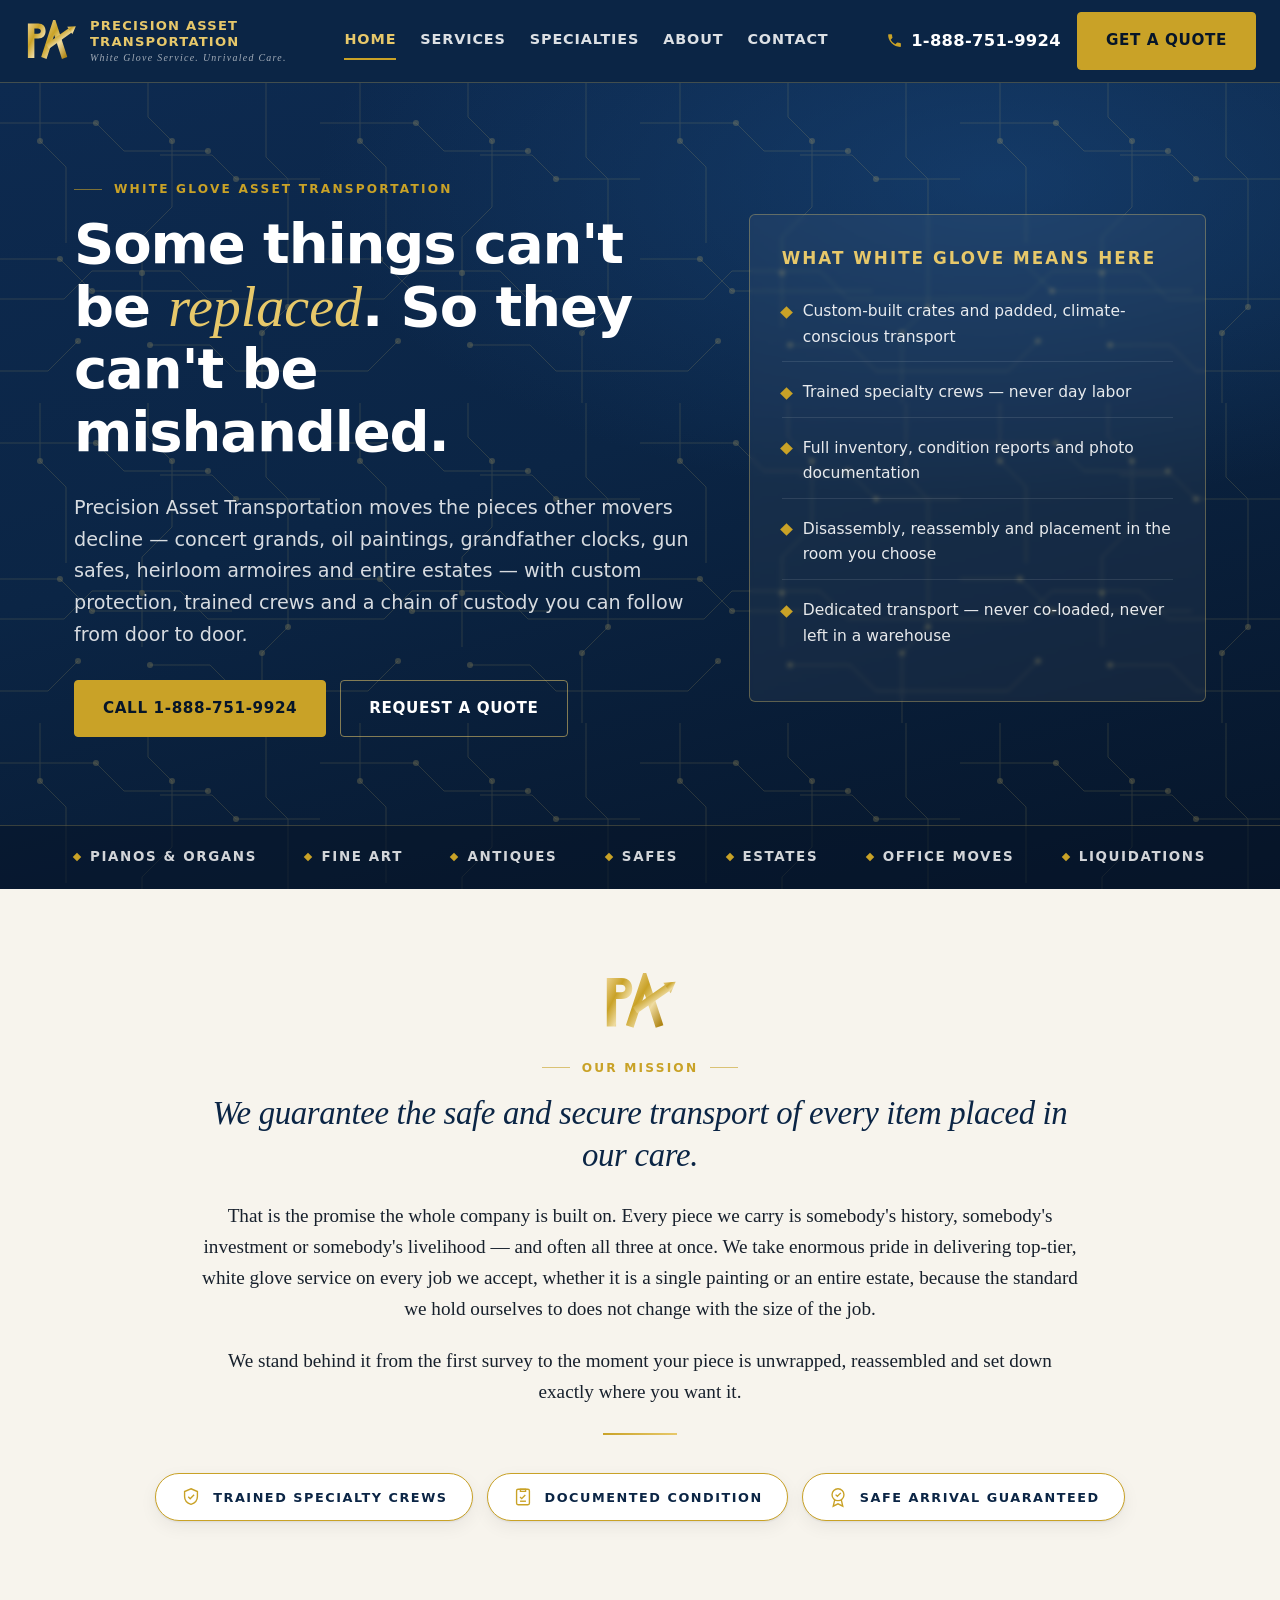
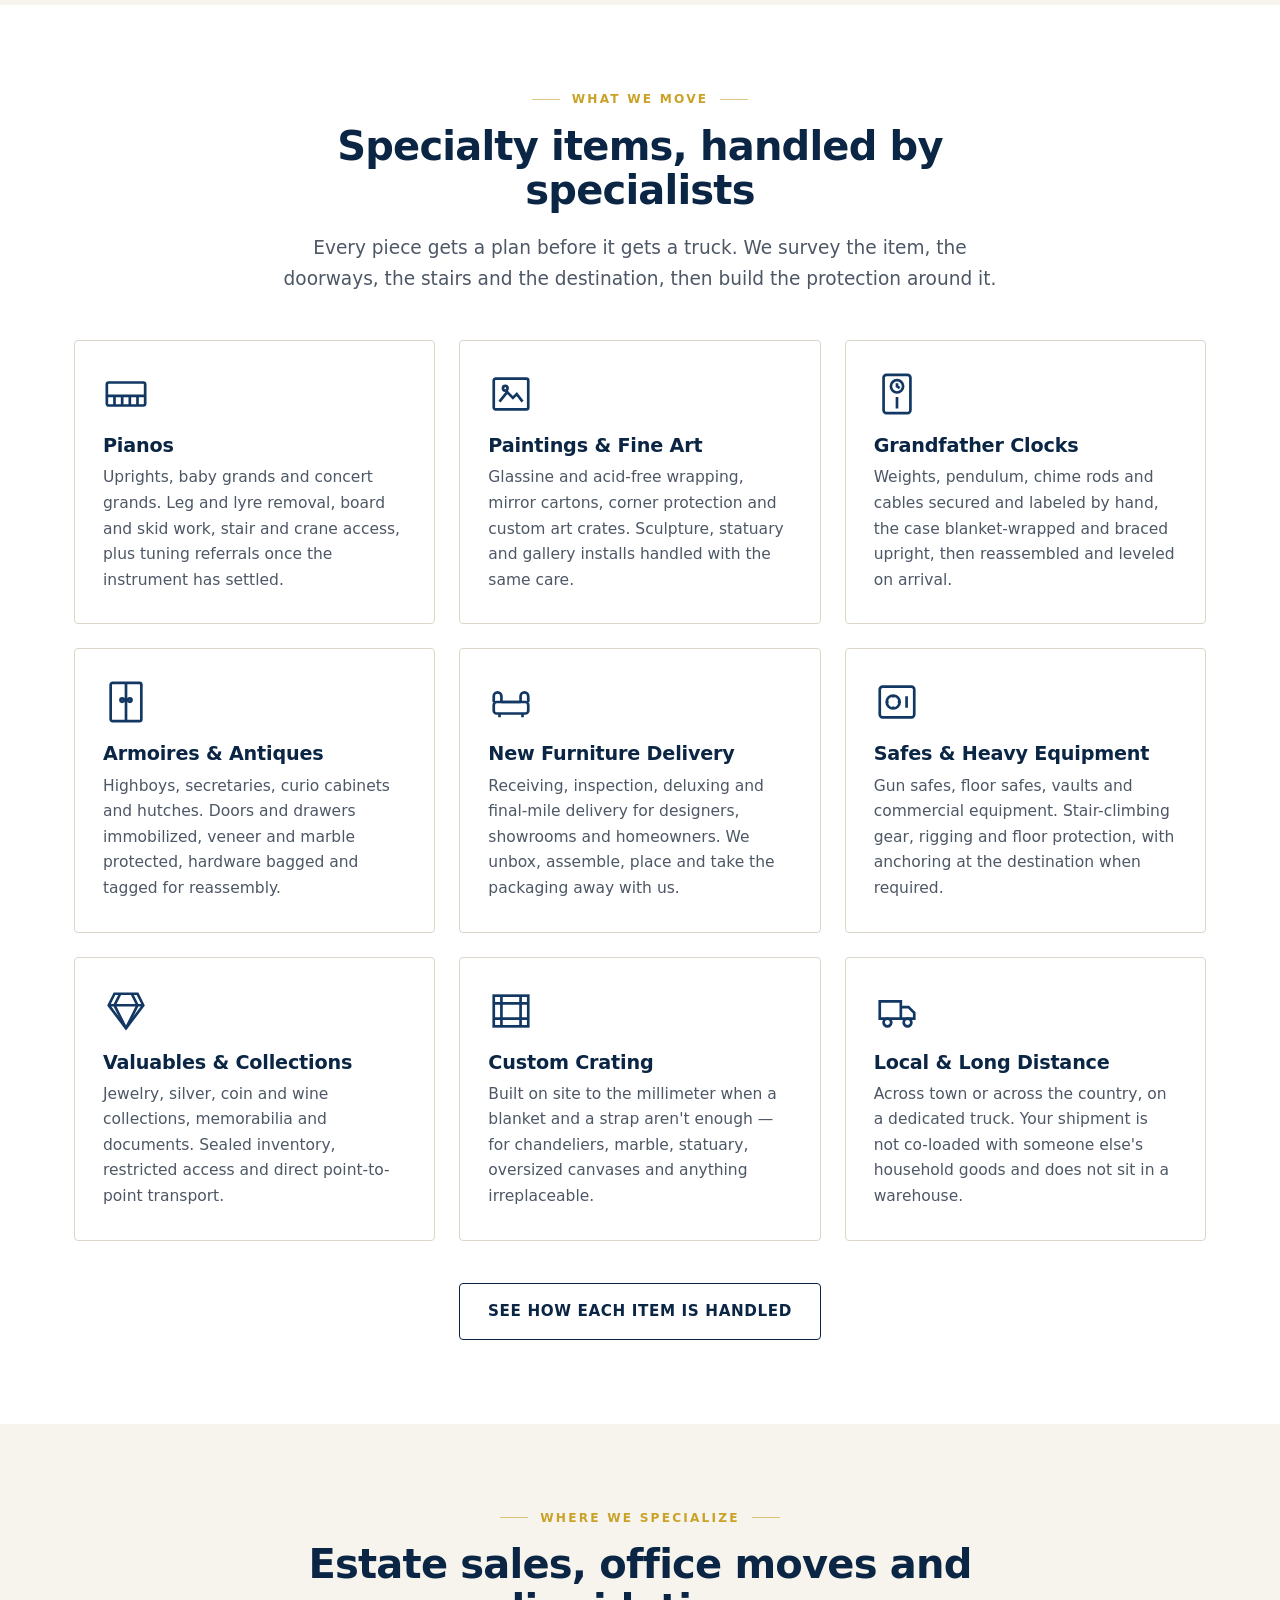
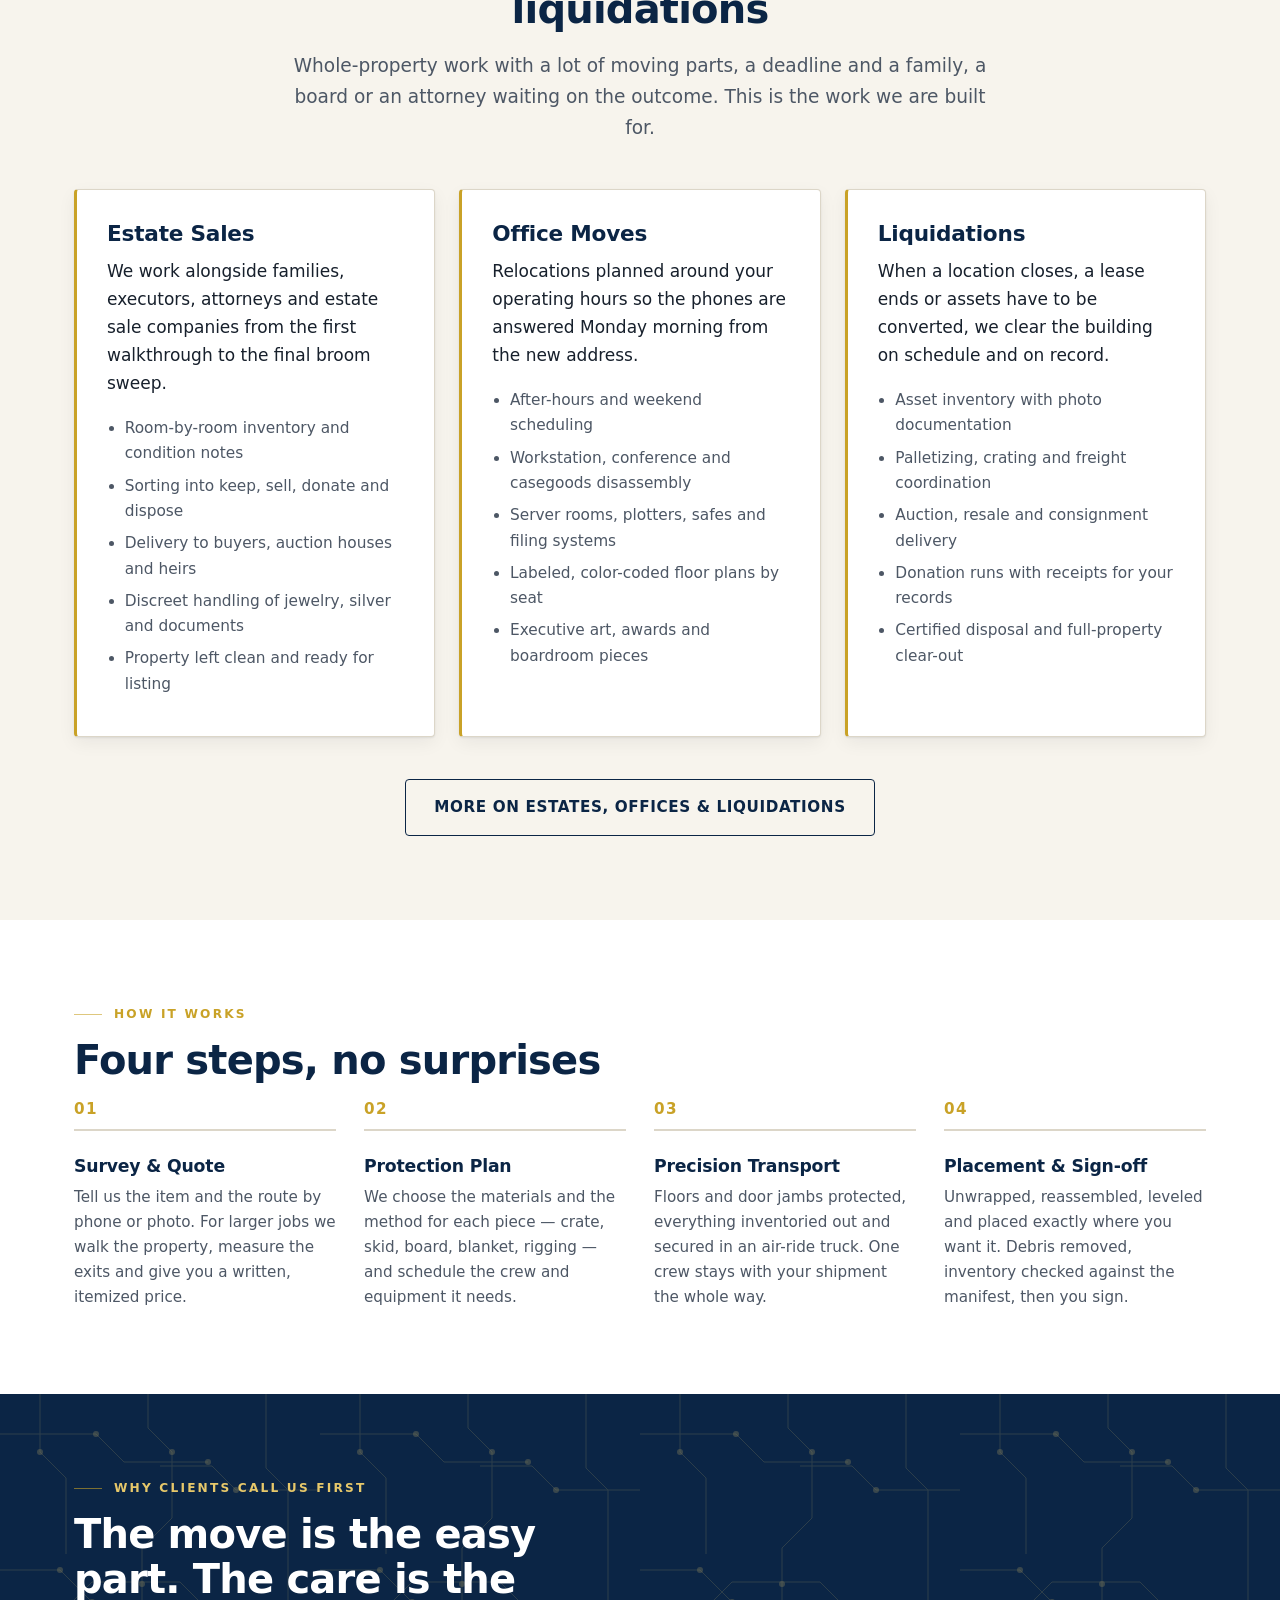
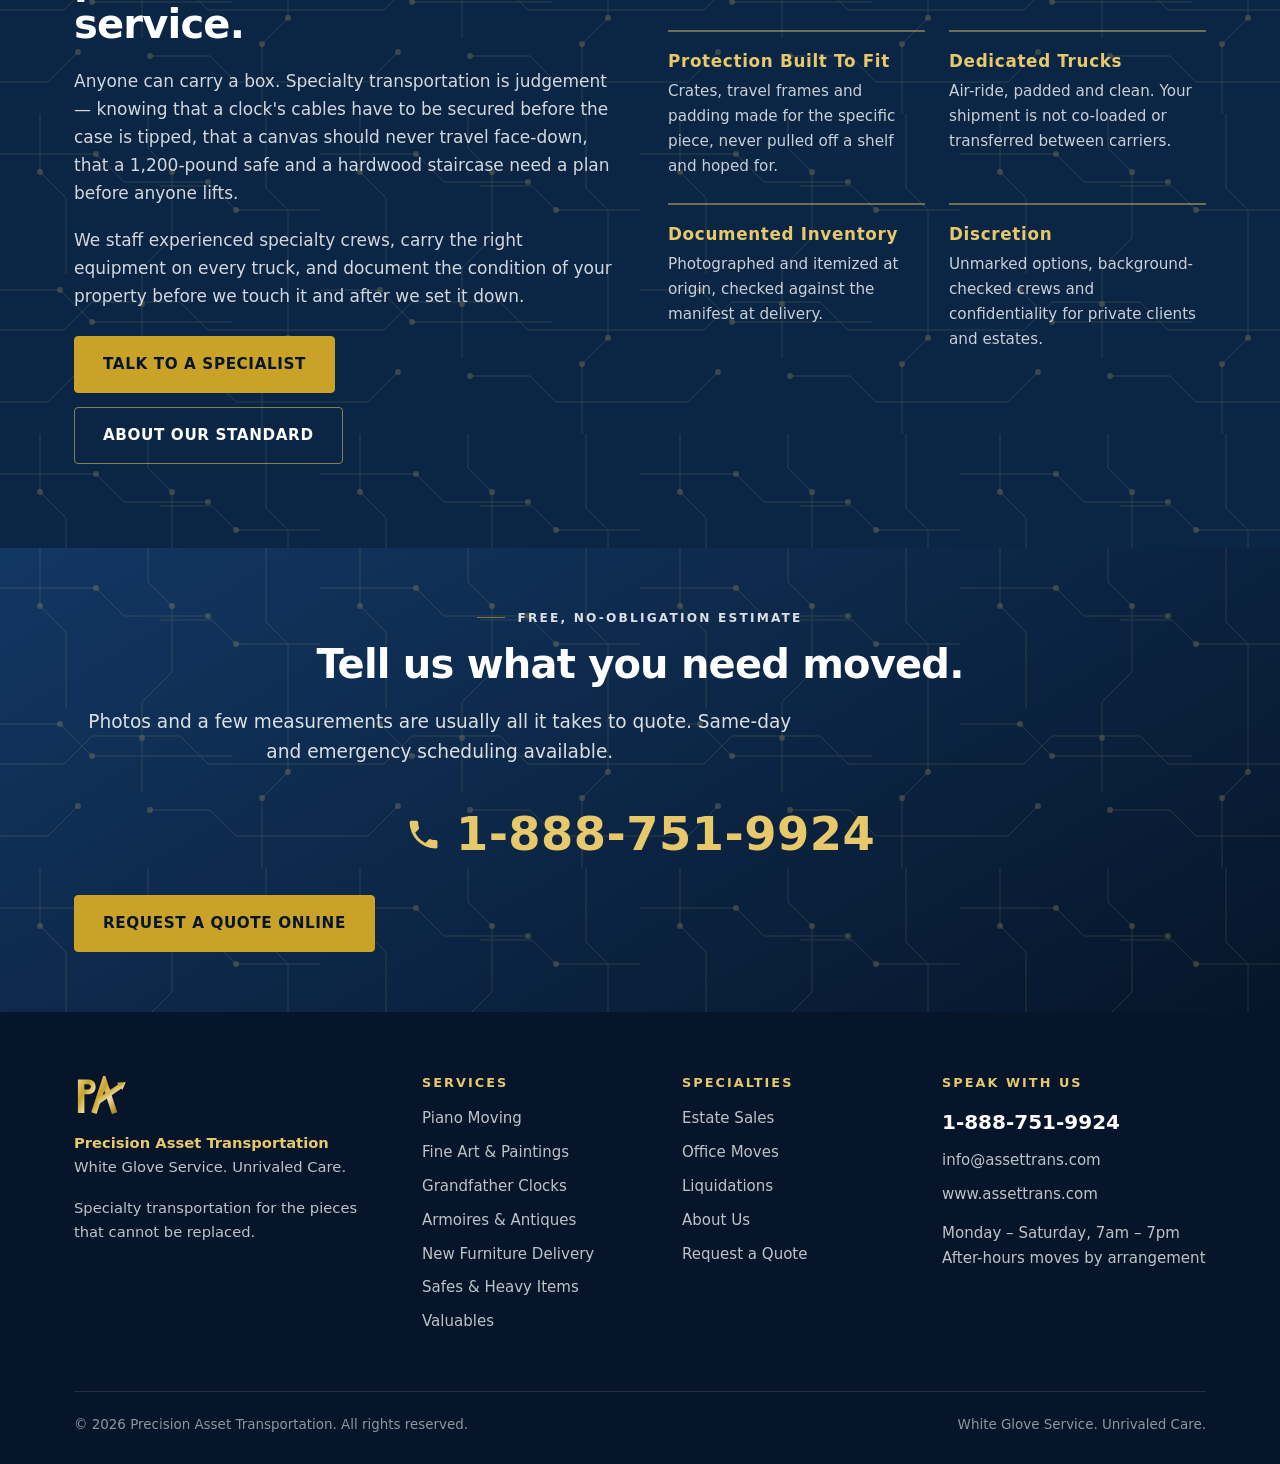
==== index.html @ 66210481 "Use American spelling throughout The site is for a US business with a US phone number, but the copy " ====
<!DOCTYPE html>
<html lang="en">
<head>
<meta charset="utf-8">
<meta name="viewport" content="width=device-width, initial-scale=1">
<title>Precision Asset Transportation | White Glove Moving for Pianos, Fine Art &amp; Valuables</title>
<meta name="description" content="White glove asset transportation for pianos, fine art, grandfather clocks, armoires, safes and valuables. Estate sales, office moves and liquidations handled end to end. We guarantee the safe and secure transport of every item. Call 1-888-751-9924.">
<link rel="canonical" href="https://www.assettrans.com/">
<meta property="og:type" content="website">
<meta property="og:title" content="Precision Asset Transportation | White Glove Service. Unrivaled Care.">
<meta property="og:description" content="Specialists in moving what cannot be replaced — pianos, paintings, grandfather clocks, safes, antiques and estates.">
<meta property="og:url" content="https://www.assettrans.com/">
<meta property="og:image" content="https://www.assettrans.com/assets/img/og-image.png">
<meta property="og:image:width" content="1200">
<meta property="og:image:height" content="630">
<meta property="og:image:alt" content="Precision Asset Transportation — White Glove Service. Unrivaled Care.">
<meta name="twitter:card" content="summary_large_image">
<meta name="twitter:title" content="Precision Asset Transportation | White Glove Service. Unrivaled Care.">
<meta name="twitter:description" content="Specialists in moving what cannot be replaced — pianos, paintings, grandfather clocks, safes, antiques and estates.">
<meta name="twitter:image" content="https://www.assettrans.com/assets/img/og-image.png">
<meta property="og:site_name" content="Precision Asset Transportation">
<meta name="theme-color" content="#0b2545">
<link rel="icon" href="assets/img/favicon.svg" type="image/svg+xml">
<link rel="icon" href="assets/img/favicon-32.png" sizes="32x32" type="image/png">
<link rel="apple-touch-icon" href="assets/img/apple-touch-icon.png">
<link rel="manifest" href="site.webmanifest">
<link rel="stylesheet" href="assets/css/styles.css">
<script type="application/ld+json">
{
  "@context": "https://schema.org",
  "@type": "MovingCompany",
  "name": "Precision Asset Transportation",
  "slogan": "White Glove Service. Unrivaled Care.",
  "url": "https://www.assettrans.com/",
  "telephone": "+1-888-751-9924",
  "email": "info@assettrans.com",
  "logo": "https://www.assettrans.com/assets/img/logo-mark.svg",
  "image": "https://www.assettrans.com/assets/img/og-image.png",
  "description": "White glove asset transportation specializing in pianos, fine art, grandfather clocks, armoires, new furniture delivery, safes and valuables, plus estate sales, office moves and liquidations.",
  "areaServed": "United States",
  "priceRange": "$$$",
  "openingHoursSpecification": [
    {
      "@type": "OpeningHoursSpecification",
      "dayOfWeek": [
        "Monday",
        "Tuesday",
        "Wednesday",
        "Thursday",
        "Friday",
        "Saturday"
      ],
      "opens": "07:00",
      "closes": "19:00"
    }
  ],
  "contactPoint": [
    {
      "@type": "ContactPoint",
      "telephone": "+1-888-751-9924",
      "contactType": "sales",
      "areaServed": "US",
      "availableLanguage": "English"
    }
  ],
  "knowsAbout": [
    "Piano moving",
    "Fine art transport",
    "Antique furniture moving",
    "Safe moving",
    "Estate sale logistics",
    "Office relocation",
    "Liquidation services"
  ]
}
</script>
</head>
<body>
<a class="skip" href="#main">Skip to content</a>

<header class="site-header">
  <div class="wrap">
    <a class="brand" href="index.html">
      <img src="assets/img/logo-mark.svg" alt="Precision Asset Transportation" width="54" height="41">
      <span class="brand-name">
        <span>Precision Asset</span>
        <span>Transportation</span>
        <span class="brand-tag">White Glove Service. Unrivaled Care.</span>
      </span>
    </a>
    <nav class="nav" id="primary-nav" aria-label="Primary">
      <a href="index.html" aria-current="page">Home</a>
      <a href="services.html">Services</a>
      <a href="specialties.html">Specialties</a>
      <a href="about.html">About</a>
      <a href="contact.html">Contact</a>
    </nav>
    <div class="header-cta">
      <a class="header-phone" href="tel:+18887519924">
        <svg viewBox="0 0 24 24" aria-hidden="true"><path d="M6.6 10.8a15.1 15.1 0 0 0 6.6 6.6l2.2-2.2a1 1 0 0 1 1-.24 11.4 11.4 0 0 0 3.6.58 1 1 0 0 1 1 1V20a1 1 0 0 1-1 1A17 17 0 0 1 3 4a1 1 0 0 1 1-1h3.5a1 1 0 0 1 1 1 11.4 11.4 0 0 0 .57 3.6 1 1 0 0 1-.25 1z"/></svg>
        <span>1-888-751-9924</span>
      </a>
      <a class="btn btn--gold" href="contact.html">Get a Quote</a>
    </div>
    <button class="nav-toggle" type="button" aria-expanded="false" aria-controls="primary-nav" aria-label="Menu">
      <span></span><span></span><span></span>
    </button>
  </div>
</header>

<main id="main">

  <!-- ============================================================ hero -->
  <section class="hero circuitry">
    <div class="wrap">
      <div class="hero__inner">
        <div>
          <p class="eyebrow">White Glove Asset Transportation</p>
          <h1>Some things can't be <em>replaced</em>. So they can't be mishandled.</h1>
          <p class="lede">Precision Asset Transportation moves the pieces other movers decline — concert grands, oil paintings, grandfather clocks, gun safes, heirloom armoires and entire estates — with custom protection, trained crews and a chain of custody you can follow from door to door.</p>
          <div class="btn-row">
            <a class="btn btn--gold" href="tel:+18887519924">Call 1-888-751-9924</a>
            <a class="btn btn--ghost" href="contact.html">Request a Quote</a>
          </div>
        </div>
        <div class="hero-card">
          <h2>What White Glove Means Here</h2>
          <ul>
            <li>Custom-built crates and padded, climate-conscious transport</li>
            <li>Trained specialty crews — never day labor</li>
            <li>Full inventory, condition reports and photo documentation</li>
            <li>Disassembly, reassembly and placement in the room you choose</li>
            <li>Dedicated transport — never co-loaded, never left in a warehouse</li>
          </ul>
        </div>
      </div>
    </div>
    <div class="trust">
      <div class="wrap">
        <ul>
          <li>Pianos &amp; Organs</li>
          <li>Fine Art</li>
          <li>Antiques</li>
          <li>Safes</li>
          <li>Estates</li>
          <li>Office Moves</li>
          <li>Liquidations</li>
        </ul>
      </div>
    </div>
  </section>

  <!-- ========================================================= mission -->
  <section class="section section--ivory" id="mission">
    <div class="wrap">
      <div class="mission">
        <img class="monogram" src="assets/img/logo-mark.svg" alt="" width="78" height="59">
        <p class="eyebrow" style="justify-content:center">Our Mission</p>
        <blockquote class="mission-statement">
          <p class="pledge">We guarantee the safe and secure transport of every item placed in our care.</p>
          <p>That is the promise the whole company is built on. Every piece we carry is somebody's history, somebody's investment or somebody's livelihood — and often all three at once. We take enormous pride in delivering top-tier, white glove service on every job we accept, whether it is a single painting or an entire estate, because the standard we hold ourselves to does not change with the size of the job.</p>
          <p>We stand behind it from the first survey to the moment your piece is unwrapped, reassembled and set down exactly where you want it.</p>
        </blockquote>
        <div class="mission-rule"></div>
      </div>
      <div class="seals">
        <div class="seal">
          <svg viewBox="0 0 24 24" aria-hidden="true"><path d="M12 3l7 3v5.5c0 4.3-3 7.4-7 8.5-4-1.1-7-4.2-7-8.5V6z"/><path d="M9 11.8l2.1 2.1L15.4 9.6"/></svg>
          <span>Trained Specialty Crews</span>
        </div>
        <div class="seal">
          <svg viewBox="0 0 24 24" aria-hidden="true"><rect x="5" y="3.5" width="14" height="17" rx="1.6"/><path d="M9.2 3.5h5.6v2.4H9.2z"/><path d="M8.8 12l1.8 1.8 3.9-3.9"/><path d="M8.8 16.6h6.4"/></svg>
          <span>Documented Condition</span>
        </div>
        <div class="seal">
          <svg viewBox="0 0 24 24" aria-hidden="true"><circle cx="12" cy="9.5" r="6.5"/><path d="M9.4 9.4l1.9 1.9 3.8-3.8"/><path d="M8.4 15.2 6.8 22l5.2-2.6L17.2 22l-1.6-6.8"/></svg>
          <span>Safe Arrival Guaranteed</span>
        </div>
      </div>
    </div>
  </section>

  <!-- ======================================================== services -->
  <section class="section" id="services">
    <div class="wrap">
      <div class="section-head center">
        <p class="eyebrow">What We Move</p>
        <h2>Specialty items, handled by specialists</h2>
        <p class="lede">Every piece gets a plan before it gets a truck. We survey the item, the doorways, the stairs and the destination, then build the protection around it.</p>
      </div>

      <div class="grid grid--3">
        <article class="card reveal">
          <div class="icon"><svg viewBox="0 0 24 24" aria-hidden="true"><rect x="2" y="6" width="20" height="12" rx="1"/><path d="M2 13h20M6 13v5M10 13v5M14 13v5M18 13v5"/></svg></div>
          <h3>Pianos</h3>
          <p>Uprights, baby grands and concert grands. Leg and lyre removal, board and skid work, stair and crane access, plus tuning referrals once the instrument has settled.</p>
        </article>

        <article class="card reveal">
          <div class="icon"><svg viewBox="0 0 24 24" aria-hidden="true"><rect x="3" y="4" width="18" height="16" rx="1"/><path d="M6 16l4-5 3 3 2-2 3 4"/><circle cx="9" cy="9" r="1.2"/></svg></div>
          <h3>Paintings &amp; Fine Art</h3>
          <p>Glassine and acid-free wrapping, mirror cartons, corner protection and custom art crates. Sculpture, statuary and gallery installs handled with the same care.</p>
        </article>

        <article class="card reveal">
          <div class="icon"><svg viewBox="0 0 24 24" aria-hidden="true"><rect x="5" y="2" width="14" height="20" rx="1.5"/><circle cx="12" cy="8" r="3.2"/><path d="M12 6.4V8l1.4.9M12 13.5v6"/></svg></div>
          <h3>Grandfather Clocks</h3>
          <p>Weights, pendulum, chime rods and cables secured and labeled by hand, the case blanket-wrapped and braced upright, then reassembled and leveled on arrival.</p>
        </article>

        <article class="card reveal">
          <div class="icon"><svg viewBox="0 0 24 24" aria-hidden="true"><rect x="4" y="2" width="16" height="20" rx="1"/><path d="M12 2v20"/><circle cx="10" cy="11" r=".9"/><circle cx="14" cy="11" r=".9"/></svg></div>
          <h3>Armoires &amp; Antiques</h3>
          <p>Highboys, secretaries, curio cabinets and hutches. Doors and drawers immobilized, veneer and marble protected, hardware bagged and tagged for reassembly.</p>
        </article>

        <article class="card reveal">
          <div class="icon"><svg viewBox="0 0 24 24" aria-hidden="true"><path d="M3 12V9a2 2 0 0 1 4 0v3M17 12V9a2 2 0 0 1 4 0v3"/><rect x="3" y="12" width="18" height="6" rx="1.5"/><path d="M7 12h10M6 18v2M18 18v2"/></svg></div>
          <h3>New Furniture Delivery</h3>
          <p>Receiving, inspection, deluxing and final-mile delivery for designers, showrooms and homeowners. We unbox, assemble, place and take the packaging away with us.</p>
        </article>

        <article class="card reveal">
          <div class="icon"><svg viewBox="0 0 24 24" aria-hidden="true"><rect x="3" y="4" width="18" height="16" rx="1.5"/><circle cx="10" cy="12" r="3.4"/><path d="M10 8.6v1M10 14.4v1M6.6 12h1M12.4 12h1M17 9v6"/></svg></div>
          <h3>Safes &amp; Heavy Equipment</h3>
          <p>Gun safes, floor safes, vaults and commercial equipment. Stair-climbing gear, rigging and floor protection, with anchoring at the destination when required.</p>
        </article>

        <article class="card reveal">
          <div class="icon"><svg viewBox="0 0 24 24" aria-hidden="true"><path d="M6 3h12l3 6-9 12L3 9z"/><path d="M3 9h18M9 3l-3 6 6 12M15 3l3 6-6 12"/></svg></div>
          <h3>Valuables &amp; Collections</h3>
          <p>Jewelry, silver, coin and wine collections, memorabilia and documents. Sealed inventory, restricted access and direct point-to-point transport.</p>
        </article>

        <article class="card reveal">
          <div class="icon"><svg viewBox="0 0 24 24" aria-hidden="true"><rect x="3" y="4" width="18" height="16"/><path d="M3 8h18M3 16h18M7 4v16M17 4v16"/></svg></div>
          <h3>Custom Crating</h3>
          <p>Built on site to the millimeter when a blanket and a strap aren't enough — for chandeliers, marble, statuary, oversized canvases and anything irreplaceable.</p>
        </article>

        <article class="card reveal">
          <div class="icon"><svg viewBox="0 0 24 24" aria-hidden="true"><path d="M3 7h11v9H3zM14 10h4l3 3v3h-7z"/><circle cx="7" cy="18" r="2"/><circle cx="17.5" cy="18" r="2"/></svg></div>
          <h3>Local &amp; Long Distance</h3>
          <p>Across town or across the country, on a dedicated truck. Your shipment is not co-loaded with someone else's household goods and does not sit in a warehouse.</p>
        </article>
      </div>

      <div class="center" style="margin-top:42px">
        <a class="btn btn--outline" href="services.html">See how each item is handled</a>
      </div>
    </div>
  </section>

  <!-- ===================================================== specialties -->
  <section class="section section--ivory">
    <div class="wrap">
      <div class="section-head center">
        <p class="eyebrow">Where We Specialize</p>
        <h2>Estate sales, office moves and liquidations</h2>
        <p class="lede">Whole-property work with a lot of moving parts, a deadline and a family, a board or an attorney waiting on the outcome. This is the work we are built for.</p>
      </div>

      <div class="grid grid--3">
        <div class="panel reveal">
          <h3>Estate Sales</h3>
          <p>We work alongside families, executors, attorneys and estate sale companies from the first walkthrough to the final broom sweep.</p>
          <ul>
            <li>Room-by-room inventory and condition notes</li>
            <li>Sorting into keep, sell, donate and dispose</li>
            <li>Delivery to buyers, auction houses and heirs</li>
            <li>Discreet handling of jewelry, silver and documents</li>
            <li>Property left clean and ready for listing</li>
          </ul>
        </div>

        <div class="panel reveal">
          <h3>Office Moves</h3>
          <p>Relocations planned around your operating hours so the phones are answered Monday morning from the new address.</p>
          <ul>
            <li>After-hours and weekend scheduling</li>
            <li>Workstation, conference and casegoods disassembly</li>
            <li>Server rooms, plotters, safes and filing systems</li>
            <li>Labeled, color-coded floor plans by seat</li>
            <li>Executive art, awards and boardroom pieces</li>
          </ul>
        </div>

        <div class="panel reveal">
          <h3>Liquidations</h3>
          <p>When a location closes, a lease ends or assets have to be converted, we clear the building on schedule and on record.</p>
          <ul>
            <li>Asset inventory with photo documentation</li>
            <li>Palletizing, crating and freight coordination</li>
            <li>Auction, resale and consignment delivery</li>
            <li>Donation runs with receipts for your records</li>
            <li>Certified disposal and full-property clear-out</li>
          </ul>
        </div>
      </div>

      <div class="center" style="margin-top:42px">
        <a class="btn btn--outline" href="specialties.html">More on estates, offices &amp; liquidations</a>
      </div>
    </div>
  </section>

  <!-- ========================================================= process -->
  <section class="section">
    <div class="wrap">
      <div class="section-head">
        <p class="eyebrow">How It Works</p>
        <h2>Four steps, no surprises</h2>
      </div>
      <div class="steps">
        <div class="step reveal">
          <h3>Survey &amp; Quote</h3>
          <p>Tell us the item and the route by phone or photo. For larger jobs we walk the property, measure the exits and give you a written, itemized price.</p>
        </div>
        <div class="step reveal">
          <h3>Protection Plan</h3>
          <p>We choose the materials and the method for each piece — crate, skid, board, blanket, rigging — and schedule the crew and equipment it needs.</p>
        </div>
        <div class="step reveal">
          <h3>Precision Transport</h3>
          <p>Floors and door jambs protected, everything inventoried out and secured in an air-ride truck. One crew stays with your shipment the whole way.</p>
        </div>
        <div class="step reveal">
          <h3>Placement &amp; Sign-off</h3>
          <p>Unwrapped, reassembled, leveled and placed exactly where you want it. Debris removed, inventory checked against the manifest, then you sign.</p>
        </div>
      </div>
    </div>
  </section>

  <!-- ======================================================= assurance -->
  <section class="section assurance circuitry on-navy">
    <div class="wrap">
      <div class="split">
        <div>
          <p class="eyebrow">Why Clients Call Us First</p>
          <h2>The move is the easy part. The care is the service.</h2>
          <p>Anyone can carry a box. Specialty transportation is judgement — knowing that a clock's cables have to be secured before the case is tipped, that a canvas should never travel face-down, that a 1,200-pound safe and a hardwood staircase need a plan before anyone lifts.</p>
          <p>We staff experienced specialty crews, carry the right equipment on every truck, and document the condition of your property before we touch it and after we set it down.</p>
          <div class="btn-row" style="margin-top:26px">
            <a class="btn btn--gold" href="tel:+18887519924">Talk to a Specialist</a>
            <a class="btn btn--ghost" href="about.html">About Our Standard</a>
          </div>
        </div>
        <div>
          <div class="grid grid--2">
            <div class="assure-item"><h3>Protection Built To Fit</h3><p>Crates, travel frames and padding made for the specific piece, never pulled off a shelf and hoped for.</p></div>
            <div class="assure-item"><h3>Dedicated Trucks</h3><p>Air-ride, padded and clean. Your shipment is not co-loaded or transferred between carriers.</p></div>
            <div class="assure-item"><h3>Documented Inventory</h3><p>Photographed and itemized at origin, checked against the manifest at delivery.</p></div>
            <div class="assure-item"><h3>Discretion</h3><p>Unmarked options, background-checked crews and confidentiality for private clients and estates.</p></div>
          </div>
        </div>
      </div>
    </div>
  </section>

  <!-- ============================================================= CTA -->
  <section class="section section--tight cta-band circuitry">
    <div class="wrap">
      <p class="eyebrow" style="justify-content:center">Free, No-Obligation Estimate</p>
      <h2>Tell us what you need moved.</h2>
      <p class="lede center">Photos and a few measurements are usually all it takes to quote. Same-day and emergency scheduling available.</p>
      <a class="phone-xl" href="tel:+18887519924">
        <svg viewBox="0 0 24 24" aria-hidden="true"><path d="M6.6 10.8a15.1 15.1 0 0 0 6.6 6.6l2.2-2.2a1 1 0 0 1 1-.24 11.4 11.4 0 0 0 3.6.58 1 1 0 0 1 1 1V20a1 1 0 0 1-1 1A17 17 0 0 1 3 4a1 1 0 0 1 1-1h3.5a1 1 0 0 1 1 1 11.4 11.4 0 0 0 .57 3.6 1 1 0 0 1-.25 1z"/></svg>
        1-888-751-9924
      </a>
      <div class="btn-row"><a class="btn btn--gold" href="contact.html">Request a Quote Online</a></div>
    </div>
  </section>

</main>

<footer class="site-footer">
  <div class="wrap">
    <div class="footer-grid">
      <div class="footer-brand">
        <img src="assets/img/logo-mark.svg" alt="Precision Asset Transportation" width="54" height="41">
        <p><strong style="color:#e7c86a">Precision Asset Transportation</strong><br>White Glove Service. Unrivaled Care.</p>
        <p>Specialty transportation for the pieces that cannot be replaced.</p>
      </div>
      <div>
        <h4>Services</h4>
        <ul>
          <li><a href="services.html#pianos">Piano Moving</a></li>
          <li><a href="services.html#art">Fine Art &amp; Paintings</a></li>
          <li><a href="services.html#clocks">Grandfather Clocks</a></li>
          <li><a href="services.html#antiques">Armoires &amp; Antiques</a></li>
          <li><a href="services.html#delivery">New Furniture Delivery</a></li>
          <li><a href="services.html#safes">Safes &amp; Heavy Items</a></li>
          <li><a href="services.html#valuables">Valuables</a></li>
        </ul>
      </div>
      <div>
        <h4>Specialties</h4>
        <ul>
          <li><a href="specialties.html#estate">Estate Sales</a></li>
          <li><a href="specialties.html#office">Office Moves</a></li>
          <li><a href="specialties.html#liquidation">Liquidations</a></li>
          <li><a href="about.html">About Us</a></li>
          <li><a href="contact.html">Request a Quote</a></li>
        </ul>
      </div>
      <div>
        <h4>Speak With Us</h4>
        <ul>
          <li><a class="footer-phone" href="tel:+18887519924">1-888-751-9924</a></li>
          <li><a href="mailto:info@assettrans.com">info@assettrans.com</a></li>
          <li>www.assettrans.com</li>
        </ul>
        <p style="margin-top:14px">Monday – Saturday, 7am – 7pm<br>After-hours moves by arrangement</p>
      </div>
    </div>
    <div class="footer-bottom">
      <span>&copy; <span id="year">2026</span> Precision Asset Transportation. All rights reserved.</span>
      <span>White Glove Service. Unrivaled Care.</span>
    </div>
  </div>
</footer>

<div class="call-bar">
  <a href="tel:+18887519924">
    <svg viewBox="0 0 24 24" aria-hidden="true"><path d="M6.6 10.8a15.1 15.1 0 0 0 6.6 6.6l2.2-2.2a1 1 0 0 1 1-.24 11.4 11.4 0 0 0 3.6.58 1 1 0 0 1 1 1V20a1 1 0 0 1-1 1A17 17 0 0 1 3 4a1 1 0 0 1 1-1h3.5a1 1 0 0 1 1 1 11.4 11.4 0 0 0 .57 3.6 1 1 0 0 1-.25 1z"/></svg>
    Call 1-888-751-9924
  </a>
</div>

<script src="assets/js/main.js"></script>
<script>document.getElementById("year").textContent = new Date().getFullYear();</script>
</body>
</html>
---- assets/css/styles.css ----
/* ==========================================================================
   Precision Asset Transportation — assettrans.com
   Palette and motifs taken from the brand card: deep navy, foil gold,
   fine circuit tracery.
   ========================================================================== */

:root {
  --navy-900: #061529;
  --navy-800: #0b2545;
  --navy-700: #123763;
  --navy-600: #1b4a80;
  --gold: #c9a227;
  --gold-light: #e7c86a;
  --gold-pale: #f3e6bd;
  --ivory: #f7f4ed;
  --ivory-dim: #efeadd;
  --ink: #17202c;
  --ink-soft: #4d5765;
  --line: #dcd6c8;
  --white: #ffffff;

  --font-body: system-ui, -apple-system, "Segoe UI", Roboto, "Helvetica Neue", Arial, sans-serif;
  --font-display: "Helvetica Neue", "Segoe UI", system-ui, Arial, sans-serif;
  --font-serif: "Iowan Old Style", "Palatino Linotype", Palatino, Georgia, "Times New Roman", serif;

  --wrap: 1180px;
  --radius: 4px;
  --shadow-sm: 0 1px 2px rgba(6, 21, 41, .08), 0 6px 18px rgba(6, 21, 41, .06);
  --shadow-lg: 0 18px 50px rgba(6, 21, 41, .16);
  --ease: cubic-bezier(.2, .7, .3, 1);
}

/* --------------------------------------------------------------- reset -- */
*, *::before, *::after { box-sizing: border-box; }
html { -webkit-text-size-adjust: 100%; scroll-behavior: smooth; }
body {
  margin: 0;
  font-family: var(--font-body);
  font-size: 17px;
  line-height: 1.65;
  color: var(--ink);
  background: var(--white);
  -webkit-font-smoothing: antialiased;
}
img, svg { max-width: 100%; display: block; }
a { color: var(--navy-700); }
h1, h2, h3, h4 {
  font-family: var(--font-display);
  color: var(--navy-800);
  line-height: 1.12;
  letter-spacing: -.02em;
  margin: 0 0 .5em;
  font-weight: 700;
}
h1 { font-size: clamp(2.1rem, 5vw, 3.5rem); }
h2 { font-size: clamp(1.7rem, 3.4vw, 2.5rem); }
h3 { font-size: 1.2rem; letter-spacing: -.01em; }
p { margin: 0 0 1.1em; }
ul { margin: 0 0 1.1em; padding-left: 1.15em; }
li { margin-bottom: .45em; }

.wrap { width: 100%; max-width: var(--wrap); margin-inline: auto; padding-inline: 24px; }
.section { padding: 84px 0; }
.section--tight { padding: 60px 0; }
.section--ivory { background: var(--ivory); }
.center { text-align: center; }
.lede { font-size: 1.16rem; color: var(--ink-soft); max-width: 62ch; }
.center .lede { margin-inline: auto; }
.skip {
  position: absolute; left: -9999px; top: 0; background: var(--gold);
  color: var(--navy-900); padding: 10px 16px; z-index: 100; font-weight: 700;
}
.skip:focus { left: 8px; top: 8px; }
:focus-visible { outline: 3px solid var(--gold); outline-offset: 2px; }

/* Small gold eyebrow label above headings */
.eyebrow {
  font-size: .76rem; font-weight: 700; letter-spacing: .18em; text-transform: uppercase;
  color: var(--gold); margin: 0 0 14px; display: flex; align-items: center; gap: 12px;
}
.center .eyebrow { justify-content: center; }
.eyebrow::before, .center .eyebrow::after, .mission .eyebrow::after {
  content: ""; width: 28px; height: 1px; background: var(--gold); opacity: .6;
}
.on-navy .eyebrow { color: var(--gold-light); }

/* -------------------------------------------------------------- buttons -- */
.btn {
  display: inline-flex; align-items: center; justify-content: center; gap: .55em;
  font-family: var(--font-display); font-weight: 700; font-size: .95rem;
  letter-spacing: .04em; text-transform: uppercase;
  padding: 15px 28px; border-radius: var(--radius); border: 1.5px solid transparent;
  text-decoration: none; cursor: pointer; transition: all .22s var(--ease);
  white-space: nowrap;
}
.btn--gold { background: var(--gold); color: var(--navy-900); border-color: var(--gold); }
.btn--gold:hover { background: var(--gold-light); border-color: var(--gold-light); transform: translateY(-1px); }
.btn--navy { background: var(--navy-800); color: var(--white); border-color: var(--navy-800); }
.btn--navy:hover { background: var(--navy-700); border-color: var(--navy-700); transform: translateY(-1px); }
.btn--ghost { background: transparent; color: var(--white); border-color: rgba(231, 200, 106, .55); }
.btn--ghost:hover { border-color: var(--gold-light); background: rgba(231, 200, 106, .12); }
.btn--outline { background: transparent; color: var(--navy-800); border-color: var(--navy-800); }
.btn--outline:hover { background: var(--navy-800); color: var(--white); }
.btn-row { display: flex; flex-wrap: wrap; gap: 14px; }
.center .btn-row { justify-content: center; }

/* --------------------------------------------------------------- header -- */
.site-header {
  position: sticky; top: 0; z-index: 50;
  background: var(--navy-800);
  border-bottom: 1px solid rgba(231, 200, 106, .25);
}
.site-header .wrap {
  display: flex; align-items: center; justify-content: space-between; gap: 20px;
  min-height: 82px; max-width: 1300px;
}
.brand { display: flex; align-items: center; gap: 12px; text-decoration: none; }
.brand img { width: 54px; height: auto; flex: none; }
.brand-name {
  font-family: var(--font-display); font-weight: 700; color: var(--gold-light);
  text-transform: uppercase; letter-spacing: .09em; line-height: 1.18; font-size: .82rem;
  white-space: nowrap;
}
.brand-name span { display: block; }
.brand-tag {
  display: block; font-size: .62rem; letter-spacing: .13em; color: rgba(255, 255, 255, .62);
  font-weight: 400; text-transform: none; margin-top: 3px; font-family: var(--font-serif);
  font-style: italic; white-space: nowrap;
}
.nav { display: flex; align-items: center; gap: 24px; }
.nav a {
  color: rgba(255, 255, 255, .86); text-decoration: none; font-size: .9rem;
  font-weight: 600; letter-spacing: .06em; text-transform: uppercase;
  padding: 6px 0; border-bottom: 2px solid transparent; transition: .18s var(--ease);
}
.nav a:hover, .nav a[aria-current="page"] { color: var(--gold-light); border-bottom-color: var(--gold); }
.header-cta { display: flex; align-items: center; gap: 16px; }
.header-phone {
  color: var(--white); text-decoration: none; font-family: var(--font-display);
  font-weight: 700; font-size: 1.02rem; letter-spacing: .02em; display: flex;
  align-items: center; gap: 8px; white-space: nowrap;
}
.header-phone:hover { color: var(--gold-light); }
.header-phone svg { width: 17px; height: 17px; fill: var(--gold); flex: none; }
.nav-toggle {
  display: none; background: transparent; border: 1px solid rgba(231, 200, 106, .5);
  border-radius: var(--radius); padding: 9px 11px; cursor: pointer;
}
.nav-toggle span { display: block; width: 20px; height: 2px; background: var(--gold-light); margin: 4px 0; }

/* ----------------------------------------------------------------- hero -- */
.hero {
  position: relative; overflow: hidden; color: var(--white);
  background:
    radial-gradient(1100px 520px at 78% 12%, rgba(27, 74, 128, .55), transparent 62%),
    linear-gradient(165deg, #0d2a50 0%, var(--navy-800) 46%, var(--navy-900) 100%);
}
.circuitry::after {
  content: ""; position: absolute; inset: 0; pointer-events: none; opacity: .5;
  background-image: url("data:image/svg+xml;utf8,\
<svg xmlns='http://www.w3.org/2000/svg' width='320' height='320' viewBox='0 0 320 320'>\
<g fill='none' stroke='%23e7c86a' stroke-width='1' opacity='0.30'>\
<path d='M0 40h96l28 28h84M320 96H236l-24-24h-52M0 176h60l32 32h140M320 216H208l-28-28H92l-28 28H0'/>\
<path d='M40 0v58l26 26v76M148 0v34l24 24v66l-30 30v90M262 320v-70l26-26V96l-22-22V0'/>\
<path d='M320 288h-84l-26-26H150M0 288h48l30-30'/>\
</g>\
<g fill='%23e7c86a' opacity='0.42'>\
<circle cx='96' cy='40' r='3'/><circle cx='208' cy='68' r='3'/><circle cx='236' cy='96' r='3'/>\
<circle cx='40' cy='58' r='3'/><circle cx='172' cy='58' r='3'/><circle cx='92' cy='208' r='3'/>\
<circle cx='60' cy='176' r='3'/><circle cx='288' cy='224' r='3'/><circle cx='150' cy='262' r='3'/>\
<circle cx='78' cy='258' r='3'/><circle cx='262' cy='250' r='3'/><circle cx='142' cy='190' r='3'/>\
</g></svg>");
}
.hero__inner {
  position: relative; z-index: 2;
  display: grid; grid-template-columns: 1.15fr .85fr; gap: 56px; align-items: center;
  padding: 96px 0 88px;
}
.hero h1 { color: var(--white); max-width: 15ch; }
.hero h1 em {
  font-family: var(--font-serif); font-style: italic; font-weight: 400;
  color: var(--gold-light); letter-spacing: 0;
}
.hero p.lede { color: rgba(255, 255, 255, .84); font-size: 1.2rem; max-width: 52ch; }
.hero .btn-row { margin-top: 30px; }

/* Framed "credentials" panel on the right of the hero */
.hero-card {
  background: rgba(255, 255, 255, .05);
  border: 1px solid rgba(231, 200, 106, .35);
  border-radius: 6px; padding: 34px 32px; backdrop-filter: blur(2px);
}
.hero-card h2 {
  color: var(--gold-light); font-size: 1.05rem; letter-spacing: .12em;
  text-transform: uppercase; margin-bottom: 20px;
}
.hero-card ul { list-style: none; padding: 0; margin: 0; }
.hero-card li {
  display: flex; gap: 12px; align-items: flex-start; padding: 11px 0;
  border-bottom: 1px solid rgba(255, 255, 255, .1); font-size: .97rem;
  color: rgba(255, 255, 255, .9);
}
.hero-card li:last-child { border-bottom: 0; }
.hero-card li::before {
  content: ""; flex: none; width: 9px; height: 9px; margin-top: .55em;
  background: var(--gold); transform: rotate(45deg);
}

/* Compact hero for interior pages */
.hero--page .hero__inner { grid-template-columns: 1fr; padding: 66px 0 58px; }
.hero--page h1 { max-width: 20ch; }
.hero--page .lede { max-width: 66ch; }
.breadcrumb { font-size: .84rem; color: rgba(255,255,255,.6); margin-bottom: 16px; }
.breadcrumb a { color: rgba(255,255,255,.78); text-decoration: none; }
.breadcrumb a:hover { color: var(--gold-light); }

/* Trust strip beneath the hero */
.trust {
  position: relative; z-index: 2; border-top: 1px solid rgba(231, 200, 106, .22);
  background: rgba(6, 21, 41, .55);
}
.trust ul {
  list-style: none; margin: 0; padding: 20px 0; display: flex; flex-wrap: wrap;
  gap: 14px 40px; justify-content: space-between;
}
.trust li {
  margin: 0; color: rgba(255, 255, 255, .82); font-size: .84rem; font-weight: 600;
  letter-spacing: .12em; text-transform: uppercase; display: flex; align-items: center; gap: 10px;
}
.trust li::before { content: ""; width: 6px; height: 6px; background: var(--gold); transform: rotate(45deg); }

/* --------------------------------------------------------------- layout -- */
.section-head { max-width: 66ch; margin-bottom: 46px; }
.center .section-head, .section-head.center { margin-inline: auto; }

.grid { display: grid; gap: 24px; }
.grid--3 { grid-template-columns: repeat(3, 1fr); }
.grid--2 { grid-template-columns: repeat(2, 1fr); }
.grid--4 { grid-template-columns: repeat(4, 1fr); }

/* Service cards */
.card {
  background: var(--white); border: 1px solid var(--line); border-radius: var(--radius);
  padding: 30px 28px; transition: .24s var(--ease); position: relative;
}
.card::before {
  content: ""; position: absolute; left: 0; top: 0; height: 3px; width: 0;
  background: linear-gradient(90deg, var(--gold), var(--gold-light));
  transition: width .3s var(--ease);
}
.card:hover { transform: translateY(-3px); box-shadow: var(--shadow-lg); border-color: #cfc7b4; }
.card:hover::before { width: 100%; }
.card h3 { margin-bottom: .45em; }
.card p { margin: 0; color: var(--ink-soft); font-size: .97rem; }
.card .icon {
  width: 46px; height: 46px; margin-bottom: 18px; color: var(--navy-700);
}
.card .icon svg { width: 100%; height: 100%; fill: none; stroke: currentColor; stroke-width: 1.4; }

/* Numbered process steps */
.steps { counter-reset: step; display: grid; grid-template-columns: repeat(4, 1fr); gap: 28px; }
.step { padding-top: 26px; border-top: 2px solid var(--line); position: relative; }
.step::before {
  counter-increment: step; content: "0" counter(step);
  position: absolute; top: -1px; left: 0; transform: translateY(-100%);
  font-family: var(--font-display); font-weight: 700; font-size: .95rem;
  letter-spacing: .1em; color: var(--gold); padding-bottom: 8px;
}
.step h3 { font-size: 1.08rem; }
.step p { color: var(--ink-soft); font-size: .95rem; margin: 0; }

/* Specialty (estate / office / liquidation) panels */
.panel {
  background: var(--white); border: 1px solid var(--line); border-left: 3px solid var(--gold);
  padding: 32px 30px; border-radius: var(--radius); box-shadow: var(--shadow-sm);
}
.panel h3 { font-size: 1.35rem; }
.panel ul { color: var(--ink-soft); font-size: .96rem; margin-bottom: 0; }

/* Split image/text feature */
.split { display: grid; grid-template-columns: 1fr 1fr; gap: 56px; align-items: center; }
.split .visual {
  aspect-ratio: 4 / 3; border-radius: var(--radius); position: relative; overflow: hidden;
  background: linear-gradient(160deg, var(--navy-700), var(--navy-900));
  border: 1px solid rgba(231, 200, 106, .3);
  display: grid; place-items: center;
}
.split .visual img { width: 58%; opacity: .96; }

/* Mission statement */
.mission { max-width: 880px; margin-inline: auto; text-align: center; }
.mission .monogram { width: 78px; margin: 0 auto 26px; }
.mission-statement { margin: 0; border: 0; padding: 0; }
.mission-statement p {
  font-family: var(--font-serif); color: var(--ink);
  font-size: clamp(1.06rem, 1.5vw, 1.22rem); line-height: 1.62;
}
.mission-statement p.pledge {
  font-style: italic; color: var(--navy-800); font-weight: 400;
  font-size: clamp(1.42rem, 3vw, 2.05rem); line-height: 1.3; letter-spacing: -.01em;
  margin-bottom: .7em;
}
.mission-statement p:last-child { margin-bottom: 0; }
.mission-rule {
  width: 74px; height: 2px; margin: 26px auto;
  background: linear-gradient(90deg, var(--gold), var(--gold-light));
}
.seals { display: flex; flex-wrap: wrap; justify-content: center; gap: 14px; margin-top: 38px; }
.seal {
  display: flex; align-items: center; gap: 11px; background: var(--white);
  border: 1px solid var(--gold); border-radius: 100px; padding: 12px 24px;
  box-shadow: var(--shadow-sm);
}
.seal svg { width: 22px; height: 22px; fill: none; stroke: var(--gold); stroke-width: 1.5; flex: none; }
.seal span {
  font-family: var(--font-display); font-weight: 700; font-size: .8rem;
  letter-spacing: .12em; text-transform: uppercase; color: var(--navy-800); white-space: nowrap;
}
@media (max-width: 560px) {
  .seals { gap: 10px; }
  .seal { padding: 10px 18px; }
  .seal span { font-size: .72rem; letter-spacing: .08em; }
}

/* Recreation of the brand card, used as the About page visual */
.brand-card {
  position: relative; overflow: hidden; border-radius: 6px; text-align: center;
  padding: 54px 34px; color: var(--white);
  border: 1px solid rgba(231, 200, 106, .38);
  background: linear-gradient(155deg, #10305c 0%, var(--navy-800) 55%, var(--navy-900) 100%);
  box-shadow: var(--shadow-lg);
}
.brand-card > * { position: relative; z-index: 2; }
.brand-card img { width: 190px; margin: 0 auto 26px; }
.section--ivory .card { background: var(--white); }
.brand-card .card-name {
  font-family: var(--font-display); font-weight: 700; color: var(--gold-light);
  text-transform: uppercase; letter-spacing: .12em; font-size: 1.28rem; line-height: 1.3;
}
.brand-card .card-rule { width: 64px; height: 1px; background: var(--gold); margin: 18px auto; opacity: .7; }
.brand-card .card-tag {
  font-family: var(--font-serif); font-style: italic; font-size: 1.06rem;
  color: rgba(255, 255, 255, .82); letter-spacing: .02em;
}

/* Statistic / assurance band */
.assurance { background: var(--navy-800); color: var(--white); position: relative; overflow: hidden; }
.assurance .wrap { position: relative; z-index: 2; }
.assurance h2 { color: var(--white); }
.assurance p { color: rgba(255, 255, 255, .82); }
.assurance .grid { margin-top: 40px; }
.assure-item { border-top: 2px solid rgba(231, 200, 106, .45); padding-top: 20px; }
.assure-item h3 { color: var(--gold-light); font-size: 1.05rem; letter-spacing: .04em; }
.assure-item p { font-size: .95rem; margin: 0; color: rgba(255, 255, 255, .78); }

/* Item checklist (what we move) */
.chips { display: flex; flex-wrap: wrap; gap: 10px; list-style: none; padding: 0; margin: 0; }
.chips li {
  margin: 0; background: var(--white); border: 1px solid var(--line); border-radius: 100px;
  padding: 9px 18px; font-size: .92rem; font-weight: 600; color: var(--navy-800);
}
.on-navy .chips li { background: rgba(255, 255, 255, .06); border-color: rgba(231, 200, 106, .35); color: var(--white); }

/* Detailed service entries (services page) */
.detail { display: grid; grid-template-columns: 240px 1fr; gap: 40px; padding: 44px 0; border-top: 1px solid var(--line); }
.detail:first-of-type { border-top: 0; }
.detail h3 { font-size: 1.5rem; margin-bottom: .3em; }
.detail .detail-tag { font-size: .78rem; letter-spacing: .16em; text-transform: uppercase; color: var(--gold); font-weight: 700; }
.detail .icon { width: 58px; height: 58px; color: var(--navy-700); margin-bottom: 14px; }
.detail .icon svg { width: 100%; height: 100%; fill: none; stroke: currentColor; stroke-width: 1.3; }

/* Call-to-action band */
.cta-band {
  background: linear-gradient(150deg, var(--navy-700), var(--navy-900));
  color: var(--white); position: relative; overflow: hidden; text-align: center;
}
.cta-band .wrap { position: relative; z-index: 2; }
.cta-band h2 { color: var(--white); }
.cta-band p { color: rgba(255, 255, 255, .85); }
.phone-xl {
  display: inline-flex; align-items: center; gap: 14px; margin: 8px 0 22px;
  font-family: var(--font-display); font-weight: 700; font-size: clamp(1.9rem, 4.4vw, 2.9rem);
  color: var(--gold-light); text-decoration: none; letter-spacing: .01em;
}
.phone-xl:hover { color: var(--white); }
.phone-xl svg { width: .8em; height: .8em; fill: currentColor; }

/* ------------------------------------------------------------ contact -- */
.contact-grid { display: grid; grid-template-columns: 1fr 380px; gap: 56px; align-items: start; }
.form-field { margin-bottom: 18px; }
.form-row { display: grid; grid-template-columns: 1fr 1fr; gap: 18px; }
label { display: block; font-size: .82rem; font-weight: 700; letter-spacing: .09em; text-transform: uppercase; color: var(--navy-800); margin-bottom: 7px; }
label .req { color: #a3341f; }
input, select, textarea {
  width: 100%; font: inherit; font-size: .98rem; color: var(--ink);
  padding: 12px 14px; border: 1px solid #c9c2b1; border-radius: var(--radius);
  background: var(--white); transition: .18s var(--ease);
}
textarea { min-height: 130px; resize: vertical; }
input:focus, select:focus, textarea:focus { border-color: var(--navy-700); box-shadow: 0 0 0 3px rgba(18, 55, 99, .12); outline: none; }
.form-note { font-size: .86rem; color: var(--ink-soft); }
.form-status { margin-top: 14px; font-weight: 600; display: none; }
.form-status.is-visible { display: block; }
.aside-card {
  background: var(--navy-800); color: var(--white); border-radius: var(--radius); padding: 32px 30px;
}
.aside-card h3 { color: var(--gold-light); font-size: 1.05rem; letter-spacing: .1em; text-transform: uppercase; }
.aside-card p, .aside-card li { color: rgba(255, 255, 255, .84); font-size: .95rem; }
.aside-card a { color: var(--gold-light); }
.aside-card .phone-lg {
  display: block; font-family: var(--font-display); font-weight: 700; font-size: 1.6rem;
  color: var(--white); text-decoration: none; margin: 4px 0 6px;
}
.aside-card .phone-lg:hover { color: var(--gold-light); }
.aside-divider { border: 0; border-top: 1px solid rgba(255, 255, 255, .16); margin: 26px 0; }

/* ------------------------------------------------------------- footer -- */
.site-footer { background: var(--navy-900); color: rgba(255, 255, 255, .74); padding: 64px 0 28px; font-size: .94rem; }
.footer-grid { display: grid; grid-template-columns: 1.4fr 1fr 1fr 1.2fr; gap: 40px; }
.site-footer h4 {
  color: var(--gold-light); font-size: .8rem; letter-spacing: .16em; text-transform: uppercase; margin-bottom: 16px;
}
.site-footer ul { list-style: none; padding: 0; margin: 0; }
.site-footer li { margin-bottom: 9px; }
.site-footer a { color: rgba(255, 255, 255, .74); text-decoration: none; }
.site-footer a:hover { color: var(--gold-light); }
.footer-brand img { width: 54px; margin-bottom: 14px; }
.footer-brand p { max-width: 34ch; font-size: .92rem; }
.footer-phone { font-family: var(--font-display); font-weight: 700; font-size: 1.25rem; color: var(--white) !important; }
.footer-bottom {
  margin-top: 48px; padding-top: 22px; border-top: 1px solid rgba(255, 255, 255, .12);
  display: flex; justify-content: space-between; gap: 16px; flex-wrap: wrap; font-size: .84rem;
  color: rgba(255, 255, 255, .55);
}

/* Sticky mobile call bar */
.call-bar { display: none; }

/* --------------------------------------------------------- responsive -- */
@media (max-width: 1240px) {
  .brand-name .brand-tag { display: none; }
  .nav { gap: 20px; }
  .nav a { font-size: .84rem; }
}
@media (max-width: 1120px) {
  .header-cta .btn { display: none; }
  .brand img { width: 46px; }
  .brand-name { font-size: .76rem; }
  .nav { gap: 16px; }
  .nav a { font-size: .8rem; }
}
@media (max-width: 1000px) {
  .hero__inner { grid-template-columns: 1fr; gap: 44px; padding: 70px 0 64px; }
  .grid--4, .steps { grid-template-columns: repeat(2, 1fr); }
  .footer-grid { grid-template-columns: 1fr 1fr; }
  .contact-grid { grid-template-columns: 1fr; }
  .split { grid-template-columns: 1fr; gap: 34px; }
}
@media (max-width: 860px) {
  .nav {
    display: none; position: absolute; top: 100%; left: 0; right: 0;
    flex-direction: column; align-items: stretch; gap: 0; background: var(--navy-800);
    border-bottom: 2px solid var(--gold); padding: 8px 24px 20px;
  }
  .nav.is-open { display: flex; }
  .nav a { padding: 14px 0; border-bottom: 1px solid rgba(255, 255, 255, .1); }
  .site-header .wrap { position: relative; flex-wrap: nowrap; gap: 12px; min-height: 70px; }
  .brand { flex: 1 1 auto; min-width: 0; }
  .brand img { width: 42px; }
  .brand-name { font-size: .72rem; letter-spacing: .06em; }
  .header-cta { order: 2; gap: 10px; }
  .nav-toggle { display: block; order: 3; flex: none; }
  .header-cta .btn { display: none; }
  .grid--3, .grid--2 { grid-template-columns: 1fr; }
  .detail { grid-template-columns: 1fr; gap: 16px; padding: 34px 0; }
  .section { padding: 62px 0; }
  body { padding-bottom: 64px; }
  .call-bar {
    display: block; position: fixed; bottom: 0; left: 0; right: 0; z-index: 60;
    background: var(--gold); text-align: center;
  }
  .call-bar a {
    display: flex; align-items: center; justify-content: center; gap: 10px;
    padding: 17px 12px; color: var(--navy-900); font-family: var(--font-display);
    font-weight: 700; text-decoration: none; letter-spacing: .04em;
  }
  .call-bar svg { width: 18px; height: 18px; fill: currentColor; }
}
@media (max-width: 560px) {
  body { font-size: 16px; }
  h1 { font-size: 1.95rem; }
  .btn { white-space: normal; text-align: center; max-width: 100%; padding: 14px 22px; }
  .hero p.lede { font-size: 1.04rem; }
  .lede { font-size: 1.05rem; }
  .grid--4, .steps { grid-template-columns: 1fr; }
  .footer-grid { grid-template-columns: 1fr; gap: 30px; }
  .form-row { grid-template-columns: 1fr; }
  .header-phone span { display: none; }
  .trust ul { gap: 10px 22px; }
  .trust li { font-size: .74rem; }
}

@media (prefers-reduced-motion: reduce) {
  * { animation: none !important; transition: none !important; scroll-behavior: auto !important; }
}

/* Reveal-on-scroll (progressive enhancement; visible by default without JS) */
.js .reveal { opacity: 0; transform: translateY(18px); }
.js .reveal.is-in { opacity: 1; transform: none; transition: opacity .6s var(--ease), transform .6s var(--ease); }

@media print {
  .site-header, .call-bar, .cta-band, .site-footer { display: none; }
}
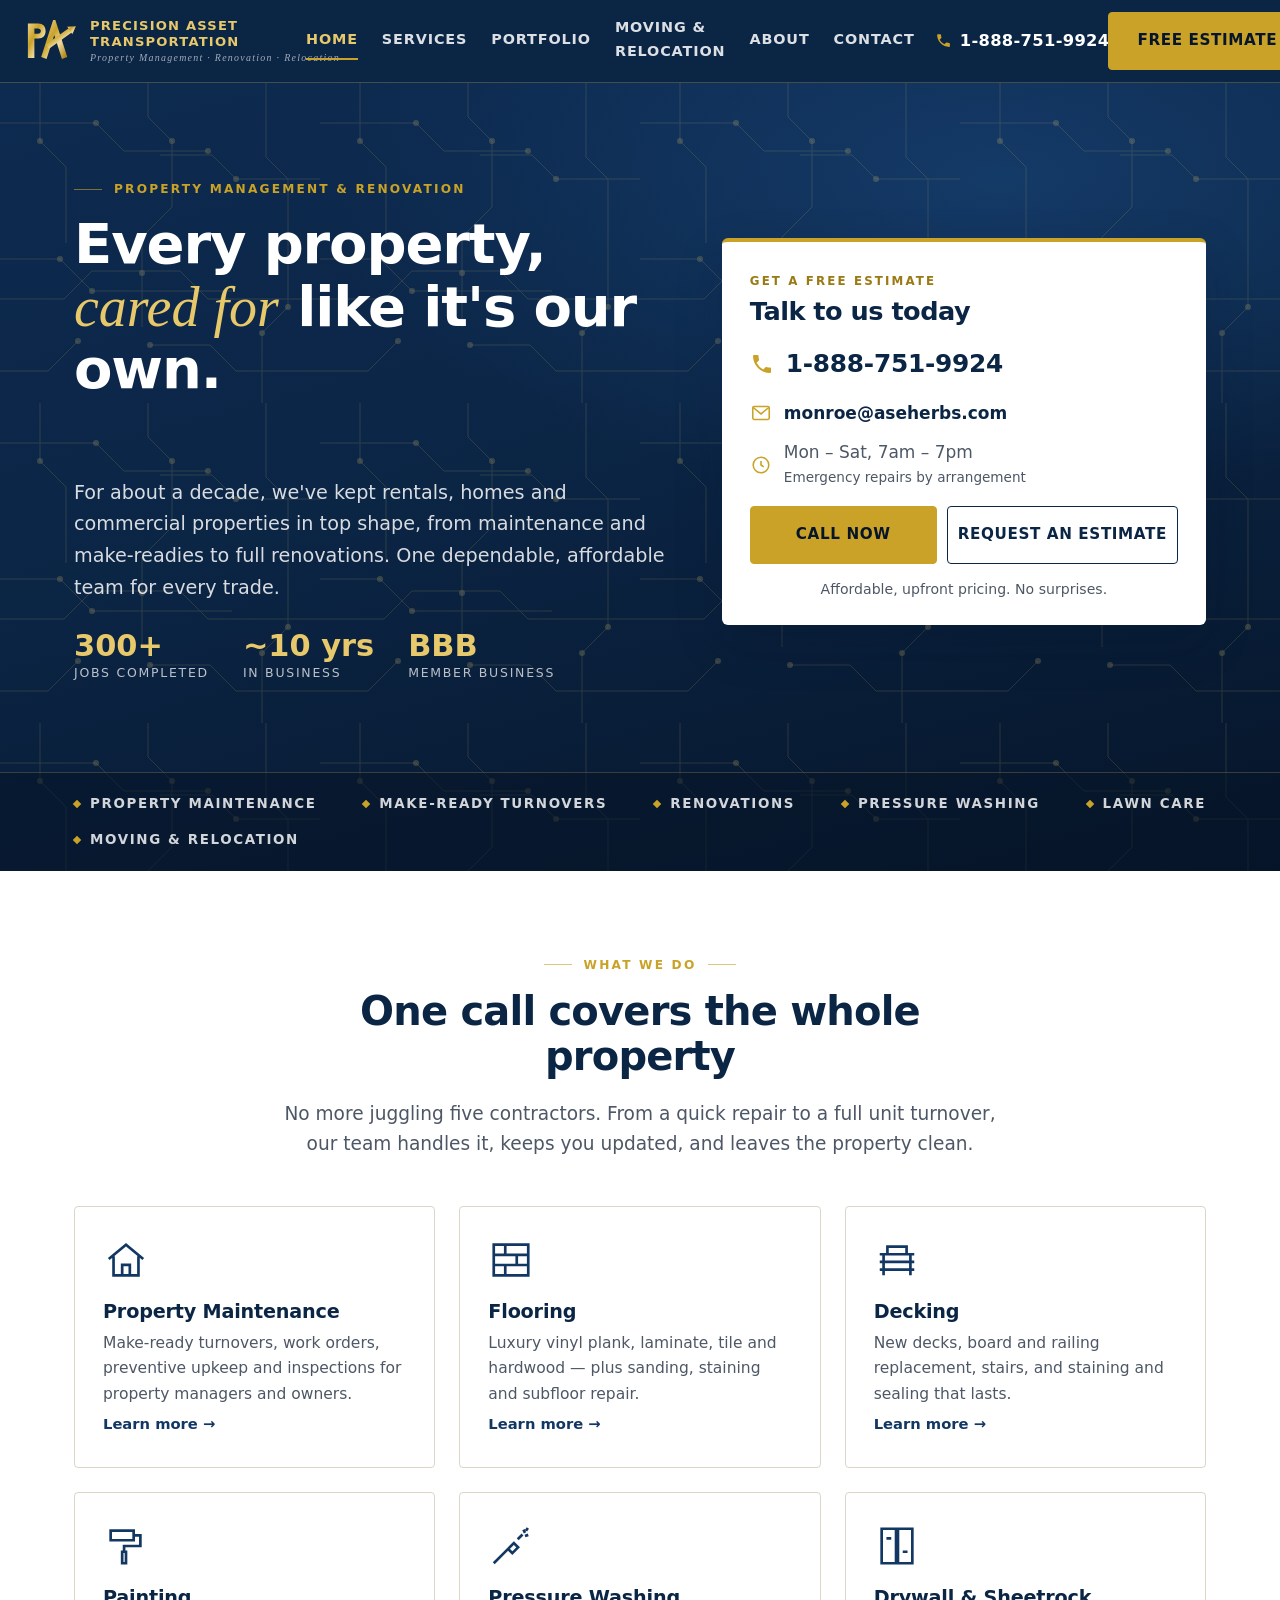
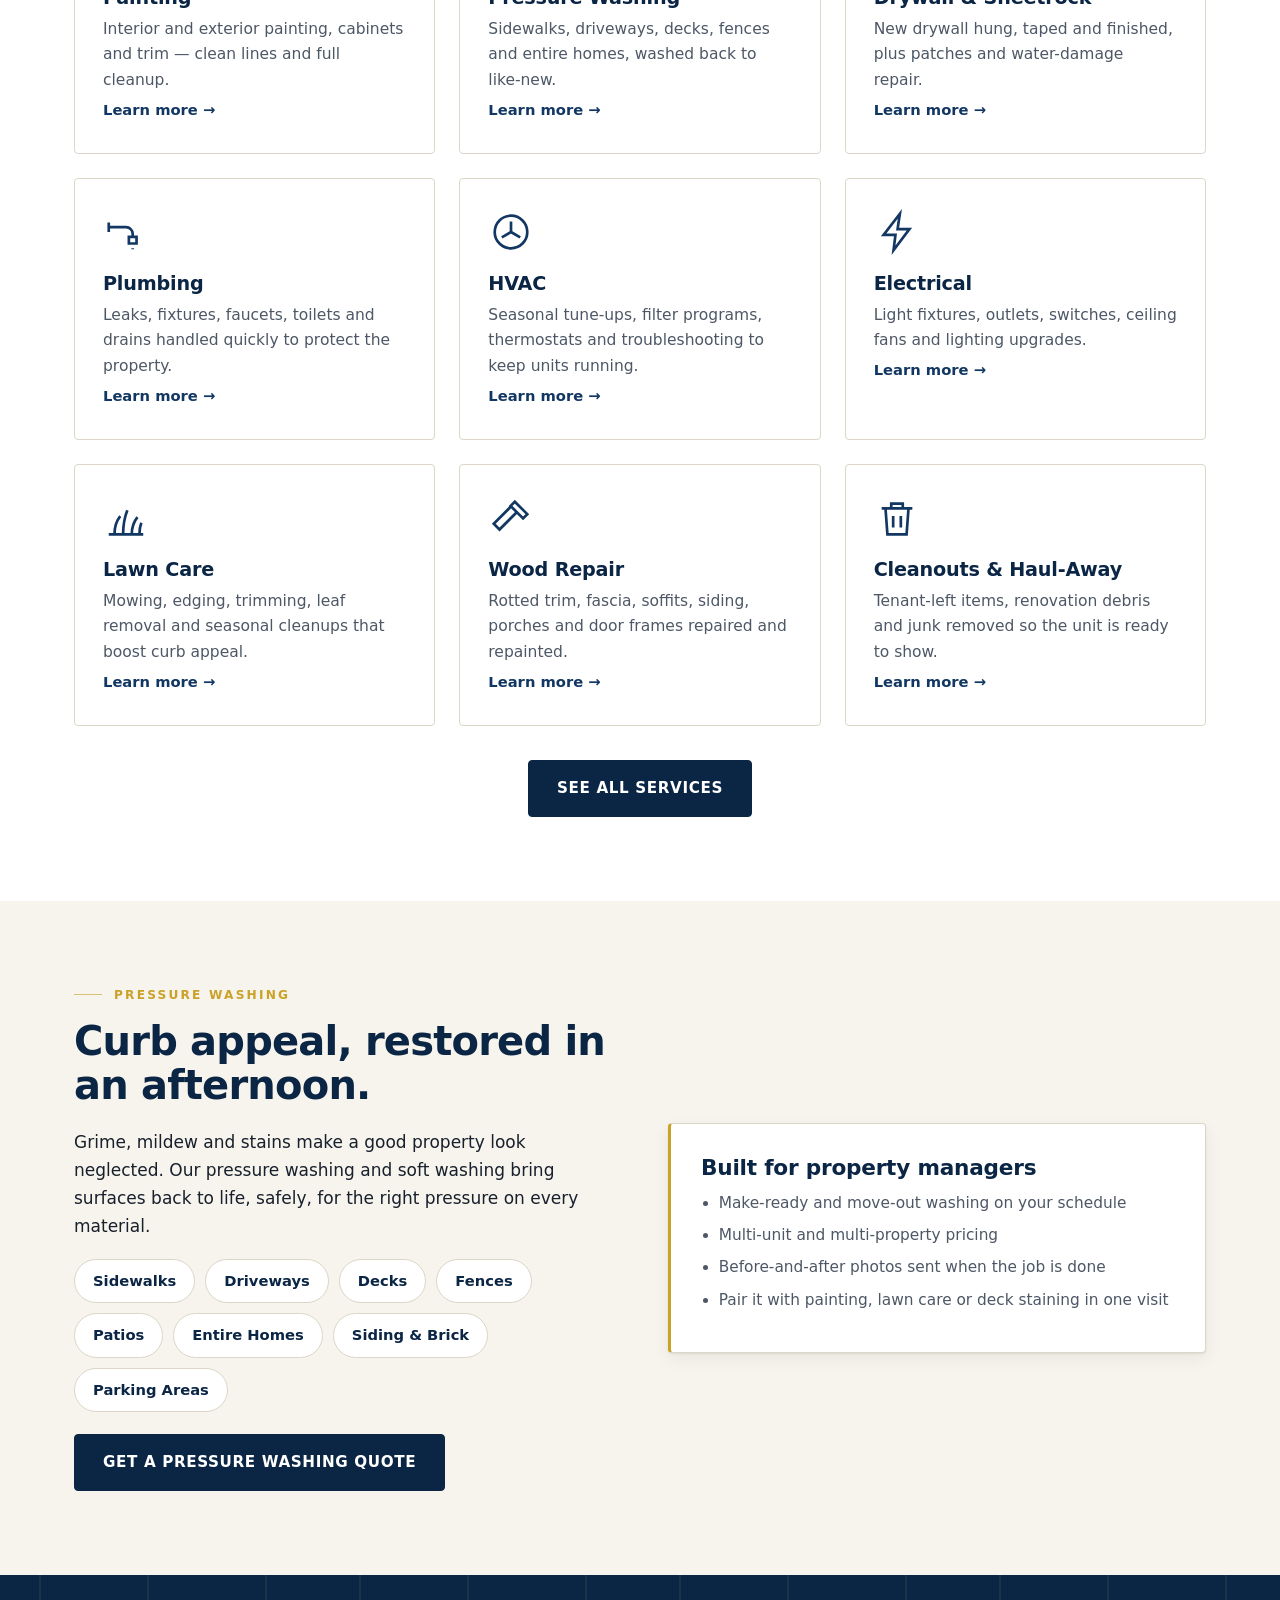
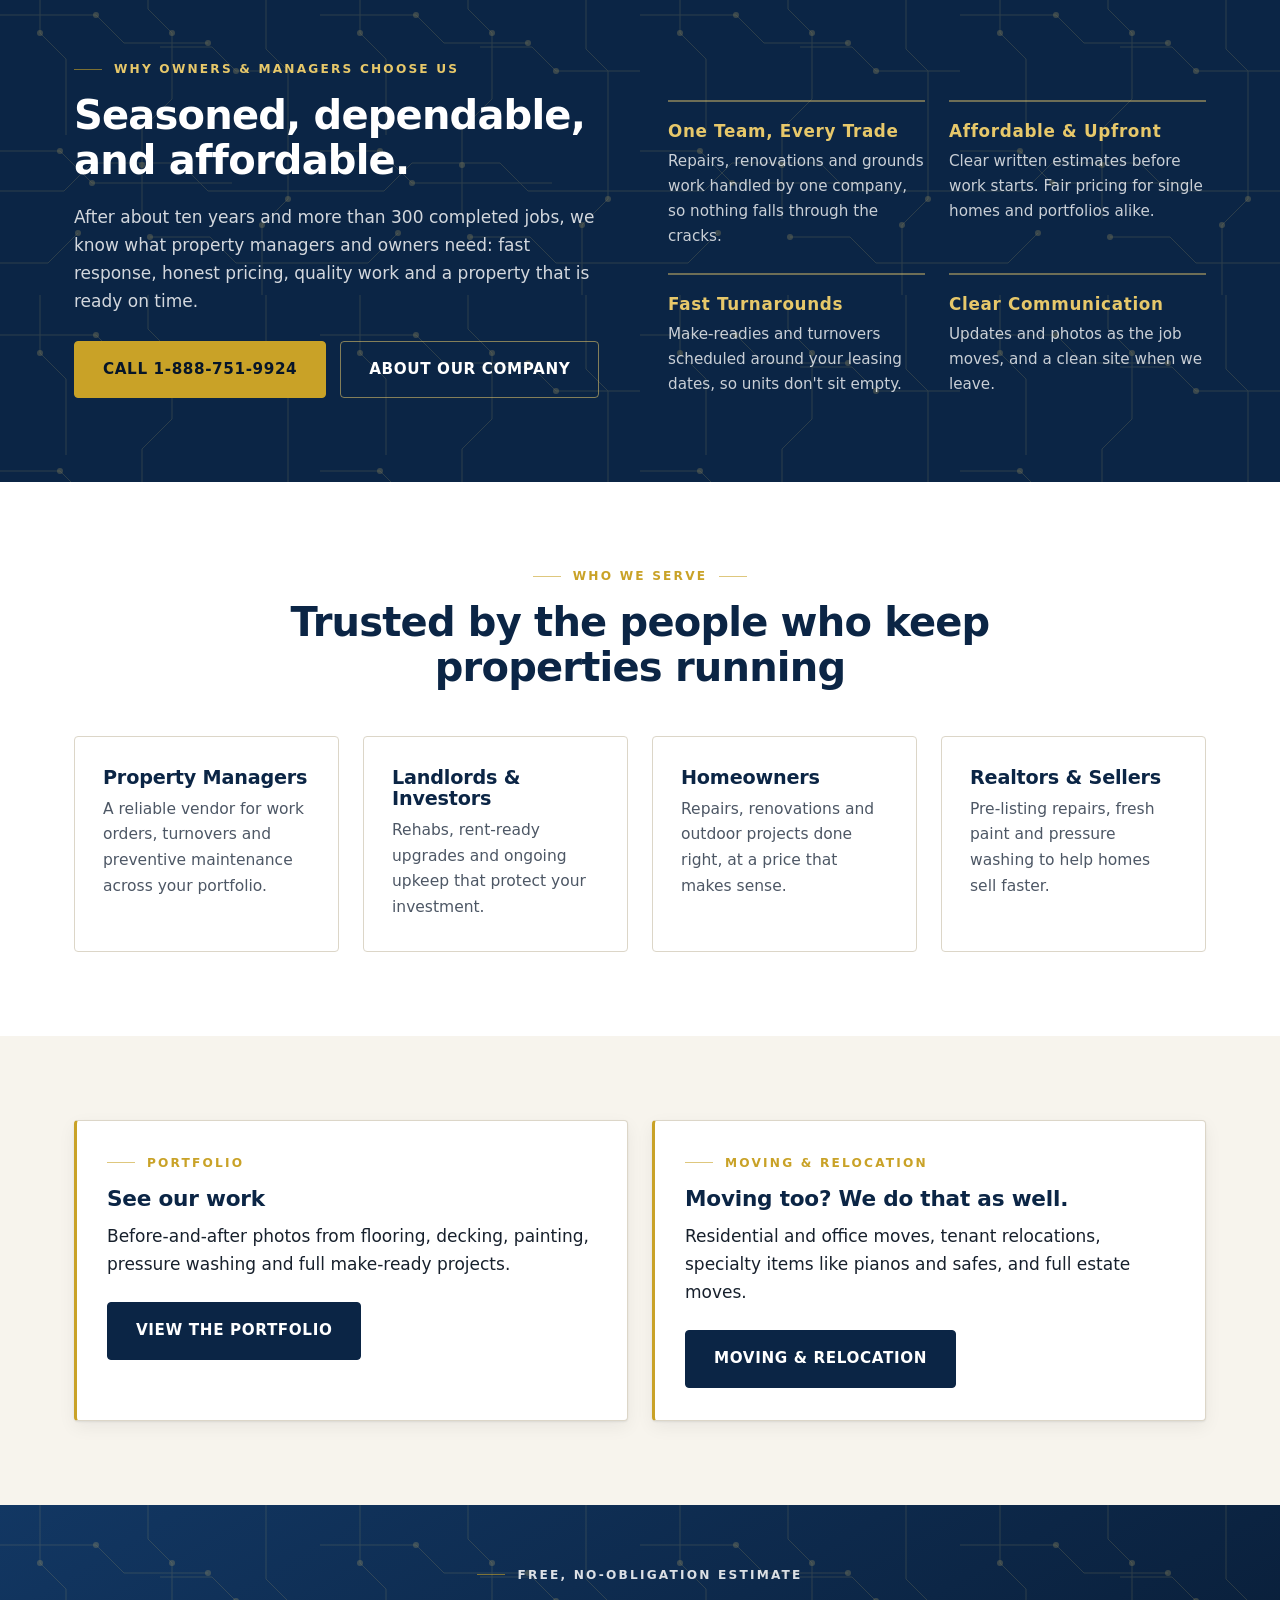
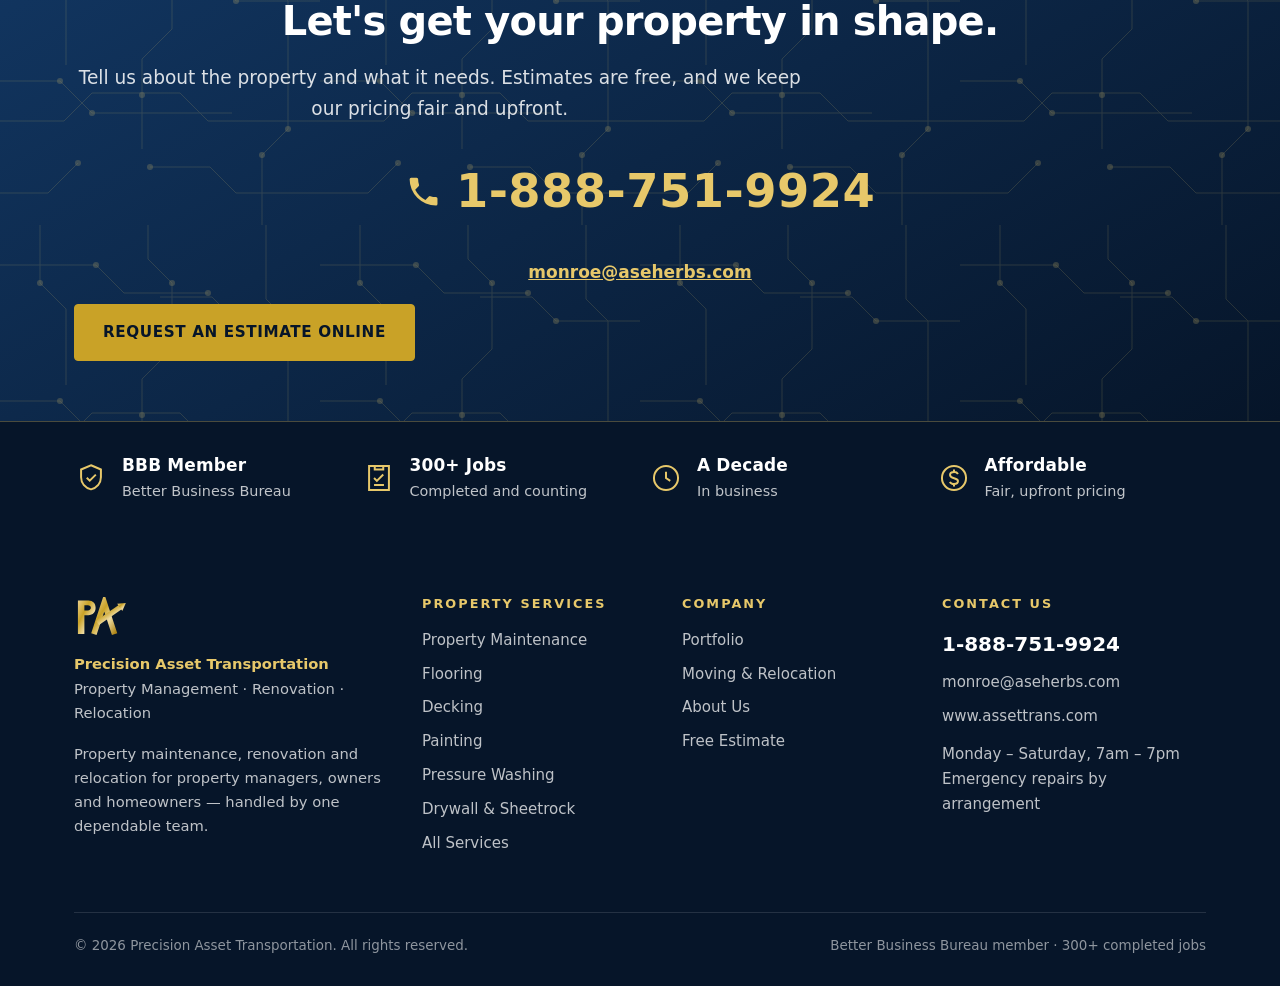
==== commit d9439c79: "Refocus assettrans.com on property management and renovation New services, portfolio, moving & reloc" ====
--- a/index.html
+++ b/index.html
@@ -3,20 +3,20 @@
 <head>
 <meta charset="utf-8">
 <meta name="viewport" content="width=device-width, initial-scale=1">
-<title>Precision Asset Transportation | White Glove Moving for Pianos, Fine Art &amp; Valuables</title>
-<meta name="description" content="White glove asset transportation for pianos, fine art, grandfather clocks, armoires, safes and valuables. Estate sales, office moves and liquidations handled end to end. We guarantee the safe and secure transport of every item. Call 1-888-751-9924.">
+<title>Precision Asset Transportation | Property Management, Renovation &amp; Relocation</title>
+<meta name="description" content="Property maintenance and home renovation for property managers, owners and homeowners — flooring, decking, painting, pressure washing, drywall, plumbing, HVAC, electrical, lawn care and wood repair, plus moving and relocation. Affordable, upfront pricing. Call 1-888-751-9924.">
 <link rel="canonical" href="https://www.assettrans.com/">
 <meta property="og:type" content="website">
-<meta property="og:title" content="Precision Asset Transportation | White Glove Service. Unrivaled Care.">
-<meta property="og:description" content="Specialists in moving what cannot be replaced — pianos, paintings, grandfather clocks, safes, antiques and estates.">
+<meta property="og:title" content="Precision Asset Transportation | Property Management, Renovation &amp; Relocation">
+<meta property="og:description" content="Property maintenance and home renovation for property managers, owners and homeowners — flooring, decking, painting, pressure washing, drywall, plumbing, HVAC, electrical, lawn care and wood repair, plus moving and relocation. Affordable, upfront pricing. Call 1-888-751-9924.">
 <meta property="og:url" content="https://www.assettrans.com/">
 <meta property="og:image" content="https://www.assettrans.com/assets/img/og-image.png">
 <meta property="og:image:width" content="1200">
 <meta property="og:image:height" content="630">
-<meta property="og:image:alt" content="Precision Asset Transportation — White Glove Service. Unrivaled Care.">
+<meta property="og:image:alt" content="Precision Asset Transportation — Property Management · Renovation · Relocation">
 <meta name="twitter:card" content="summary_large_image">
-<meta name="twitter:title" content="Precision Asset Transportation | White Glove Service. Unrivaled Care.">
-<meta name="twitter:description" content="Specialists in moving what cannot be replaced — pianos, paintings, grandfather clocks, safes, antiques and estates.">
+<meta name="twitter:title" content="Precision Asset Transportation | Property Management, Renovation &amp; Relocation">
+<meta name="twitter:description" content="Property maintenance and home renovation for property managers, owners and homeowners — flooring, decking, painting, pressure washing, drywall, plumbing, HVAC, electrical, lawn care and wood repair, plus moving and relocation. Affordable, upfront pricing. Call 1-888-751-9924.">
 <meta name="twitter:image" content="https://www.assettrans.com/assets/img/og-image.png">
 <meta property="og:site_name" content="Precision Asset Transportation">
 <meta name="theme-color" content="#0b2545">
@@ -28,17 +28,16 @@
 <script type="application/ld+json">
 {
   "@context": "https://schema.org",
-  "@type": "MovingCompany",
+  "@type": "HomeAndConstructionBusiness",
   "name": "Precision Asset Transportation",
-  "slogan": "White Glove Service. Unrivaled Care.",
+  "slogan": "Property Management \u00b7 Renovation \u00b7 Relocation",
   "url": "https://www.assettrans.com/",
   "telephone": "+1-888-751-9924",
-  "email": "info@assettrans.com",
+  "email": "monroe@aseherbs.com",
   "logo": "https://www.assettrans.com/assets/img/logo-mark.svg",
   "image": "https://www.assettrans.com/assets/img/og-image.png",
-  "description": "White glove asset transportation specializing in pianos, fine art, grandfather clocks, armoires, new furniture delivery, safes and valuables, plus estate sales, office moves and liquidations.",
-  "areaServed": "United States",
-  "priceRange": "$$$",
+  "description": "Property management maintenance and home renovation \u2014 flooring, decking, painting, pressure washing, drywall, plumbing, HVAC, electrical, lawn care and wood repair \u2014 plus moving and relocation services.",
+  "priceRange": "$$",
   "openingHoursSpecification": [
     {
       "@type": "OpeningHoursSpecification",
@@ -54,23 +53,21 @@
       "closes": "19:00"
     }
   ],
-  "contactPoint": [
-    {
-      "@type": "ContactPoint",
-      "telephone": "+1-888-751-9924",
-      "contactType": "sales",
-      "areaServed": "US",
-      "availableLanguage": "English"
-    }
-  ],
   "knowsAbout": [
-    "Piano moving",
-    "Fine art transport",
-    "Antique furniture moving",
-    "Safe moving",
-    "Estate sale logistics",
-    "Office relocation",
-    "Liquidation services"
+    "Property maintenance",
+    "Make-ready and unit turnovers",
+    "Flooring installation",
+    "Deck building and repair",
+    "Interior and exterior painting",
+    "Pressure washing",
+    "Drywall installation and repair",
+    "Plumbing repair",
+    "HVAC maintenance",
+    "Electrical repair",
+    "Lawn care",
+    "Wood rot repair",
+    "Residential moving",
+    "Relocation services"
   ]
 }
 </script>
@@ -85,13 +82,14 @@
       <span class="brand-name">
         <span>Precision Asset</span>
         <span>Transportation</span>
-        <span class="brand-tag">White Glove Service. Unrivaled Care.</span>
+        <span class="brand-tag">Property Management &middot; Renovation &middot; Relocation</span>
       </span>
     </a>
     <nav class="nav" id="primary-nav" aria-label="Primary">
       <a href="index.html" aria-current="page">Home</a>
       <a href="services.html">Services</a>
-      <a href="specialties.html">Specialties</a>
+      <a href="portfolio.html">Portfolio</a>
+      <a href="moving.html">Moving &amp; Relocation</a>
       <a href="about.html">About</a>
       <a href="contact.html">Contact</a>
     </nav>
@@ -100,7 +98,7 @@
         <svg viewBox="0 0 24 24" aria-hidden="true"><path d="M6.6 10.8a15.1 15.1 0 0 0 6.6 6.6l2.2-2.2a1 1 0 0 1 1-.24 11.4 11.4 0 0 0 3.6.58 1 1 0 0 1 1 1V20a1 1 0 0 1-1 1A17 17 0 0 1 3 4a1 1 0 0 1 1-1h3.5a1 1 0 0 1 1 1 11.4 11.4 0 0 0 .57 3.6 1 1 0 0 1-.25 1z"/></svg>
         <span>1-888-751-9924</span>
       </a>
-      <a class="btn btn--gold" href="contact.html">Get a Quote</a>
+      <a class="btn btn--gold" href="contact.html">Free Estimate</a>
     </div>
     <button class="nav-toggle" type="button" aria-expanded="false" aria-controls="primary-nav" aria-label="Menu">
       <span></span><span></span><span></span>
@@ -113,69 +111,43 @@
   <!-- ============================================================ hero -->
   <section class="hero circuitry">
     <div class="wrap">
-      <div class="hero__inner">
-        <div>
-          <p class="eyebrow">White Glove Asset Transportation</p>
-          <h1>Some things can't be <em>replaced</em>. So they can't be mishandled.</h1>
-          <p class="lede">Precision Asset Transportation moves the pieces other movers decline — concert grands, oil paintings, grandfather clocks, gun safes, heirloom armoires and entire estates — with custom protection, trained crews and a chain of custody you can follow from door to door.</p>
-          <div class="btn-row">
-            <a class="btn btn--gold" href="tel:+18887519924">Call 1-888-751-9924</a>
-            <a class="btn btn--ghost" href="contact.html">Request a Quote</a>
+      <div class="hero__inner hero__inner--home">
+        <div class="hero-text">
+          <p class="eyebrow">Property Management &amp; Renovation</p>
+          <h1>Every property, <em>cared for</em> like it's our own.</h1>
+        </div>
+        <div class="hero-more">
+          <p class="lede">For about a decade, we've kept rentals, homes and commercial properties in top shape, from maintenance and make-readies to full renovations. One dependable, affordable team for every trade.</p>
+          <ul class="hero-stats">
+            <li><strong>300+</strong><span>Jobs completed</span></li>
+            <li><strong>~10 yrs</strong><span>In business</span></li>
+            <li><strong>BBB</strong><span>Member business</span></li>
+          </ul>
+        </div>
+        <aside class="contact-card" aria-label="Contact us">
+          <p class="contact-card__eyebrow">Get a Free Estimate</p>
+          <h2>Talk to us today</h2>
+          <a class="contact-card__line contact-card__phone" href="tel:+18887519924"><svg viewBox="0 0 24 24" aria-hidden="true"><path d="M6.6 10.8a15.1 15.1 0 0 0 6.6 6.6l2.2-2.2a1 1 0 0 1 1-.24 11.4 11.4 0 0 0 3.6.58 1 1 0 0 1 1 1V20a1 1 0 0 1-1 1A17 17 0 0 1 3 4a1 1 0 0 1 1-1h3.5a1 1 0 0 1 1 1 11.4 11.4 0 0 0 .57 3.6 1 1 0 0 1-.25 1z"/></svg><span>1-888-751-9924</span></a>
+          <a class="contact-card__line" href="mailto:monroe@aseherbs.com"><svg viewBox="0 0 24 24" aria-hidden="true"><rect x="3" y="5" width="18" height="14" rx="1.5"/><path d="M3.5 6l8.5 7 8.5-7"/></svg><span>monroe@aseherbs.com</span></a>
+          <p class="contact-card__line contact-card__hours"><svg viewBox="0 0 24 24" aria-hidden="true"><circle cx="12" cy="12" r="8.5"/><path d="M12 7.5V12l3 2"/></svg><span>Mon – Sat, 7am – 7pm<br><small>Emergency repairs by arrangement</small></span></p>
+          <div class="contact-card__btns">
+            <a class="btn btn--gold" href="tel:+18887519924">Call Now</a>
+            <a class="btn btn--ghost" href="contact.html">Request an Estimate</a>
           </div>
-        </div>
-        <div class="hero-card">
-          <h2>What White Glove Means Here</h2>
-          <ul>
-            <li>Custom-built crates and padded, climate-conscious transport</li>
-            <li>Trained specialty crews — never day labor</li>
-            <li>Full inventory, condition reports and photo documentation</li>
-            <li>Disassembly, reassembly and placement in the room you choose</li>
-            <li>Dedicated transport — never co-loaded, never left in a warehouse</li>
-          </ul>
-        </div>
+          <p class="contact-card__note">Affordable, upfront pricing. No surprises.</p>
+        </aside>
       </div>
     </div>
     <div class="trust">
       <div class="wrap">
         <ul>
-          <li>Pianos &amp; Organs</li>
-          <li>Fine Art</li>
-          <li>Antiques</li>
-          <li>Safes</li>
-          <li>Estates</li>
-          <li>Office Moves</li>
-          <li>Liquidations</li>
+          <li>Property Maintenance</li>
+          <li>Make-Ready Turnovers</li>
+          <li>Renovations</li>
+          <li>Pressure Washing</li>
+          <li>Lawn Care</li>
+          <li>Moving &amp; Relocation</li>
         </ul>
-      </div>
-    </div>
-  </section>
-
-  <!-- ========================================================= mission -->
-  <section class="section section--ivory" id="mission">
-    <div class="wrap">
-      <div class="mission">
-        <img class="monogram" src="assets/img/logo-mark.svg" alt="" width="78" height="59">
-        <p class="eyebrow" style="justify-content:center">Our Mission</p>
-        <blockquote class="mission-statement">
-          <p class="pledge">We guarantee the safe and secure transport of every item placed in our care.</p>
-          <p>That is the promise the whole company is built on. Every piece we carry is somebody's history, somebody's investment or somebody's livelihood — and often all three at once. We take enormous pride in delivering top-tier, white glove service on every job we accept, whether it is a single painting or an entire estate, because the standard we hold ourselves to does not change with the size of the job.</p>
-          <p>We stand behind it from the first survey to the moment your piece is unwrapped, reassembled and set down exactly where you want it.</p>
-        </blockquote>
-        <div class="mission-rule"></div>
-      </div>
-      <div class="seals">
-        <div class="seal">
-          <svg viewBox="0 0 24 24" aria-hidden="true"><path d="M12 3l7 3v5.5c0 4.3-3 7.4-7 8.5-4-1.1-7-4.2-7-8.5V6z"/><path d="M9 11.8l2.1 2.1L15.4 9.6"/></svg>
-          <span>Trained Specialty Crews</span>
-        </div>
-        <div class="seal">
-          <svg viewBox="0 0 24 24" aria-hidden="true"><rect x="5" y="3.5" width="14" height="17" rx="1.6"/><path d="M9.2 3.5h5.6v2.4H9.2z"/><path d="M8.8 12l1.8 1.8 3.9-3.9"/><path d="M8.8 16.6h6.4"/></svg>
-          <span>Documented Condition</span>
-        </div>
-        <div class="seal">
-          <svg viewBox="0 0 24 24" aria-hidden="true"><circle cx="12" cy="9.5" r="6.5"/><path d="M9.4 9.4l1.9 1.9 3.8-3.8"/><path d="M8.4 15.2 6.8 22l5.2-2.6L17.2 22l-1.6-6.8"/></svg>
-          <span>Safe Arrival Guaranteed</span>
-        </div>
       </div>
     </div>
   </section>
@@ -184,191 +156,197 @@
   <section class="section" id="services">
     <div class="wrap">
       <div class="section-head center">
-        <p class="eyebrow">What We Move</p>
-        <h2>Specialty items, handled by specialists</h2>
-        <p class="lede">Every piece gets a plan before it gets a truck. We survey the item, the doorways, the stairs and the destination, then build the protection around it.</p>
-      </div>
-
+        <p class="eyebrow">What We Do</p>
+        <h2>One call covers the whole property</h2>
+        <p class="lede">No more juggling five contractors. From a quick repair to a full unit turnover, our team handles it, keeps you updated, and leaves the property clean.</p>
+      </div>
       <div class="grid grid--3">
         <article class="card reveal">
-          <div class="icon"><svg viewBox="0 0 24 24" aria-hidden="true"><rect x="2" y="6" width="20" height="12" rx="1"/><path d="M2 13h20M6 13v5M10 13v5M14 13v5M18 13v5"/></svg></div>
-          <h3>Pianos</h3>
-          <p>Uprights, baby grands and concert grands. Leg and lyre removal, board and skid work, stair and crane access, plus tuning referrals once the instrument has settled.</p>
-        </article>
-
-        <article class="card reveal">
-          <div class="icon"><svg viewBox="0 0 24 24" aria-hidden="true"><rect x="3" y="4" width="18" height="16" rx="1"/><path d="M6 16l4-5 3 3 2-2 3 4"/><circle cx="9" cy="9" r="1.2"/></svg></div>
-          <h3>Paintings &amp; Fine Art</h3>
-          <p>Glassine and acid-free wrapping, mirror cartons, corner protection and custom art crates. Sculpture, statuary and gallery installs handled with the same care.</p>
-        </article>
-
-        <article class="card reveal">
-          <div class="icon"><svg viewBox="0 0 24 24" aria-hidden="true"><rect x="5" y="2" width="14" height="20" rx="1.5"/><circle cx="12" cy="8" r="3.2"/><path d="M12 6.4V8l1.4.9M12 13.5v6"/></svg></div>
-          <h3>Grandfather Clocks</h3>
-          <p>Weights, pendulum, chime rods and cables secured and labeled by hand, the case blanket-wrapped and braced upright, then reassembled and leveled on arrival.</p>
-        </article>
-
-        <article class="card reveal">
-          <div class="icon"><svg viewBox="0 0 24 24" aria-hidden="true"><rect x="4" y="2" width="16" height="20" rx="1"/><path d="M12 2v20"/><circle cx="10" cy="11" r=".9"/><circle cx="14" cy="11" r=".9"/></svg></div>
-          <h3>Armoires &amp; Antiques</h3>
-          <p>Highboys, secretaries, curio cabinets and hutches. Doors and drawers immobilized, veneer and marble protected, hardware bagged and tagged for reassembly.</p>
-        </article>
-
-        <article class="card reveal">
-          <div class="icon"><svg viewBox="0 0 24 24" aria-hidden="true"><path d="M3 12V9a2 2 0 0 1 4 0v3M17 12V9a2 2 0 0 1 4 0v3"/><rect x="3" y="12" width="18" height="6" rx="1.5"/><path d="M7 12h10M6 18v2M18 18v2"/></svg></div>
-          <h3>New Furniture Delivery</h3>
-          <p>Receiving, inspection, deluxing and final-mile delivery for designers, showrooms and homeowners. We unbox, assemble, place and take the packaging away with us.</p>
-        </article>
-
-        <article class="card reveal">
-          <div class="icon"><svg viewBox="0 0 24 24" aria-hidden="true"><rect x="3" y="4" width="18" height="16" rx="1.5"/><circle cx="10" cy="12" r="3.4"/><path d="M10 8.6v1M10 14.4v1M6.6 12h1M12.4 12h1M17 9v6"/></svg></div>
-          <h3>Safes &amp; Heavy Equipment</h3>
-          <p>Gun safes, floor safes, vaults and commercial equipment. Stair-climbing gear, rigging and floor protection, with anchoring at the destination when required.</p>
-        </article>
-
-        <article class="card reveal">
-          <div class="icon"><svg viewBox="0 0 24 24" aria-hidden="true"><path d="M6 3h12l3 6-9 12L3 9z"/><path d="M3 9h18M9 3l-3 6 6 12M15 3l3 6-6 12"/></svg></div>
-          <h3>Valuables &amp; Collections</h3>
-          <p>Jewelry, silver, coin and wine collections, memorabilia and documents. Sealed inventory, restricted access and direct point-to-point transport.</p>
-        </article>
-
-        <article class="card reveal">
-          <div class="icon"><svg viewBox="0 0 24 24" aria-hidden="true"><rect x="3" y="4" width="18" height="16"/><path d="M3 8h18M3 16h18M7 4v16M17 4v16"/></svg></div>
-          <h3>Custom Crating</h3>
-          <p>Built on site to the millimeter when a blanket and a strap aren't enough — for chandeliers, marble, statuary, oversized canvases and anything irreplaceable.</p>
-        </article>
-
-        <article class="card reveal">
-          <div class="icon"><svg viewBox="0 0 24 24" aria-hidden="true"><path d="M3 7h11v9H3zM14 10h4l3 3v3h-7z"/><circle cx="7" cy="18" r="2"/><circle cx="17.5" cy="18" r="2"/></svg></div>
-          <h3>Local &amp; Long Distance</h3>
-          <p>Across town or across the country, on a dedicated truck. Your shipment is not co-loaded with someone else's household goods and does not sit in a warehouse.</p>
-        </article>
-      </div>
-
-      <div class="center" style="margin-top:42px">
-        <a class="btn btn--outline" href="services.html">See how each item is handled</a>
-      </div>
-    </div>
-  </section>
-
-  <!-- ===================================================== specialties -->
-  <section class="section section--ivory">
-    <div class="wrap">
-      <div class="section-head center">
-        <p class="eyebrow">Where We Specialize</p>
-        <h2>Estate sales, office moves and liquidations</h2>
-        <p class="lede">Whole-property work with a lot of moving parts, a deadline and a family, a board or an attorney waiting on the outcome. This is the work we are built for.</p>
-      </div>
-
-      <div class="grid grid--3">
-        <div class="panel reveal">
-          <h3>Estate Sales</h3>
-          <p>We work alongside families, executors, attorneys and estate sale companies from the first walkthrough to the final broom sweep.</p>
-          <ul>
-            <li>Room-by-room inventory and condition notes</li>
-            <li>Sorting into keep, sell, donate and dispose</li>
-            <li>Delivery to buyers, auction houses and heirs</li>
-            <li>Discreet handling of jewelry, silver and documents</li>
-            <li>Property left clean and ready for listing</li>
-          </ul>
-        </div>
-
-        <div class="panel reveal">
-          <h3>Office Moves</h3>
-          <p>Relocations planned around your operating hours so the phones are answered Monday morning from the new address.</p>
-          <ul>
-            <li>After-hours and weekend scheduling</li>
-            <li>Workstation, conference and casegoods disassembly</li>
-            <li>Server rooms, plotters, safes and filing systems</li>
-            <li>Labeled, color-coded floor plans by seat</li>
-            <li>Executive art, awards and boardroom pieces</li>
-          </ul>
-        </div>
-
-        <div class="panel reveal">
-          <h3>Liquidations</h3>
-          <p>When a location closes, a lease ends or assets have to be converted, we clear the building on schedule and on record.</p>
-          <ul>
-            <li>Asset inventory with photo documentation</li>
-            <li>Palletizing, crating and freight coordination</li>
-            <li>Auction, resale and consignment delivery</li>
-            <li>Donation runs with receipts for your records</li>
-            <li>Certified disposal and full-property clear-out</li>
-          </ul>
-        </div>
-      </div>
-
-      <div class="center" style="margin-top:42px">
-        <a class="btn btn--outline" href="specialties.html">More on estates, offices &amp; liquidations</a>
-      </div>
-    </div>
-  </section>
-
-  <!-- ========================================================= process -->
-  <section class="section">
-    <div class="wrap">
-      <div class="section-head">
-        <p class="eyebrow">How It Works</p>
-        <h2>Four steps, no surprises</h2>
-      </div>
-      <div class="steps">
-        <div class="step reveal">
-          <h3>Survey &amp; Quote</h3>
-          <p>Tell us the item and the route by phone or photo. For larger jobs we walk the property, measure the exits and give you a written, itemized price.</p>
-        </div>
-        <div class="step reveal">
-          <h3>Protection Plan</h3>
-          <p>We choose the materials and the method for each piece — crate, skid, board, blanket, rigging — and schedule the crew and equipment it needs.</p>
-        </div>
-        <div class="step reveal">
-          <h3>Precision Transport</h3>
-          <p>Floors and door jambs protected, everything inventoried out and secured in an air-ride truck. One crew stays with your shipment the whole way.</p>
-        </div>
-        <div class="step reveal">
-          <h3>Placement &amp; Sign-off</h3>
-          <p>Unwrapped, reassembled, leveled and placed exactly where you want it. Debris removed, inventory checked against the manifest, then you sign.</p>
-        </div>
-      </div>
-    </div>
-  </section>
-
-  <!-- ======================================================= assurance -->
-  <section class="section assurance circuitry on-navy">
+          <div class="icon"><svg viewBox="0 0 24 24" aria-hidden="true"><path d="M3 11.5 12 4l9 7.5M5.5 10v10h13V10M10 20v-5.5h4V20"/></svg></div>
+          <h3>Property Maintenance</h3>
+          <p>Make-ready turnovers, work orders, preventive upkeep and inspections for property managers and owners.</p>
+          <a class="card-link" href="services.html#management">Learn more &rarr;</a>
+        </article>
+        <article class="card reveal">
+          <div class="icon"><svg viewBox="0 0 24 24" aria-hidden="true"><path d="M3 4h18v16H3zM3 9.3h18M3 14.6h18M9 4v5.3M15 9.3v5.3M9 14.6V20"/></svg></div>
+          <h3>Flooring</h3>
+          <p>Luxury vinyl plank, laminate, tile and hardwood — plus sanding, staining and subfloor repair.</p>
+          <a class="card-link" href="services.html#flooring">Learn more &rarr;</a>
+        </article>
+        <article class="card reveal">
+          <div class="icon"><svg viewBox="0 0 24 24" aria-hidden="true"><path d="M3 9h18M3 13h18M3 17h18M5 9v11M19 9v11M7 9V5h10v4"/></svg></div>
+          <h3>Decking</h3>
+          <p>New decks, board and railing replacement, stairs, and staining and sealing that lasts.</p>
+          <a class="card-link" href="services.html#decking">Learn more &rarr;</a>
+        </article>
+        <article class="card reveal">
+          <div class="icon"><svg viewBox="0 0 24 24" aria-hidden="true"><path d="M4 4h12v5H4zM16 6.5h3.5v5.5H11v3M10 15h2v6h-2z"/></svg></div>
+          <h3>Painting</h3>
+          <p>Interior and exterior painting, cabinets and trim — clean lines and full cleanup.</p>
+          <a class="card-link" href="services.html#painting">Learn more &rarr;</a>
+        </article>
+        <article class="card reveal">
+          <div class="icon"><svg viewBox="0 0 24 24" aria-hidden="true"><path d="M3 21l7.5-7.5M10.5 13.5l3-3 2.2 2.2-3 3zM15.5 8.5 18 6M18.5 3.5l.8 1.6M21 6.2l-1.7.6M20.8 2.6l-1 1.5"/></svg></div>
+          <h3>Pressure Washing</h3>
+          <p>Sidewalks, driveways, decks, fences and entire homes, washed back to like-new.</p>
+          <a class="card-link" href="services.html#pressure-washing">Learn more &rarr;</a>
+        </article>
+        <article class="card reveal">
+          <div class="icon"><svg viewBox="0 0 24 24" aria-hidden="true"><path d="M4 3h7.5v18H4zM12.5 3H20v18h-7.5zM6.5 8h2.5M15 15h2.5"/></svg></div>
+          <h3>Drywall &amp; Sheetrock</h3>
+          <p>New drywall hung, taped and finished, plus patches and water-damage repair.</p>
+          <a class="card-link" href="services.html#drywall">Learn more &rarr;</a>
+        </article>
+        <article class="card reveal">
+          <div class="icon"><svg viewBox="0 0 24 24" aria-hidden="true"><path d="M3 9.5h9a3.5 3.5 0 0 1 3.5 3.5v1.5M3 7v5M13.5 14.5h4V18h-4zM15.5 20.5v.5"/></svg></div>
+          <h3>Plumbing</h3>
+          <p>Leaks, fixtures, faucets, toilets and drains handled quickly to protect the property.</p>
+          <a class="card-link" href="services.html#plumbing">Learn more &rarr;</a>
+        </article>
+        <article class="card reveal">
+          <div class="icon"><svg viewBox="0 0 24 24" aria-hidden="true"><path d="M12 3.5a8.5 8.5 0 1 0 0 17 8.5 8.5 0 0 0 0-17zM12 12V6.5M12 12l4.8 2.8M12 12l-4.8 2.8"/></svg></div>
+          <h3>HVAC</h3>
+          <p>Seasonal tune-ups, filter programs, thermostats and troubleshooting to keep units running.</p>
+          <a class="card-link" href="services.html#hvac">Learn more &rarr;</a>
+        </article>
+        <article class="card reveal">
+          <div class="icon"><svg viewBox="0 0 24 24" aria-hidden="true"><path d="M13.5 2.5 5 13.5h6.2l-1 8 8.3-11h-6.2z"/></svg></div>
+          <h3>Electrical</h3>
+          <p>Light fixtures, outlets, switches, ceiling fans and lighting upgrades.</p>
+          <a class="card-link" href="services.html#electrical">Learn more &rarr;</a>
+        </article>
+        <article class="card reveal">
+          <div class="icon"><svg viewBox="0 0 24 24" aria-hidden="true"><path d="M3 20.5h18M6 20.5c0-4 1-7 3-9.5M10.5 20.5c0-5 .8-9 2.2-12.5M15 20.5c0-3.6 1-6.6 3-9M19 20.5c0-2.6.4-4.4 1-6"/></svg></div>
+          <h3>Lawn Care</h3>
+          <p>Mowing, edging, trimming, leaf removal and seasonal cleanups that boost curb appeal.</p>
+          <a class="card-link" href="services.html#lawn-care">Learn more &rarr;</a>
+        </article>
+        <article class="card reveal">
+          <div class="icon"><svg viewBox="0 0 24 24" aria-hidden="true"><path d="M14 3.5l6.5 6.5-2.2 2.2-6.5-6.5zM12.5 5.5 3 15l3 3 9.5-9.5"/></svg></div>
+          <h3>Wood Repair</h3>
+          <p>Rotted trim, fascia, soffits, siding, porches and door frames repaired and repainted.</p>
+          <a class="card-link" href="services.html#wood-repair">Learn more &rarr;</a>
+        </article>
+        <article class="card reveal">
+          <div class="icon"><svg viewBox="0 0 24 24" aria-hidden="true"><path d="M4 7h16M9 7V4.5h6V7M6 7l1 13.5h10L18 7M10 11v6M14 11v6"/></svg></div>
+          <h3>Cleanouts &amp; Haul-Away</h3>
+          <p>Tenant-left items, renovation debris and junk removed so the unit is ready to show.</p>
+          <a class="card-link" href="services.html#cleanouts">Learn more &rarr;</a>
+        </article>
+      </div>
+      <div class="btn-row center" style="margin-top:34px;justify-content:center"><a class="btn btn--navy" href="services.html">See All Services</a></div>
+    </div>
+  </section>
+
+  <!-- =================================================== pressure wash -->
+  <section class="section section--ivory" id="pressure-washing">
     <div class="wrap">
       <div class="split">
         <div>
-          <p class="eyebrow">Why Clients Call Us First</p>
-          <h2>The move is the easy part. The care is the service.</h2>
-          <p>Anyone can carry a box. Specialty transportation is judgement — knowing that a clock's cables have to be secured before the case is tipped, that a canvas should never travel face-down, that a 1,200-pound safe and a hardwood staircase need a plan before anyone lifts.</p>
-          <p>We staff experienced specialty crews, carry the right equipment on every truck, and document the condition of your property before we touch it and after we set it down.</p>
+          <p class="eyebrow">Pressure Washing</p>
+          <h2>Curb appeal, restored in an afternoon.</h2>
+          <p>Grime, mildew and stains make a good property look neglected. Our pressure washing and soft washing bring surfaces back to life, safely, for the right pressure on every material.</p>
+          <ul class="chips">
+            <li>Sidewalks</li><li>Driveways</li><li>Decks</li><li>Fences</li><li>Patios</li><li>Entire Homes</li><li>Siding &amp; Brick</li><li>Parking Areas</li>
+          </ul>
+          <div class="btn-row" style="margin-top:22px"><a class="btn btn--navy" href="contact.html?service=Pressure%20Washing">Get a Pressure Washing Quote</a></div>
+        </div>
+        <div class="panel">
+          <h3>Built for property managers</h3>
+          <ul>
+            <li>Make-ready and move-out washing on your schedule</li>
+            <li>Multi-unit and multi-property pricing</li>
+            <li>Before-and-after photos sent when the job is done</li>
+            <li>Pair it with painting, lawn care or deck staining in one visit</li>
+          </ul>
+        </div>
+      </div>
+    </div>
+  </section>
+
+  <!-- ============================================================= why -->
+  <section class="section assurance circuitry on-navy">
+    <div class="wrap">
+      <div class="split">
+        <div>
+          <p class="eyebrow">Why Owners &amp; Managers Choose Us</p>
+          <h2>Seasoned, dependable, and affordable.</h2>
+          <p>After about ten years and more than 300 completed jobs, we know what property managers and owners need: fast response, honest pricing, quality work and a property that is ready on time.</p>
           <div class="btn-row" style="margin-top:26px">
-            <a class="btn btn--gold" href="tel:+18887519924">Talk to a Specialist</a>
-            <a class="btn btn--ghost" href="about.html">About Our Standard</a>
+            <a class="btn btn--gold" href="tel:+18887519924">Call 1-888-751-9924</a>
+            <a class="btn btn--ghost" href="about.html">About Our Company</a>
           </div>
         </div>
         <div>
           <div class="grid grid--2">
-            <div class="assure-item"><h3>Protection Built To Fit</h3><p>Crates, travel frames and padding made for the specific piece, never pulled off a shelf and hoped for.</p></div>
-            <div class="assure-item"><h3>Dedicated Trucks</h3><p>Air-ride, padded and clean. Your shipment is not co-loaded or transferred between carriers.</p></div>
-            <div class="assure-item"><h3>Documented Inventory</h3><p>Photographed and itemized at origin, checked against the manifest at delivery.</p></div>
-            <div class="assure-item"><h3>Discretion</h3><p>Unmarked options, background-checked crews and confidentiality for private clients and estates.</p></div>
+            <div class="assure-item"><h3>One Team, Every Trade</h3><p>Repairs, renovations and grounds work handled by one company, so nothing falls through the cracks.</p></div>
+            <div class="assure-item"><h3>Affordable &amp; Upfront</h3><p>Clear written estimates before work starts. Fair pricing for single homes and portfolios alike.</p></div>
+            <div class="assure-item"><h3>Fast Turnarounds</h3><p>Make-readies and turnovers scheduled around your leasing dates, so units don't sit empty.</p></div>
+            <div class="assure-item"><h3>Clear Communication</h3><p>Updates and photos as the job moves, and a clean site when we leave.</p></div>
           </div>
         </div>
       </div>
     </div>
   </section>
 
-  <!-- ============================================================= CTA -->
+  <!-- ===================================================== who we serve -->
+  <section class="section">
+    <div class="wrap">
+      <div class="section-head center">
+        <p class="eyebrow">Who We Serve</p>
+        <h2>Trusted by the people who keep properties running</h2>
+      </div>
+      <div class="grid grid--4">
+        <article class="card reveal"><h3>Property Managers</h3><p>A reliable vendor for work orders, turnovers and preventive maintenance across your portfolio.</p></article>
+        <article class="card reveal"><h3>Landlords &amp; Investors</h3><p>Rehabs, rent-ready upgrades and ongoing upkeep that protect your investment.</p></article>
+        <article class="card reveal"><h3>Homeowners</h3><p>Repairs, renovations and outdoor projects done right, at a price that makes sense.</p></article>
+        <article class="card reveal"><h3>Realtors &amp; Sellers</h3><p>Pre-listing repairs, fresh paint and pressure washing to help homes sell faster.</p></article>
+      </div>
+    </div>
+  </section>
+
+  <!-- ========================================================= split2 -->
+  <section class="section section--ivory">
+    <div class="wrap">
+      <div class="grid grid--2 feature-pair">
+        <article class="panel">
+          <p class="eyebrow">Portfolio</p>
+          <h3>See our work</h3>
+          <p>Before-and-after photos from flooring, decking, painting, pressure washing and full make-ready projects.</p>
+          <a class="btn btn--navy" href="portfolio.html">View the Portfolio</a>
+        </article>
+        <article class="panel">
+          <p class="eyebrow">Moving &amp; Relocation</p>
+          <h3>Moving too? We do that as well.</h3>
+          <p>Residential and office moves, tenant relocations, specialty items like pianos and safes, and full estate moves.</p>
+          <a class="btn btn--navy" href="moving.html">Moving &amp; Relocation</a>
+        </article>
+      </div>
+    </div>
+  </section>
+
   <section class="section section--tight cta-band circuitry">
     <div class="wrap">
       <p class="eyebrow" style="justify-content:center">Free, No-Obligation Estimate</p>
-      <h2>Tell us what you need moved.</h2>
-      <p class="lede center">Photos and a few measurements are usually all it takes to quote. Same-day and emergency scheduling available.</p>
+      <h2>Let's get your property in shape.</h2>
+      <p class="lede center">Tell us about the property and what it needs. Estimates are free, and we keep our pricing fair and upfront.</p>
       <a class="phone-xl" href="tel:+18887519924">
         <svg viewBox="0 0 24 24" aria-hidden="true"><path d="M6.6 10.8a15.1 15.1 0 0 0 6.6 6.6l2.2-2.2a1 1 0 0 1 1-.24 11.4 11.4 0 0 0 3.6.58 1 1 0 0 1 1 1V20a1 1 0 0 1-1 1A17 17 0 0 1 3 4a1 1 0 0 1 1-1h3.5a1 1 0 0 1 1 1 11.4 11.4 0 0 0 .57 3.6 1 1 0 0 1-.25 1z"/></svg>
         1-888-751-9924
       </a>
-      <div class="btn-row"><a class="btn btn--gold" href="contact.html">Request a Quote Online</a></div>
+      <p class="cta-email"><a href="mailto:monroe@aseherbs.com">monroe@aseherbs.com</a></p>
+      <div class="btn-row"><a class="btn btn--gold" href="contact.html">Request an Estimate Online</a></div>
+    </div>
+  </section>
+
+  <section class="proof" aria-label="Why property owners trust us">
+    <div class="wrap">
+      <ul class="proof-list">
+        <li><svg viewBox="0 0 24 24" aria-hidden="true"><path d="M12 3l7 3v5.5c0 4.3-3 7.4-7 8.5-4-1.1-7-4.2-7-8.5V6z"/><path d="M9 11.8l2.1 2.1L15.4 9.6"/></svg><span><strong>BBB Member</strong>Better Business Bureau</span></li>
+        <li><svg viewBox="0 0 24 24" aria-hidden="true"><path d="M5 3.5h14v17H5zM9 3.5h6V6H9zM8.5 12l2 2 4.5-4.5M8.5 17h7"/></svg><span><strong>300+ Jobs</strong>Completed and counting</span></li>
+        <li><svg viewBox="0 0 24 24" aria-hidden="true"><circle cx="12" cy="12" r="8.5"/><path d="M12 7.5V12l3 2"/></svg><span><strong>A Decade</strong>In business</span></li>
+        <li><svg viewBox="0 0 24 24" aria-hidden="true"><circle cx="12" cy="12" r="8.5"/><path d="M14.8 9.2c-.5-.9-1.6-1.4-2.8-1.4-1.6 0-2.8.8-2.8 2.1 0 3 5.6 1.5 5.6 4.3 0 1.3-1.2 2.1-2.8 2.1-1.3 0-2.4-.6-2.9-1.6M12 6v1.8M12 16.2V18"/></svg><span><strong>Affordable</strong>Fair, upfront pricing</span></li>
+      </ul>
     </div>
   </section>
 
@@ -379,44 +357,43 @@
     <div class="footer-grid">
       <div class="footer-brand">
         <img src="assets/img/logo-mark.svg" alt="Precision Asset Transportation" width="54" height="41">
-        <p><strong style="color:#e7c86a">Precision Asset Transportation</strong><br>White Glove Service. Unrivaled Care.</p>
-        <p>Specialty transportation for the pieces that cannot be replaced.</p>
+        <p><strong style="color:#e7c86a">Precision Asset Transportation</strong><br>Property Management &middot; Renovation &middot; Relocation</p>
+        <p>Property maintenance, renovation and relocation for property managers, owners and homeowners — handled by one dependable team.</p>
       </div>
       <div>
-        <h4>Services</h4>
+        <h4>Property Services</h4>
         <ul>
-          <li><a href="services.html#pianos">Piano Moving</a></li>
-          <li><a href="services.html#art">Fine Art &amp; Paintings</a></li>
-          <li><a href="services.html#clocks">Grandfather Clocks</a></li>
-          <li><a href="services.html#antiques">Armoires &amp; Antiques</a></li>
-          <li><a href="services.html#delivery">New Furniture Delivery</a></li>
-          <li><a href="services.html#safes">Safes &amp; Heavy Items</a></li>
-          <li><a href="services.html#valuables">Valuables</a></li>
+          <li><a href="services.html#management">Property Maintenance</a></li>
+          <li><a href="services.html#flooring">Flooring</a></li>
+          <li><a href="services.html#decking">Decking</a></li>
+          <li><a href="services.html#painting">Painting</a></li>
+          <li><a href="services.html#pressure-washing">Pressure Washing</a></li>
+          <li><a href="services.html#drywall">Drywall &amp; Sheetrock</a></li>
+          <li><a href="services.html">All Services</a></li>
         </ul>
       </div>
       <div>
-        <h4>Specialties</h4>
+        <h4>Company</h4>
         <ul>
-          <li><a href="specialties.html#estate">Estate Sales</a></li>
-          <li><a href="specialties.html#office">Office Moves</a></li>
-          <li><a href="specialties.html#liquidation">Liquidations</a></li>
+          <li><a href="portfolio.html">Portfolio</a></li>
+          <li><a href="moving.html">Moving &amp; Relocation</a></li>
           <li><a href="about.html">About Us</a></li>
-          <li><a href="contact.html">Request a Quote</a></li>
+          <li><a href="contact.html">Free Estimate</a></li>
         </ul>
       </div>
       <div>
-        <h4>Speak With Us</h4>
+        <h4>Contact Us</h4>
         <ul>
           <li><a class="footer-phone" href="tel:+18887519924">1-888-751-9924</a></li>
-          <li><a href="mailto:info@assettrans.com">info@assettrans.com</a></li>
+          <li><a href="mailto:monroe@aseherbs.com">monroe@aseherbs.com</a></li>
           <li>www.assettrans.com</li>
         </ul>
-        <p style="margin-top:14px">Monday – Saturday, 7am – 7pm<br>After-hours moves by arrangement</p>
+        <p style="margin-top:14px">Monday – Saturday, 7am – 7pm<br>Emergency repairs by arrangement</p>
       </div>
     </div>
     <div class="footer-bottom">
       <span>&copy; <span id="year">2026</span> Precision Asset Transportation. All rights reserved.</span>
-      <span>White Glove Service. Unrivaled Care.</span>
+      <span>Better Business Bureau member &middot; 300+ completed jobs</span>
     </div>
   </div>
 </footer>
--- a/assets/css/styles.css
+++ b/assets/css/styles.css
@@ -511,3 +511,104 @@
 @media print {
   .site-header, .call-bar, .cta-band, .site-footer { display: none; }
 }
+
+/* ==========================================================================
+   Property management refresh (2026)
+   ========================================================================== */
+.hero .lede { max-width: 58ch; }
+.hero-stats { list-style: none; padding: 0; margin: 26px 0 0; display: flex; flex-wrap: wrap; gap: 14px 34px; }
+.hero-stats li { margin: 0; display: flex; flex-direction: column; }
+.hero-stats strong { font-family: var(--font-display); font-size: 1.9rem; color: var(--gold-light); line-height: 1.1; }
+.hero-stats span { font-size: .78rem; letter-spacing: .14em; text-transform: uppercase; color: rgba(255,255,255,.72); }
+
+.contact-card {
+  position: relative; z-index: 2; background: var(--white); color: var(--ink);
+  border-radius: 6px; border-top: 4px solid var(--gold); padding: 30px 28px 24px;
+  box-shadow: var(--shadow-lg);
+}
+.contact-card__eyebrow { font-size: .74rem; font-weight: 700; letter-spacing: .18em; text-transform: uppercase; color: #9a7a14; margin: 0 0 6px; }
+.contact-card h2 { font-size: 1.6rem; color: var(--navy-800); margin-bottom: 18px; }
+.contact-card__line { display: flex; align-items: center; gap: 12px; margin: 0 0 14px; color: var(--navy-800); text-decoration: none; font-weight: 600; overflow-wrap: anywhere; }
+.contact-card__line svg { width: 22px; height: 22px; flex: none; fill: none; stroke: var(--gold); stroke-width: 1.7; }
+.contact-card__phone { font-family: var(--font-display); font-size: 1.55rem; font-weight: 800; letter-spacing: -.01em; }
+.contact-card__phone svg { fill: var(--gold); stroke: none; width: 24px; height: 24px; }
+a.contact-card__line:hover span { text-decoration: underline; }
+.contact-card__hours { font-weight: 500; color: var(--ink-soft); line-height: 1.4; }
+.contact-card__hours small { font-size: .85rem; }
+.contact-card__btns { display: grid; grid-template-columns: 1fr 1fr; gap: 10px; margin-top: 18px; }
+.contact-card__btns .btn { justify-content: center; text-align: center; padding-inline: 10px; }
+.contact-card .btn--ghost { color: var(--navy-800); border-color: var(--navy-800); }
+.contact-card .btn--ghost:hover { background: var(--navy-800); color: var(--white); }
+.contact-card__note { margin: 14px 0 0; font-size: .88rem; color: var(--ink-soft); text-align: center; }
+
+.card-link { display: inline-block; margin-top: 4px; font-weight: 700; font-size: .92rem; color: var(--navy-700); text-decoration: none; }
+.card-link:hover { color: #9a7a14; }
+.btn--sm { padding: 10px 18px; font-size: .82rem; margin-top: 6px; }
+.feature-pair .panel .btn { margin-top: 6px; }
+.cta-email { margin: 6px 0 18px; }
+.cta-email a { color: var(--gold-light); font-weight: 600; }
+
+.subnav-wrap { padding: 28px 0 0; }
+.subnav { display: flex; flex-wrap: wrap; gap: 8px; }
+.subnav a {
+  border: 1px solid var(--line); border-radius: 100px; padding: 7px 15px; font-size: .88rem;
+  font-weight: 600; color: var(--navy-800); text-decoration: none; background: var(--white);
+}
+.subnav a:hover { border-color: var(--gold); color: #9a7a14; }
+.detail { scroll-margin-top: 110px; }
+
+.proof { background: var(--navy-900); border-top: 1px solid rgba(231, 200, 106, .3); padding: 30px 0; }
+.proof-list { list-style: none; margin: 0; padding: 0; display: grid; grid-template-columns: repeat(4, 1fr); gap: 18px; }
+.proof-list li { margin: 0; display: flex; align-items: center; gap: 14px; color: rgba(255,255,255,.75); font-size: .9rem; }
+.proof-list svg { width: 34px; height: 34px; flex: none; fill: none; stroke: var(--gold-light); stroke-width: 1.4; }
+.proof-list strong { display: block; color: var(--white); font-family: var(--font-display); font-size: 1.06rem; letter-spacing: .01em; }
+
+.filters { display: flex; flex-wrap: wrap; gap: 8px; margin-bottom: 30px; }
+.filter {
+  font: inherit; font-size: .88rem; font-weight: 600; cursor: pointer; color: var(--navy-800);
+  background: var(--white); border: 1px solid var(--line); border-radius: 100px; padding: 8px 16px;
+}
+.filter:hover { border-color: var(--gold); }
+.filter.is-active { background: var(--navy-800); border-color: var(--navy-800); color: var(--white); }
+.portfolio-grid { display: grid; grid-template-columns: repeat(3, 1fr); gap: 24px; }
+.project { margin: 0; background: var(--white); border: 1px solid var(--line); border-radius: var(--radius); overflow: hidden; box-shadow: var(--shadow-sm); }
+.project[hidden] { display: none; }
+.project__media {
+  aspect-ratio: 4 / 3; display: flex; flex-direction: column; align-items: center; justify-content: center; gap: 12px;
+  background: radial-gradient(120% 90% at 30% 20%, var(--navy-700), var(--navy-900)); color: var(--gold-light);
+}
+.project__media svg { width: 46px; height: 46px; fill: none; stroke: currentColor; stroke-width: 1.2; }
+.project__media span { font-size: .72rem; letter-spacing: .2em; text-transform: uppercase; color: rgba(255,255,255,.6); }
+.project__media img { width: 100%; height: 100%; object-fit: cover; }
+.project figcaption { padding: 16px 18px 18px; display: flex; flex-direction: column; gap: 2px; }
+.project figcaption strong { color: var(--navy-800); font-family: var(--font-display); }
+.project figcaption span { color: var(--ink-soft); font-size: .92rem; }
+.project__tag { font-size: .7rem !important; font-weight: 700; letter-spacing: .16em; text-transform: uppercase; color: #9a7a14 !important; }
+.portfolio-note { text-align: center; margin-top: 34px; color: var(--ink-soft); }
+
+.about-stats { list-style: none; padding: 0; margin: 22px 0 0; display: grid; grid-template-columns: repeat(3, 1fr); gap: 12px; }
+.about-stats li { margin: 0; text-align: center; background: var(--ivory); border: 1px solid var(--line); border-radius: var(--radius); padding: 16px 8px; }
+.about-stats strong { display: block; font-family: var(--font-display); font-size: 1.7rem; color: var(--navy-800); }
+.about-stats span { font-size: .74rem; letter-spacing: .12em; text-transform: uppercase; color: var(--ink-soft); }
+
+@media (max-width: 1000px) {
+  .proof-list { grid-template-columns: repeat(2, 1fr); }
+  .portfolio-grid { grid-template-columns: repeat(2, 1fr); }
+}
+@media (max-width: 560px) {
+  .portfolio-grid { grid-template-columns: 1fr; }
+  .contact-card { padding: 24px 20px 20px; }
+  .contact-card__phone { font-size: 1.35rem; }
+  .contact-card__btns { grid-template-columns: 1fr; }
+  .proof-list { gap: 16px 12px; }
+  .proof-list li { font-size: .8rem; gap: 10px; }
+  .proof-list svg { width: 28px; height: 28px; }
+}
+.hero__inner--home { grid-template-columns: 1.1fr .9fr; grid-template-areas: "text card" "more card"; align-items: start; column-gap: 56px; }
+.hero__inner--home .hero-text { grid-area: text; align-self: end; }
+.hero__inner--home .hero-more { grid-area: more; }
+.hero__inner--home .contact-card { grid-area: card; align-self: center; }
+.hero__inner--home h1 { margin-bottom: .35em; }
+@media (max-width: 1000px) {
+  .hero__inner--home { grid-template-columns: 1fr; grid-template-areas: "text" "card" "more"; row-gap: 26px; }
+}
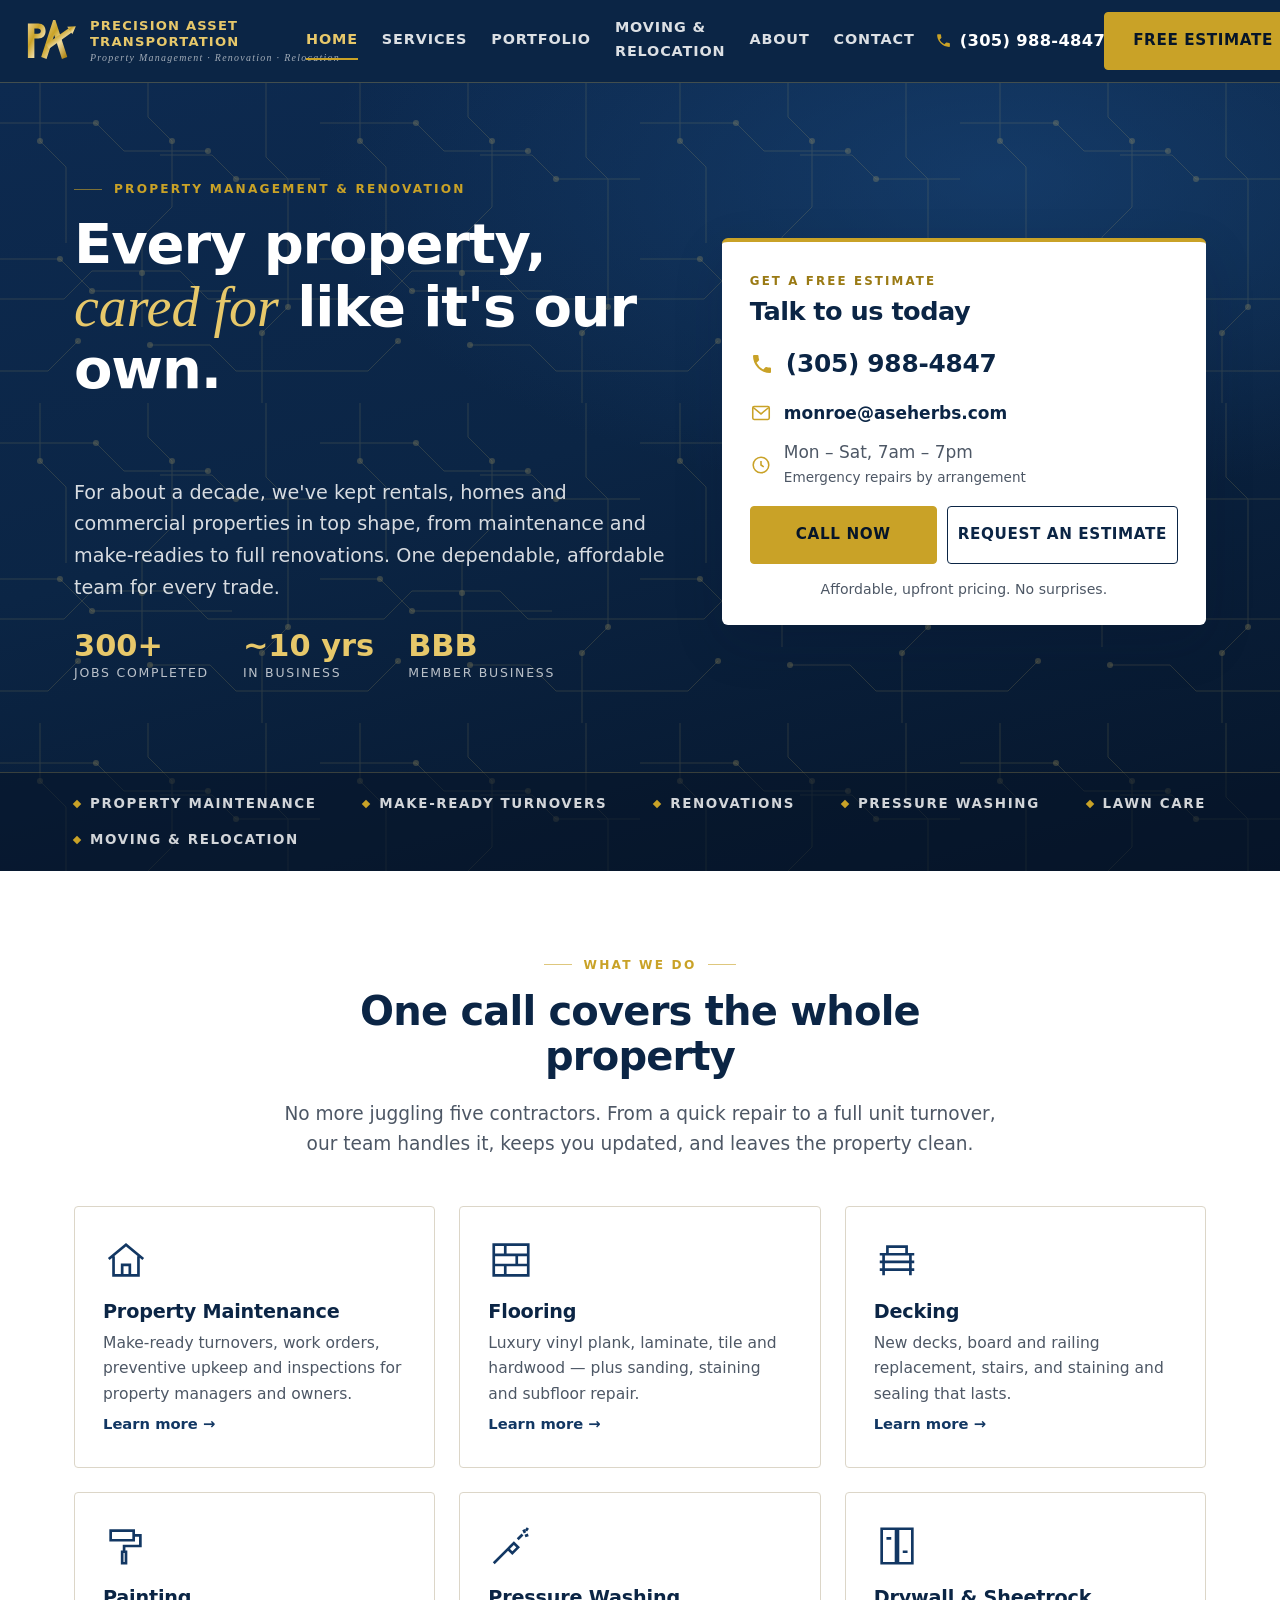
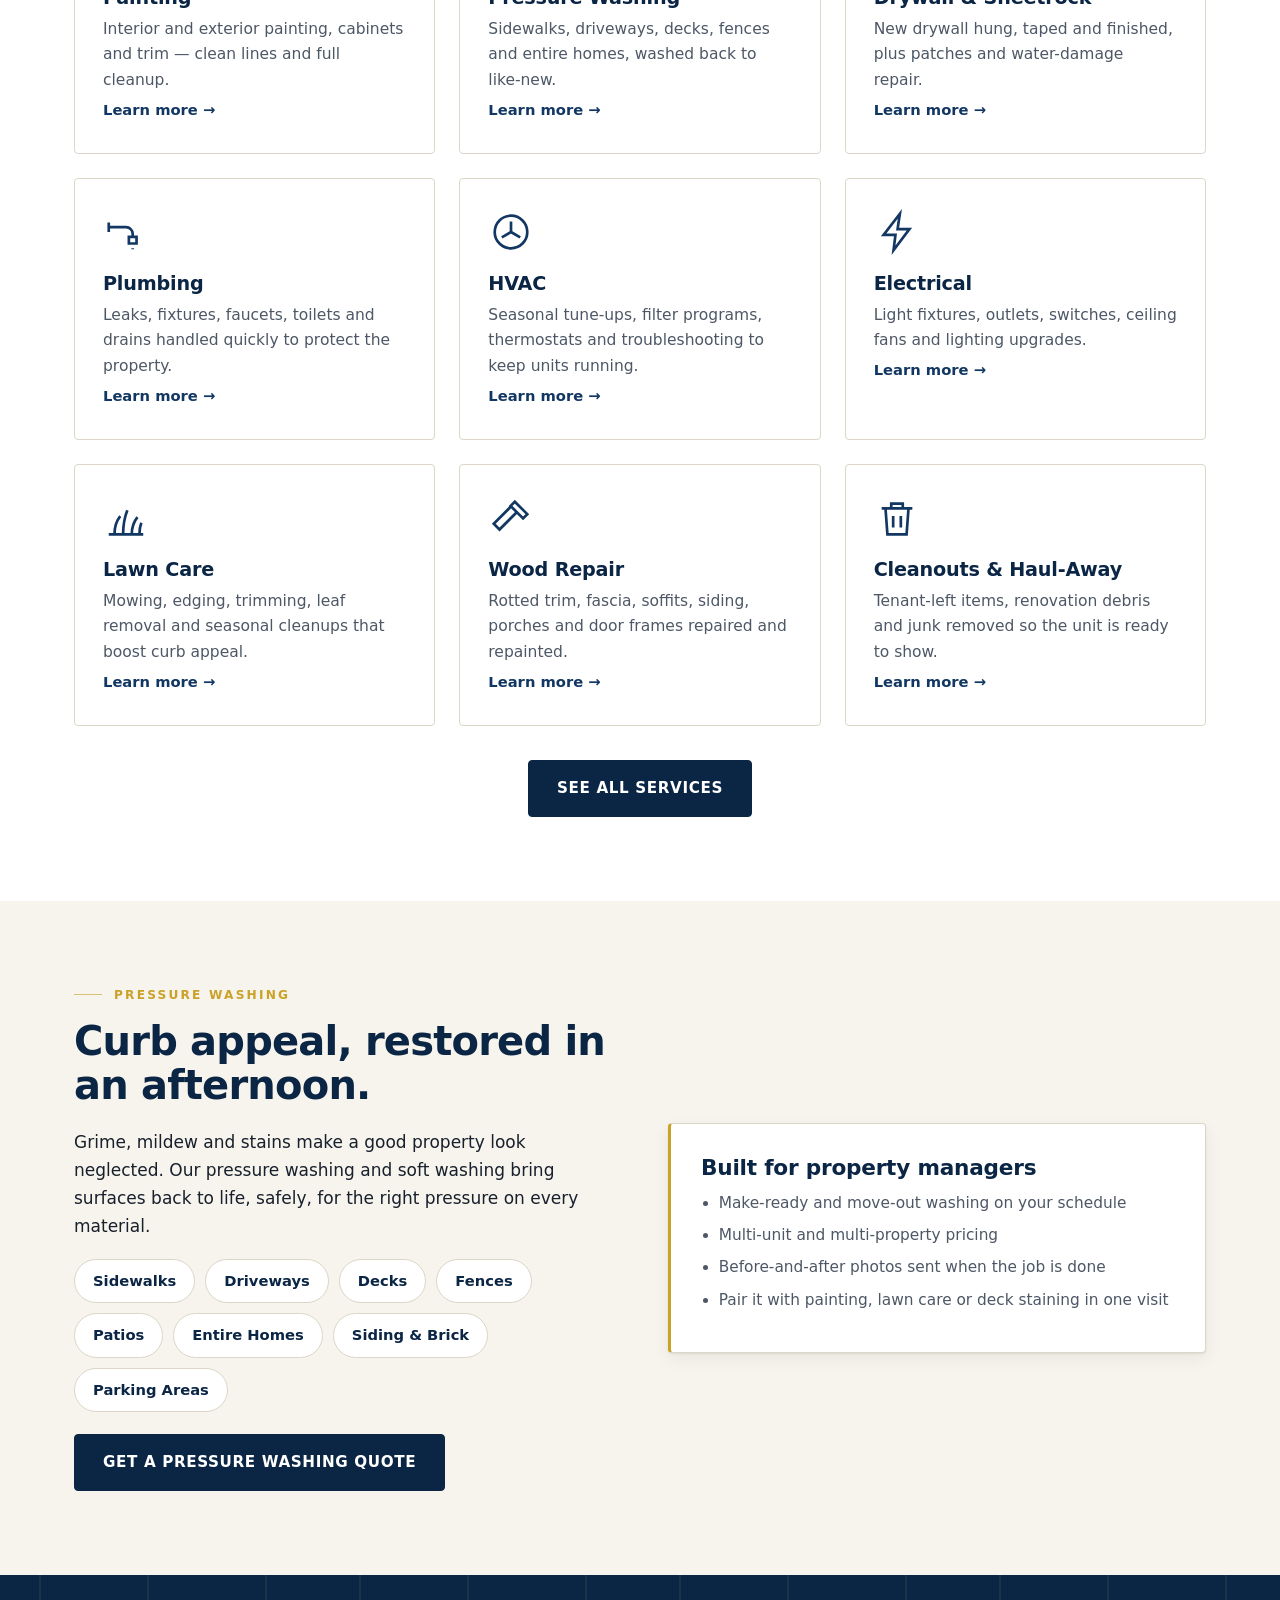
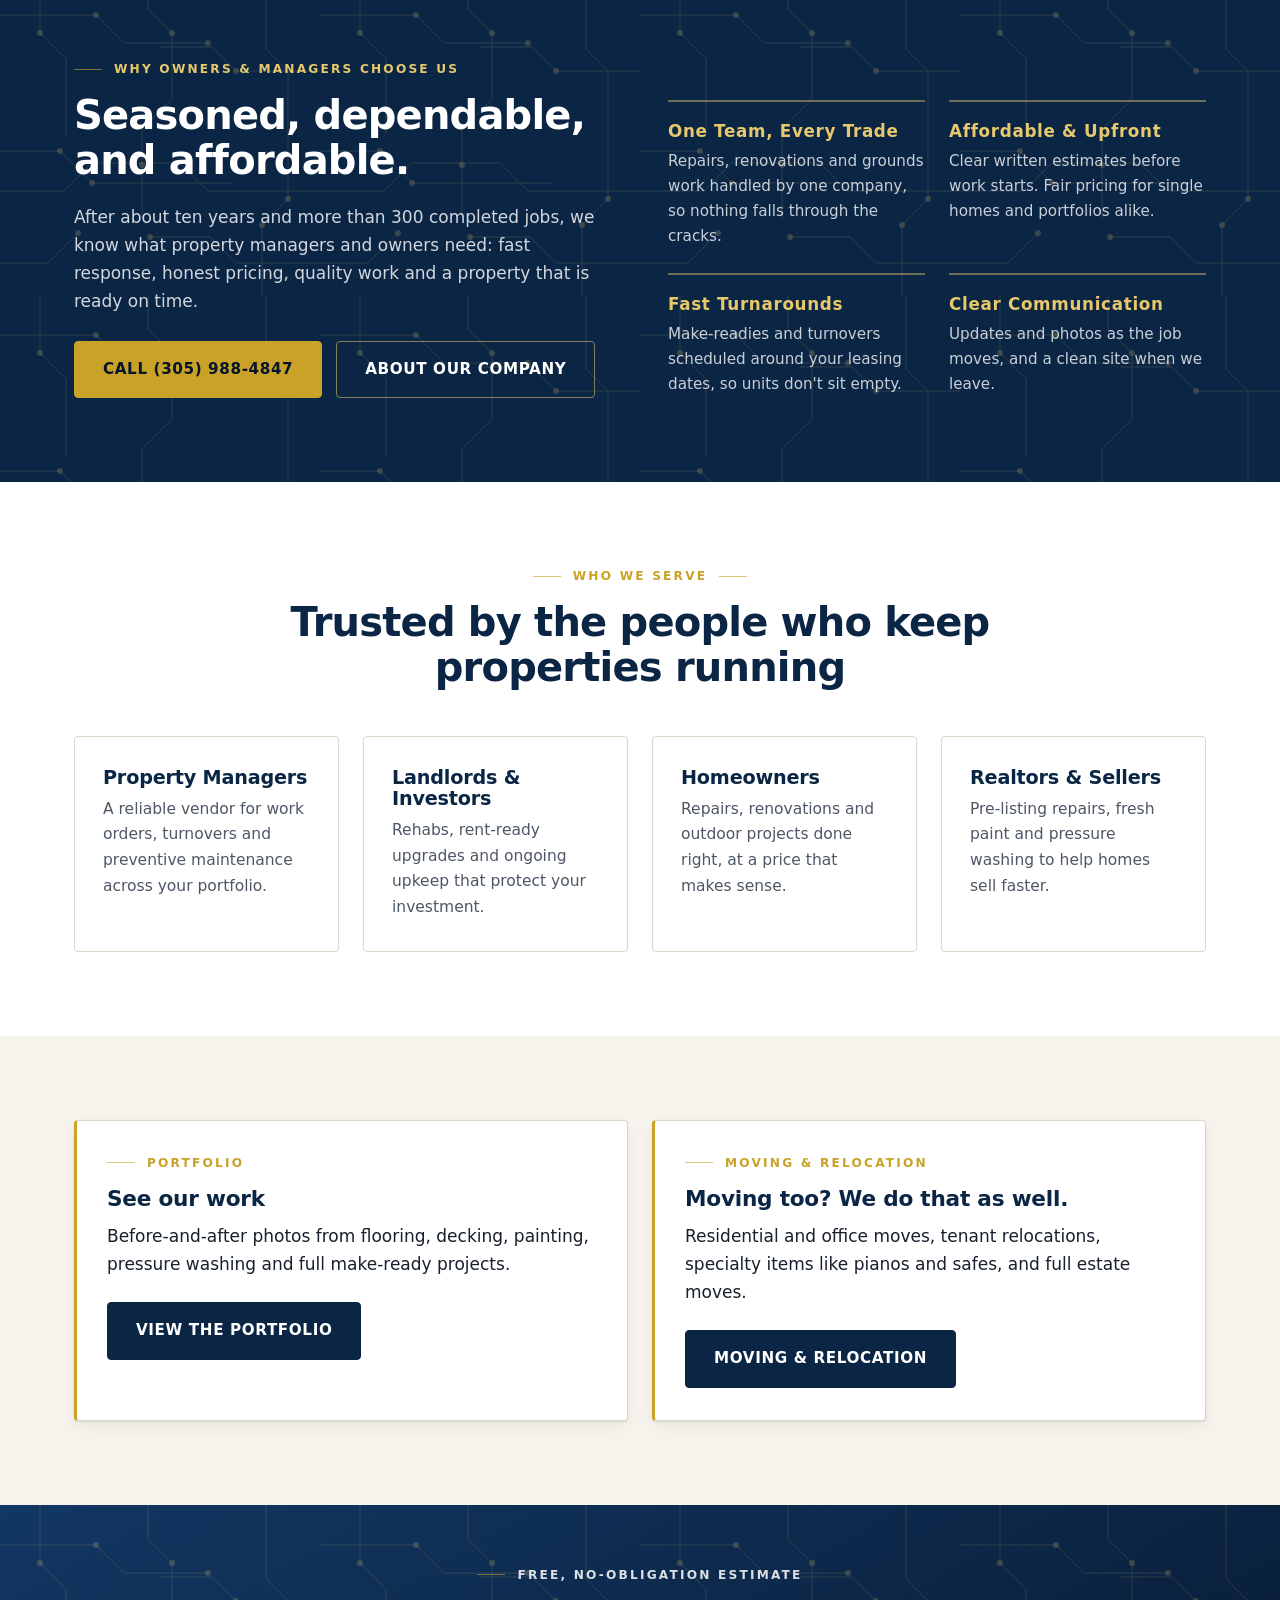
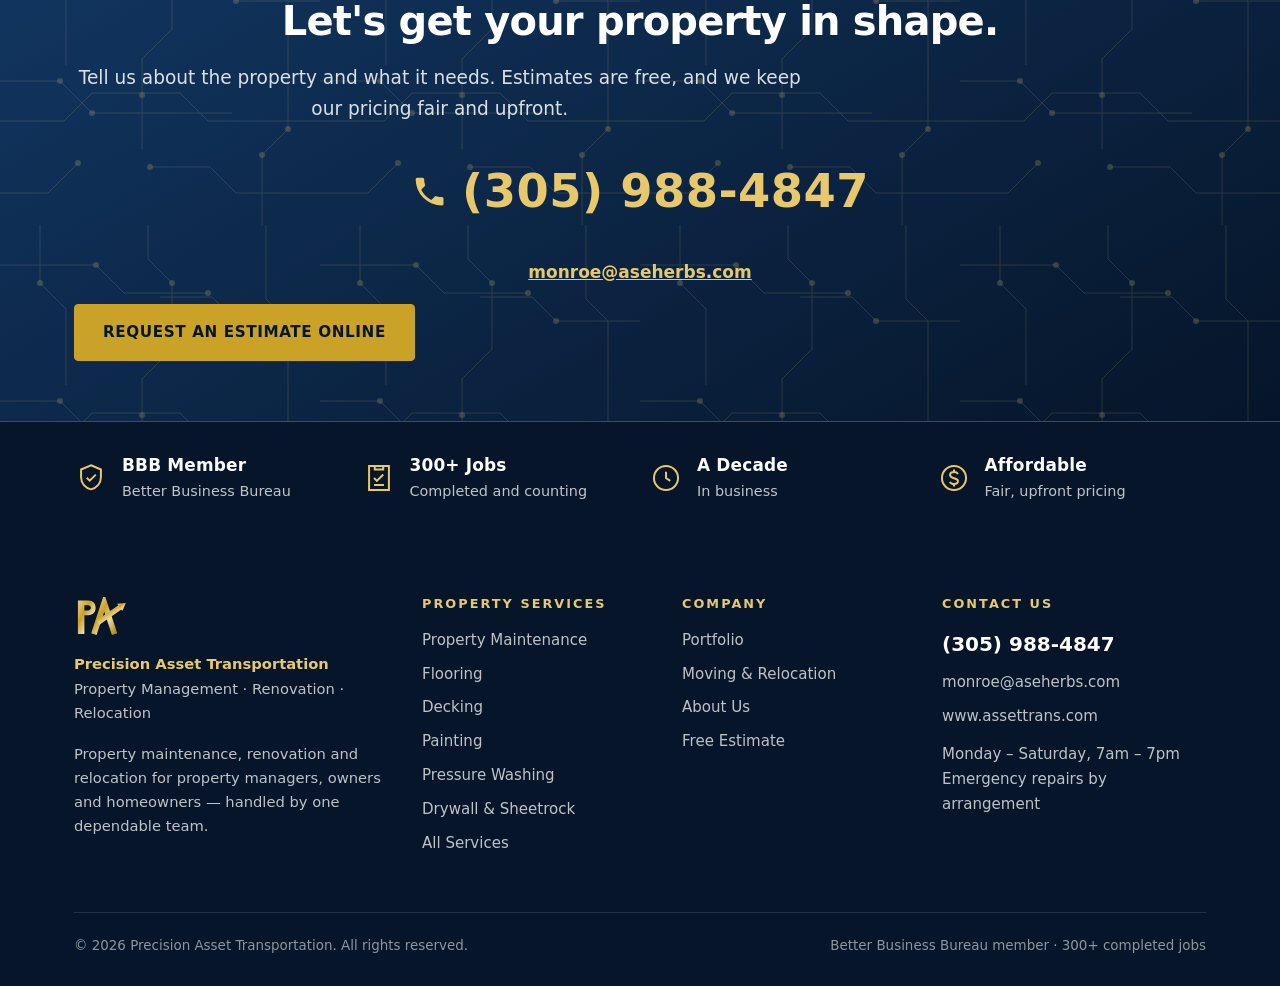
==== commit f64f5f7a: "Use (305) 988-4847 as the contact number Co-Authored-By: Claude Opus 5.5 <noreply@anthropic.com> Cla" ====
--- a/index.html
+++ b/index.html
@@ -4,11 +4,11 @@
 <meta charset="utf-8">
 <meta name="viewport" content="width=device-width, initial-scale=1">
 <title>Precision Asset Transportation | Property Management, Renovation &amp; Relocation</title>
-<meta name="description" content="Property maintenance and home renovation for property managers, owners and homeowners — flooring, decking, painting, pressure washing, drywall, plumbing, HVAC, electrical, lawn care and wood repair, plus moving and relocation. Affordable, upfront pricing. Call 1-888-751-9924.">
+<meta name="description" content="Property maintenance and home renovation for property managers, owners and homeowners — flooring, decking, painting, pressure washing, drywall, plumbing, HVAC, electrical, lawn care and wood repair, plus moving and relocation. Affordable, upfront pricing. Call (305) 988-4847.">
 <link rel="canonical" href="https://www.assettrans.com/">
 <meta property="og:type" content="website">
 <meta property="og:title" content="Precision Asset Transportation | Property Management, Renovation &amp; Relocation">
-<meta property="og:description" content="Property maintenance and home renovation for property managers, owners and homeowners — flooring, decking, painting, pressure washing, drywall, plumbing, HVAC, electrical, lawn care and wood repair, plus moving and relocation. Affordable, upfront pricing. Call 1-888-751-9924.">
+<meta property="og:description" content="Property maintenance and home renovation for property managers, owners and homeowners — flooring, decking, painting, pressure washing, drywall, plumbing, HVAC, electrical, lawn care and wood repair, plus moving and relocation. Affordable, upfront pricing. Call (305) 988-4847.">
 <meta property="og:url" content="https://www.assettrans.com/">
 <meta property="og:image" content="https://www.assettrans.com/assets/img/og-image.png">
 <meta property="og:image:width" content="1200">
@@ -16,7 +16,7 @@
 <meta property="og:image:alt" content="Precision Asset Transportation — Property Management · Renovation · Relocation">
 <meta name="twitter:card" content="summary_large_image">
 <meta name="twitter:title" content="Precision Asset Transportation | Property Management, Renovation &amp; Relocation">
-<meta name="twitter:description" content="Property maintenance and home renovation for property managers, owners and homeowners — flooring, decking, painting, pressure washing, drywall, plumbing, HVAC, electrical, lawn care and wood repair, plus moving and relocation. Affordable, upfront pricing. Call 1-888-751-9924.">
+<meta name="twitter:description" content="Property maintenance and home renovation for property managers, owners and homeowners — flooring, decking, painting, pressure washing, drywall, plumbing, HVAC, electrical, lawn care and wood repair, plus moving and relocation. Affordable, upfront pricing. Call (305) 988-4847.">
 <meta name="twitter:image" content="https://www.assettrans.com/assets/img/og-image.png">
 <meta property="og:site_name" content="Precision Asset Transportation">
 <meta name="theme-color" content="#0b2545">
@@ -32,7 +32,7 @@
   "name": "Precision Asset Transportation",
   "slogan": "Property Management \u00b7 Renovation \u00b7 Relocation",
   "url": "https://www.assettrans.com/",
-  "telephone": "+1-888-751-9924",
+  "telephone": "+1-305-988-4847",
   "email": "monroe@aseherbs.com",
   "logo": "https://www.assettrans.com/assets/img/logo-mark.svg",
   "image": "https://www.assettrans.com/assets/img/og-image.png",
@@ -94,9 +94,9 @@
       <a href="contact.html">Contact</a>
     </nav>
     <div class="header-cta">
-      <a class="header-phone" href="tel:+18887519924">
+      <a class="header-phone" href="tel:+13059884847">
         <svg viewBox="0 0 24 24" aria-hidden="true"><path d="M6.6 10.8a15.1 15.1 0 0 0 6.6 6.6l2.2-2.2a1 1 0 0 1 1-.24 11.4 11.4 0 0 0 3.6.58 1 1 0 0 1 1 1V20a1 1 0 0 1-1 1A17 17 0 0 1 3 4a1 1 0 0 1 1-1h3.5a1 1 0 0 1 1 1 11.4 11.4 0 0 0 .57 3.6 1 1 0 0 1-.25 1z"/></svg>
-        <span>1-888-751-9924</span>
+        <span>(305) 988-4847</span>
       </a>
       <a class="btn btn--gold" href="contact.html">Free Estimate</a>
     </div>
@@ -127,11 +127,11 @@
         <aside class="contact-card" aria-label="Contact us">
           <p class="contact-card__eyebrow">Get a Free Estimate</p>
           <h2>Talk to us today</h2>
-          <a class="contact-card__line contact-card__phone" href="tel:+18887519924"><svg viewBox="0 0 24 24" aria-hidden="true"><path d="M6.6 10.8a15.1 15.1 0 0 0 6.6 6.6l2.2-2.2a1 1 0 0 1 1-.24 11.4 11.4 0 0 0 3.6.58 1 1 0 0 1 1 1V20a1 1 0 0 1-1 1A17 17 0 0 1 3 4a1 1 0 0 1 1-1h3.5a1 1 0 0 1 1 1 11.4 11.4 0 0 0 .57 3.6 1 1 0 0 1-.25 1z"/></svg><span>1-888-751-9924</span></a>
+          <a class="contact-card__line contact-card__phone" href="tel:+13059884847"><svg viewBox="0 0 24 24" aria-hidden="true"><path d="M6.6 10.8a15.1 15.1 0 0 0 6.6 6.6l2.2-2.2a1 1 0 0 1 1-.24 11.4 11.4 0 0 0 3.6.58 1 1 0 0 1 1 1V20a1 1 0 0 1-1 1A17 17 0 0 1 3 4a1 1 0 0 1 1-1h3.5a1 1 0 0 1 1 1 11.4 11.4 0 0 0 .57 3.6 1 1 0 0 1-.25 1z"/></svg><span>(305) 988-4847</span></a>
           <a class="contact-card__line" href="mailto:monroe@aseherbs.com"><svg viewBox="0 0 24 24" aria-hidden="true"><rect x="3" y="5" width="18" height="14" rx="1.5"/><path d="M3.5 6l8.5 7 8.5-7"/></svg><span>monroe@aseherbs.com</span></a>
           <p class="contact-card__line contact-card__hours"><svg viewBox="0 0 24 24" aria-hidden="true"><circle cx="12" cy="12" r="8.5"/><path d="M12 7.5V12l3 2"/></svg><span>Mon – Sat, 7am – 7pm<br><small>Emergency repairs by arrangement</small></span></p>
           <div class="contact-card__btns">
-            <a class="btn btn--gold" href="tel:+18887519924">Call Now</a>
+            <a class="btn btn--gold" href="tel:+13059884847">Call Now</a>
             <a class="btn btn--ghost" href="contact.html">Request an Estimate</a>
           </div>
           <p class="contact-card__note">Affordable, upfront pricing. No surprises.</p>
@@ -273,7 +273,7 @@
           <h2>Seasoned, dependable, and affordable.</h2>
           <p>After about ten years and more than 300 completed jobs, we know what property managers and owners need: fast response, honest pricing, quality work and a property that is ready on time.</p>
           <div class="btn-row" style="margin-top:26px">
-            <a class="btn btn--gold" href="tel:+18887519924">Call 1-888-751-9924</a>
+            <a class="btn btn--gold" href="tel:+13059884847">Call (305) 988-4847</a>
             <a class="btn btn--ghost" href="about.html">About Our Company</a>
           </div>
         </div>
@@ -330,9 +330,9 @@
       <p class="eyebrow" style="justify-content:center">Free, No-Obligation Estimate</p>
       <h2>Let's get your property in shape.</h2>
       <p class="lede center">Tell us about the property and what it needs. Estimates are free, and we keep our pricing fair and upfront.</p>
-      <a class="phone-xl" href="tel:+18887519924">
+      <a class="phone-xl" href="tel:+13059884847">
         <svg viewBox="0 0 24 24" aria-hidden="true"><path d="M6.6 10.8a15.1 15.1 0 0 0 6.6 6.6l2.2-2.2a1 1 0 0 1 1-.24 11.4 11.4 0 0 0 3.6.58 1 1 0 0 1 1 1V20a1 1 0 0 1-1 1A17 17 0 0 1 3 4a1 1 0 0 1 1-1h3.5a1 1 0 0 1 1 1 11.4 11.4 0 0 0 .57 3.6 1 1 0 0 1-.25 1z"/></svg>
-        1-888-751-9924
+        (305) 988-4847
       </a>
       <p class="cta-email"><a href="mailto:monroe@aseherbs.com">monroe@aseherbs.com</a></p>
       <div class="btn-row"><a class="btn btn--gold" href="contact.html">Request an Estimate Online</a></div>
@@ -384,7 +384,7 @@
       <div>
         <h4>Contact Us</h4>
         <ul>
-          <li><a class="footer-phone" href="tel:+18887519924">1-888-751-9924</a></li>
+          <li><a class="footer-phone" href="tel:+13059884847">(305) 988-4847</a></li>
           <li><a href="mailto:monroe@aseherbs.com">monroe@aseherbs.com</a></li>
           <li>www.assettrans.com</li>
         </ul>
@@ -399,9 +399,9 @@
 </footer>
 
 <div class="call-bar">
-  <a href="tel:+18887519924">
+  <a href="tel:+13059884847">
     <svg viewBox="0 0 24 24" aria-hidden="true"><path d="M6.6 10.8a15.1 15.1 0 0 0 6.6 6.6l2.2-2.2a1 1 0 0 1 1-.24 11.4 11.4 0 0 0 3.6.58 1 1 0 0 1 1 1V20a1 1 0 0 1-1 1A17 17 0 0 1 3 4a1 1 0 0 1 1-1h3.5a1 1 0 0 1 1 1 11.4 11.4 0 0 0 .57 3.6 1 1 0 0 1-.25 1z"/></svg>
-    Call 1-888-751-9924
+    Call (305) 988-4847
   </a>
 </div>
 
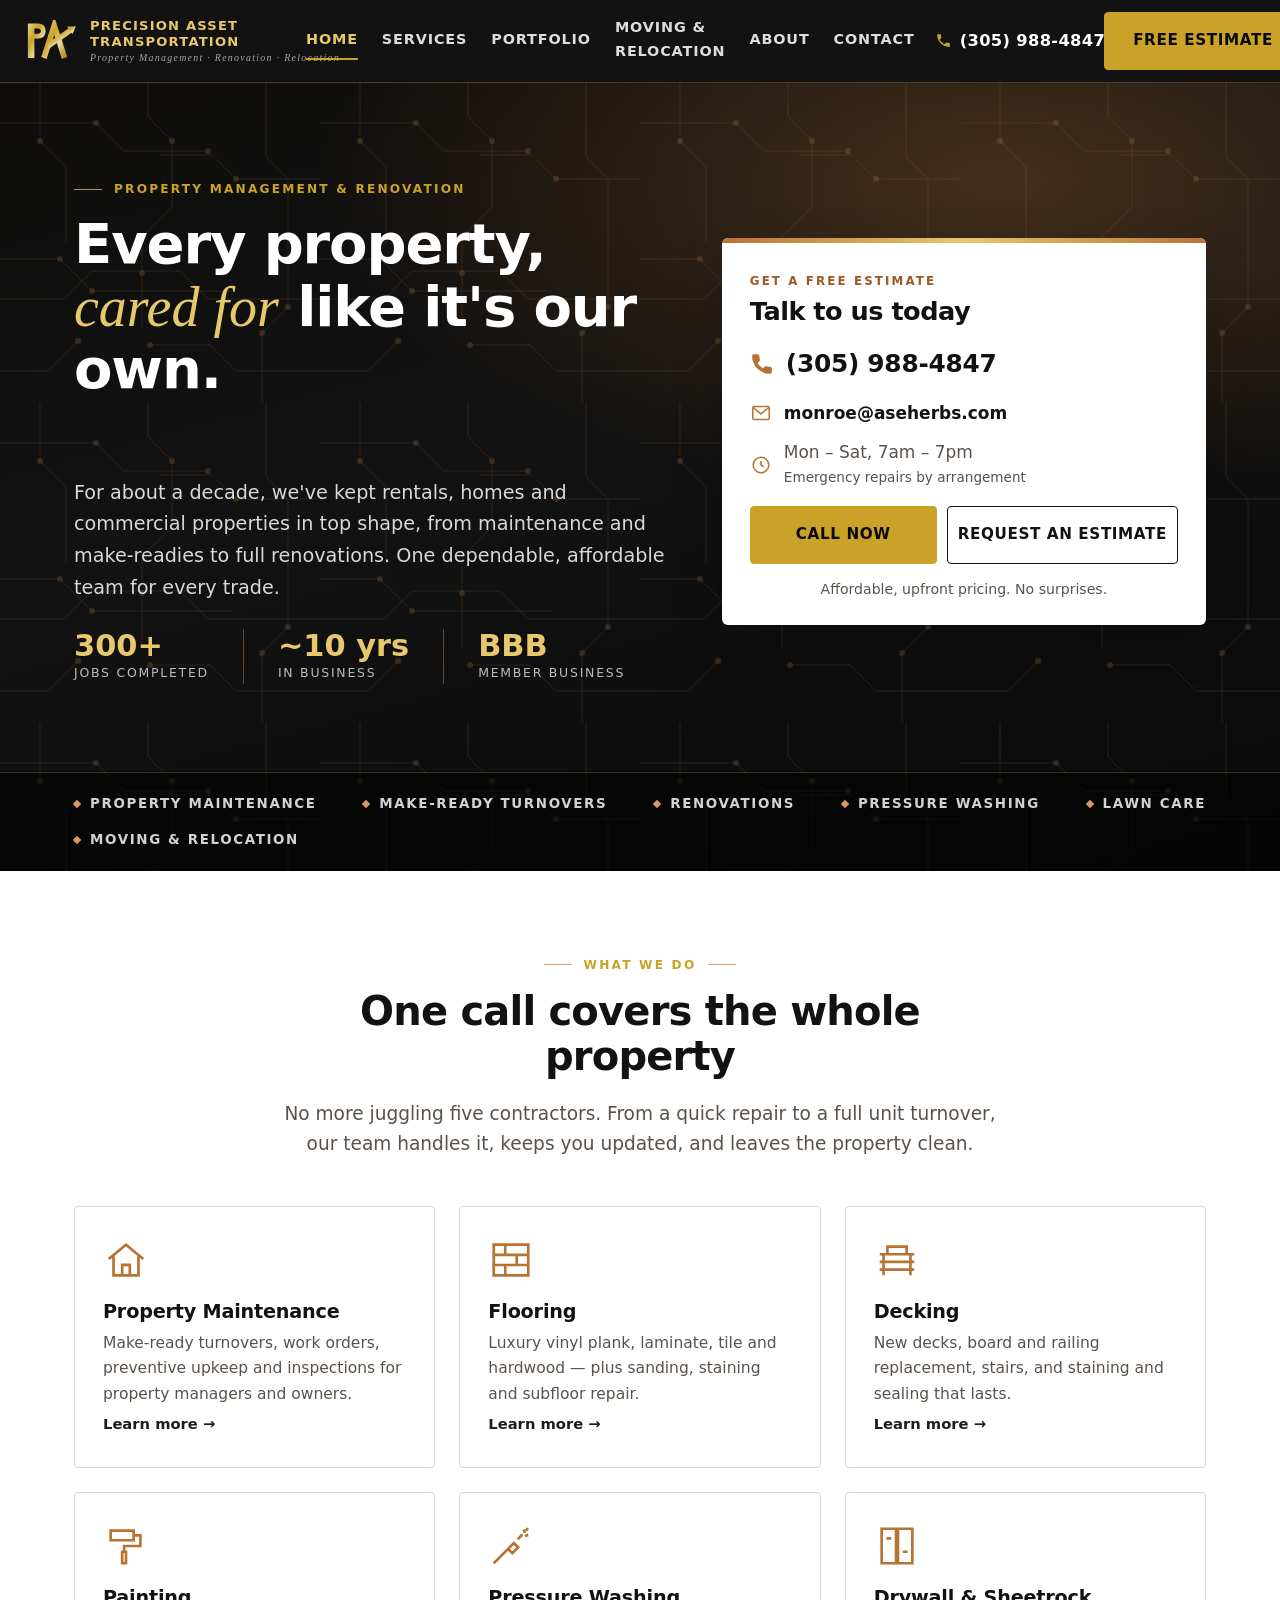
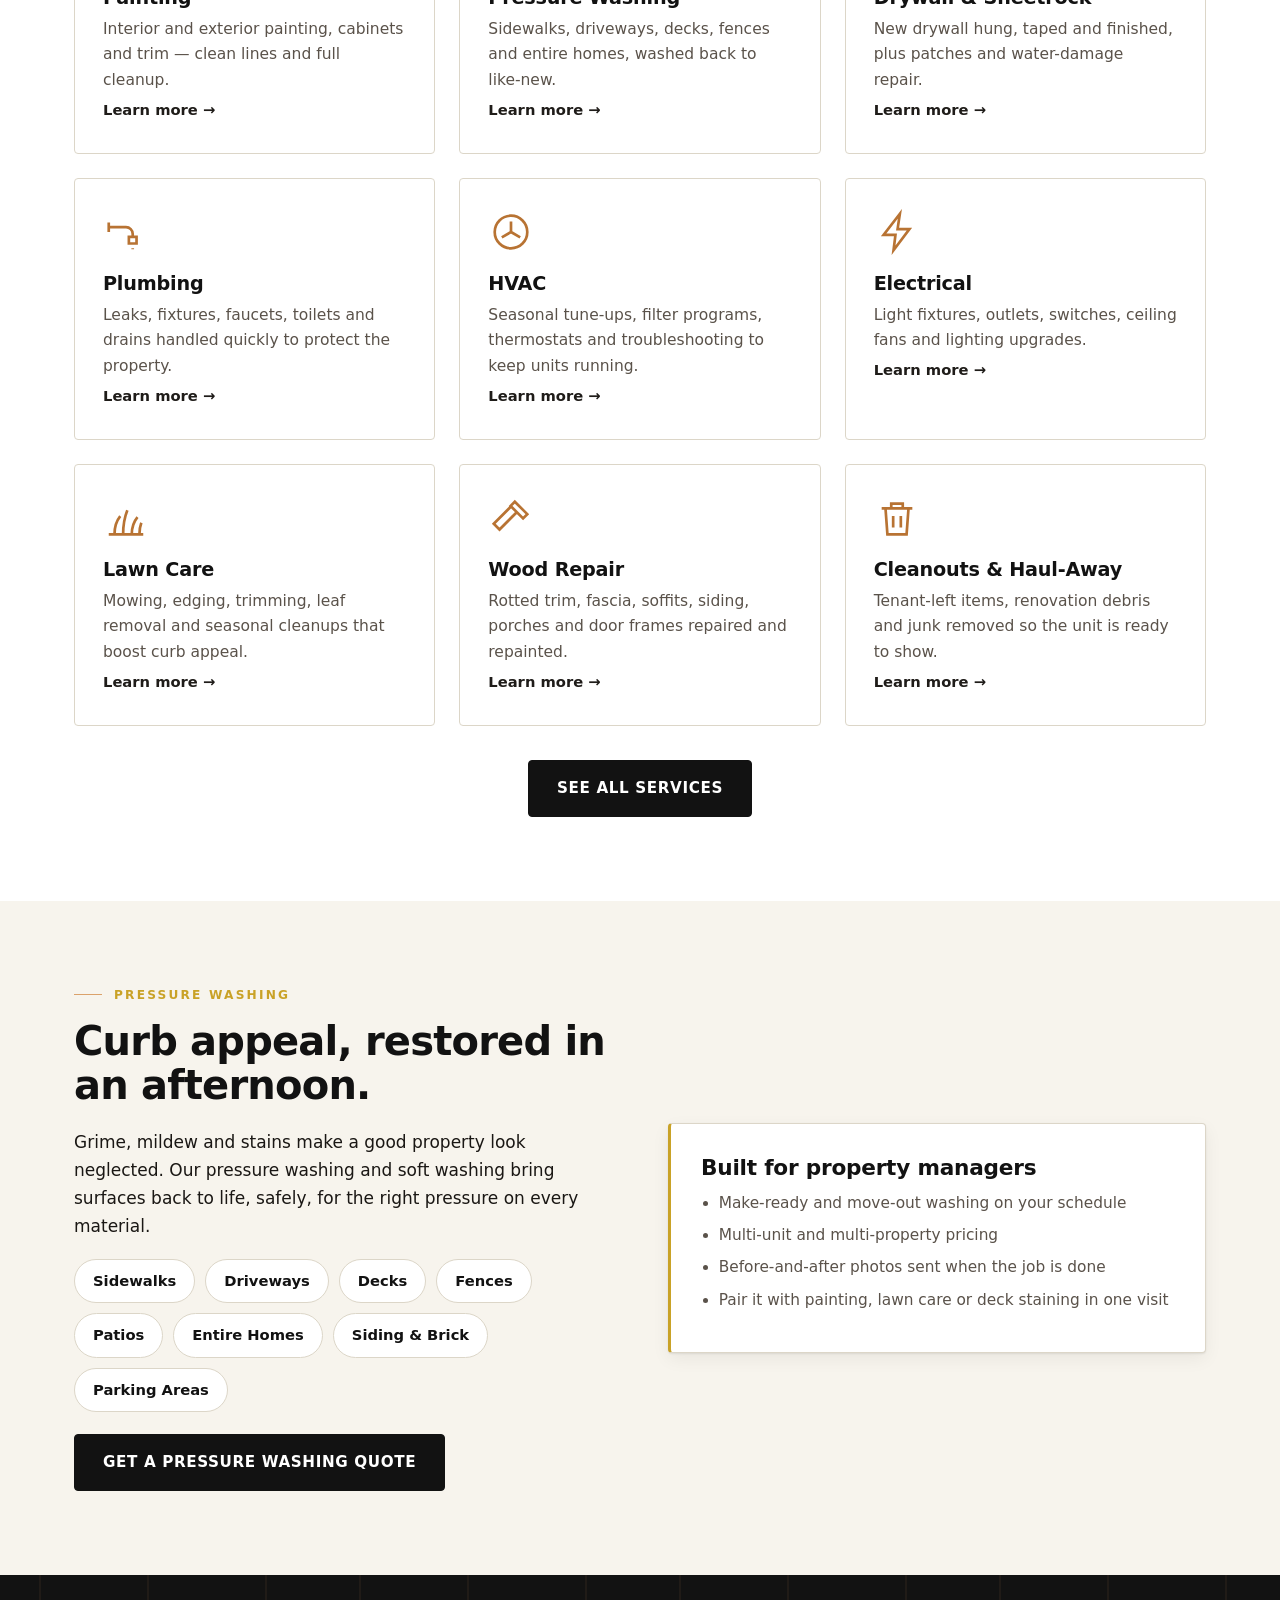
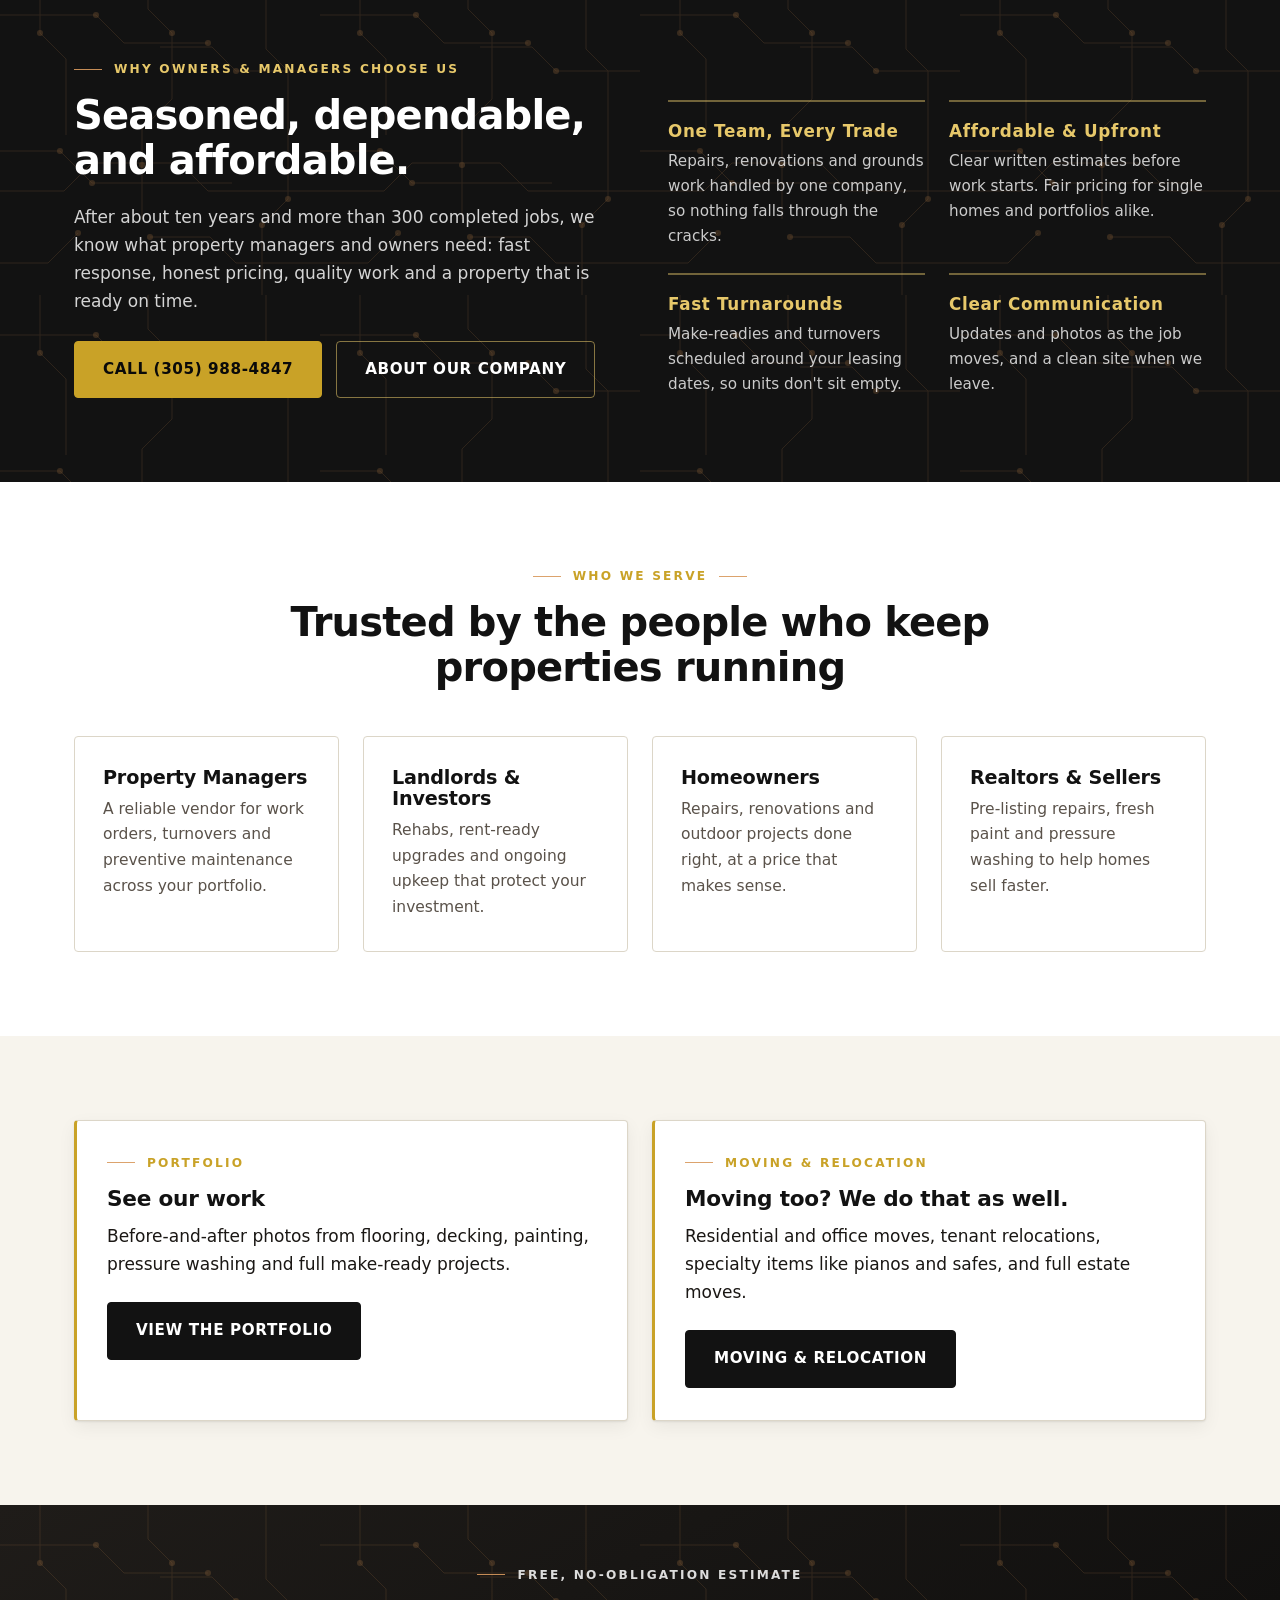
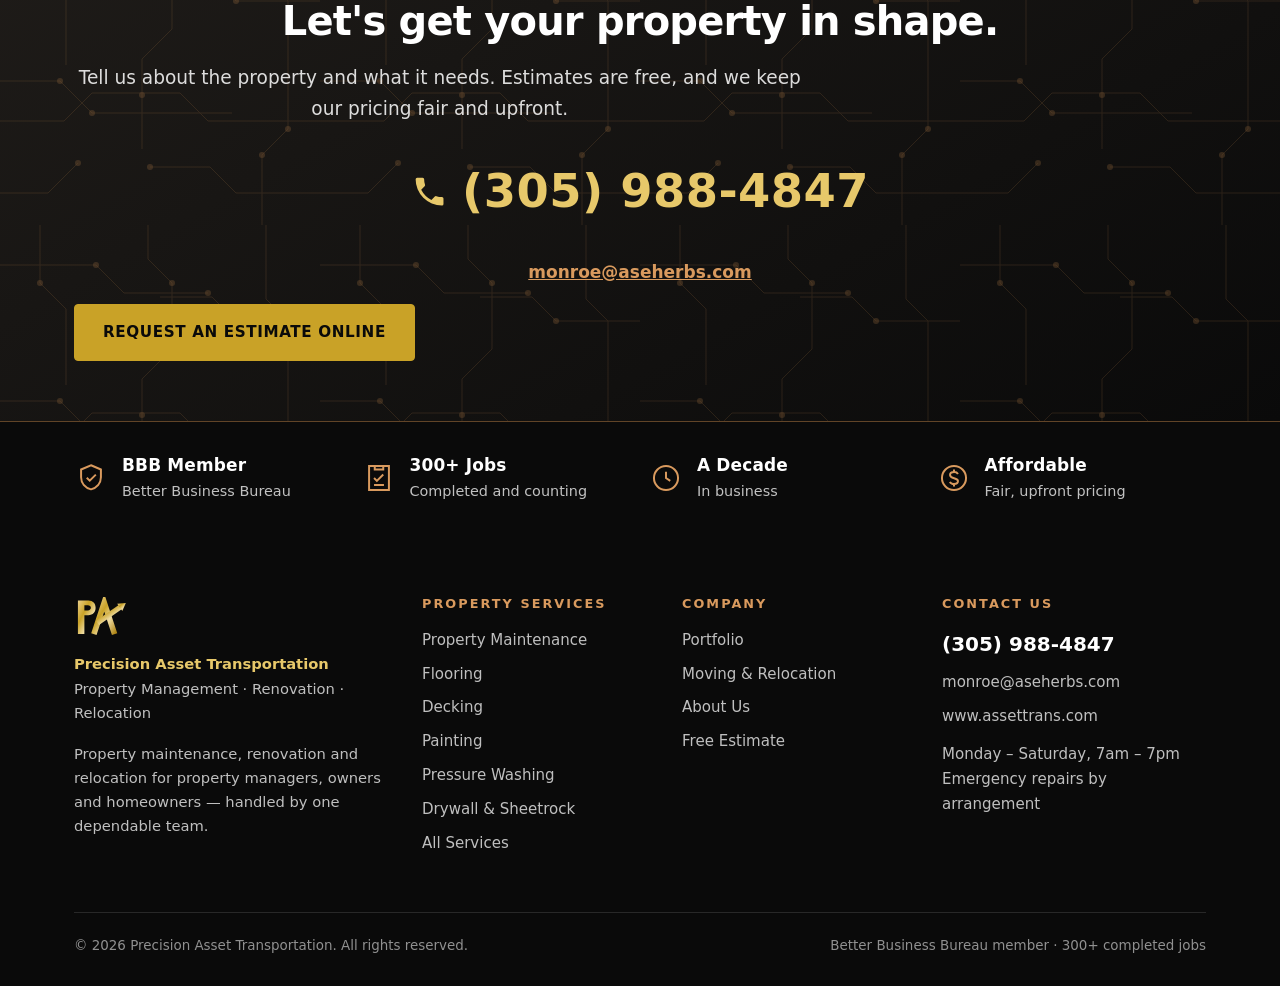
==== commit b799a1bf: "Black, gold and copper color scheme Co-Authored-By: Claude Opus 5.5 <noreply@anthropic.com> Claude-S" ====
--- a/index.html
+++ b/index.html
@@ -19,7 +19,7 @@
 <meta name="twitter:description" content="Property maintenance and home renovation for property managers, owners and homeowners — flooring, decking, painting, pressure washing, drywall, plumbing, HVAC, electrical, lawn care and wood repair, plus moving and relocation. Affordable, upfront pricing. Call (305) 988-4847.">
 <meta name="twitter:image" content="https://www.assettrans.com/assets/img/og-image.png">
 <meta property="og:site_name" content="Precision Asset Transportation">
-<meta name="theme-color" content="#0b2545">
+<meta name="theme-color" content="#0A0A0A">
 <link rel="icon" href="assets/img/favicon.svg" type="image/svg+xml">
 <link rel="icon" href="assets/img/favicon-32.png" sizes="32x32" type="image/png">
 <link rel="apple-touch-icon" href="assets/img/apple-touch-icon.png">
--- a/assets/css/styles.css
+++ b/assets/css/styles.css
@@ -5,19 +5,22 @@
    ========================================================================== */
 
 :root {
-  --navy-900: #061529;
-  --navy-800: #0b2545;
-  --navy-700: #123763;
-  --navy-600: #1b4a80;
+  --navy-900: #0A0A0A;
+  --navy-800: #121212;
+  --navy-700: #1F1C19;
+  --navy-600: #2E2822;
   --gold: #c9a227;
   --gold-light: #e7c86a;
   --gold-pale: #f3e6bd;
   --ivory: #f7f4ed;
   --ivory-dim: #efeadd;
-  --ink: #17202c;
-  --ink-soft: #4d5765;
+  --ink: #1A1714;
+  --ink-soft: #5A524A;
   --line: #dcd6c8;
   --white: #ffffff;
+  --copper: #B87333;
+  --copper-light: #D99A5E;
+  --copper-deep: #9A5A26;
 
   --font-body: system-ui, -apple-system, "Segoe UI", Roboto, "Helvetica Neue", Arial, sans-serif;
   --font-display: "Helvetica Neue", "Segoe UI", system-ui, Arial, sans-serif;
@@ -25,8 +28,8 @@
 
   --wrap: 1180px;
   --radius: 4px;
-  --shadow-sm: 0 1px 2px rgba(6, 21, 41, .08), 0 6px 18px rgba(6, 21, 41, .06);
-  --shadow-lg: 0 18px 50px rgba(6, 21, 41, .16);
+  --shadow-sm: 0 1px 2px rgba(0, 0, 0, .08), 0 6px 18px rgba(0, 0, 0, .06);
+  --shadow-lg: 0 18px 50px rgba(0, 0, 0, .16);
   --ease: cubic-bezier(.2, .7, .3, 1);
 }
 
@@ -152,19 +155,19 @@
 .hero {
   position: relative; overflow: hidden; color: var(--white);
   background:
-    radial-gradient(1100px 520px at 78% 12%, rgba(27, 74, 128, .55), transparent 62%),
-    linear-gradient(165deg, #0d2a50 0%, var(--navy-800) 46%, var(--navy-900) 100%);
+    radial-gradient(1100px 520px at 78% 12%, rgba(184, 115, 51, .30), transparent 62%),
+    linear-gradient(165deg, #0F0E0D 0%, var(--navy-800) 46%, var(--navy-900) 100%);
 }
 .circuitry::after {
   content: ""; position: absolute; inset: 0; pointer-events: none; opacity: .5;
   background-image: url("data:image/svg+xml;utf8,\
 <svg xmlns='http://www.w3.org/2000/svg' width='320' height='320' viewBox='0 0 320 320'>\
-<g fill='none' stroke='%23e7c86a' stroke-width='1' opacity='0.30'>\
+<g fill='none' stroke='%23c98a4b' stroke-width='1' opacity='0.30'>\
 <path d='M0 40h96l28 28h84M320 96H236l-24-24h-52M0 176h60l32 32h140M320 216H208l-28-28H92l-28 28H0'/>\
 <path d='M40 0v58l26 26v76M148 0v34l24 24v66l-30 30v90M262 320v-70l26-26V96l-22-22V0'/>\
 <path d='M320 288h-84l-26-26H150M0 288h48l30-30'/>\
 </g>\
-<g fill='%23e7c86a' opacity='0.42'>\
+<g fill='%23c98a4b' opacity='0.42'>\
 <circle cx='96' cy='40' r='3'/><circle cx='208' cy='68' r='3'/><circle cx='236' cy='96' r='3'/>\
 <circle cx='40' cy='58' r='3'/><circle cx='172' cy='58' r='3'/><circle cx='92' cy='208' r='3'/>\
 <circle cx='60' cy='176' r='3'/><circle cx='288' cy='224' r='3'/><circle cx='150' cy='262' r='3'/>\
@@ -217,7 +220,7 @@
 /* Trust strip beneath the hero */
 .trust {
   position: relative; z-index: 2; border-top: 1px solid rgba(231, 200, 106, .22);
-  background: rgba(6, 21, 41, .55);
+  background: rgba(0, 0, 0, .55);
 }
 .trust ul {
   list-style: none; margin: 0; padding: 20px 0; display: flex; flex-wrap: wrap;
@@ -327,7 +330,7 @@
   position: relative; overflow: hidden; border-radius: 6px; text-align: center;
   padding: 54px 34px; color: var(--white);
   border: 1px solid rgba(231, 200, 106, .38);
-  background: linear-gradient(155deg, #10305c 0%, var(--navy-800) 55%, var(--navy-900) 100%);
+  background: linear-gradient(155deg, #171513 0%, var(--navy-800) 55%, var(--navy-900) 100%);
   box-shadow: var(--shadow-lg);
 }
 .brand-card > * { position: relative; z-index: 2; }
@@ -397,7 +400,7 @@
   background: var(--white); transition: .18s var(--ease);
 }
 textarea { min-height: 130px; resize: vertical; }
-input:focus, select:focus, textarea:focus { border-color: var(--navy-700); box-shadow: 0 0 0 3px rgba(18, 55, 99, .12); outline: none; }
+input:focus, select:focus, textarea:focus { border-color: var(--navy-700); box-shadow: 0 0 0 3px rgba(184, 115, 51, .14); outline: none; }
 .form-note { font-size: .86rem; color: var(--ink-soft); }
 .form-status { margin-top: 14px; font-weight: 600; display: none; }
 .form-status.is-visible { display: block; }
@@ -526,7 +529,7 @@
   border-radius: 6px; border-top: 4px solid var(--gold); padding: 30px 28px 24px;
   box-shadow: var(--shadow-lg);
 }
-.contact-card__eyebrow { font-size: .74rem; font-weight: 700; letter-spacing: .18em; text-transform: uppercase; color: #9a7a14; margin: 0 0 6px; }
+.contact-card__eyebrow { font-size: .74rem; font-weight: 700; letter-spacing: .18em; text-transform: uppercase; color: #9A5A26; margin: 0 0 6px; }
 .contact-card h2 { font-size: 1.6rem; color: var(--navy-800); margin-bottom: 18px; }
 .contact-card__line { display: flex; align-items: center; gap: 12px; margin: 0 0 14px; color: var(--navy-800); text-decoration: none; font-weight: 600; overflow-wrap: anywhere; }
 .contact-card__line svg { width: 22px; height: 22px; flex: none; fill: none; stroke: var(--gold); stroke-width: 1.7; }
@@ -542,7 +545,7 @@
 .contact-card__note { margin: 14px 0 0; font-size: .88rem; color: var(--ink-soft); text-align: center; }
 
 .card-link { display: inline-block; margin-top: 4px; font-weight: 700; font-size: .92rem; color: var(--navy-700); text-decoration: none; }
-.card-link:hover { color: #9a7a14; }
+.card-link:hover { color: #9A5A26; }
 .btn--sm { padding: 10px 18px; font-size: .82rem; margin-top: 6px; }
 .feature-pair .panel .btn { margin-top: 6px; }
 .cta-email { margin: 6px 0 18px; }
@@ -554,7 +557,7 @@
   border: 1px solid var(--line); border-radius: 100px; padding: 7px 15px; font-size: .88rem;
   font-weight: 600; color: var(--navy-800); text-decoration: none; background: var(--white);
 }
-.subnav a:hover { border-color: var(--gold); color: #9a7a14; }
+.subnav a:hover { border-color: var(--gold); color: #9A5A26; }
 .detail { scroll-margin-top: 110px; }
 
 .proof { background: var(--navy-900); border-top: 1px solid rgba(231, 200, 106, .3); padding: 30px 0; }
@@ -583,7 +586,7 @@
 .project figcaption { padding: 16px 18px 18px; display: flex; flex-direction: column; gap: 2px; }
 .project figcaption strong { color: var(--navy-800); font-family: var(--font-display); }
 .project figcaption span { color: var(--ink-soft); font-size: .92rem; }
-.project__tag { font-size: .7rem !important; font-weight: 700; letter-spacing: .16em; text-transform: uppercase; color: #9a7a14 !important; }
+.project__tag { font-size: .7rem !important; font-weight: 700; letter-spacing: .16em; text-transform: uppercase; color: #9A5A26 !important; }
 .portfolio-note { text-align: center; margin-top: 34px; color: var(--ink-soft); }
 
 .about-stats { list-style: none; padding: 0; margin: 22px 0 0; display: grid; grid-template-columns: repeat(3, 1fr); gap: 12px; }
@@ -612,3 +615,29 @@
 @media (max-width: 1000px) {
   .hero__inner--home { grid-template-columns: 1fr; grid-template-areas: "text" "card" "more"; row-gap: 26px; }
 }
+
+/* ===== Black, gold & copper theme ===== */
+.eyebrow::before, .center .eyebrow::after, .mission .eyebrow::after { background: var(--copper-light); opacity: .9; }
+.trust li::before { background: var(--copper-light); }
+.card::before { background: linear-gradient(90deg, var(--copper), var(--gold-light)); }
+.card .icon, .detail .icon { color: var(--copper); }
+.detail .detail-tag { color: var(--copper-deep); }
+.mission-rule, .brand-card .card-rule { background: linear-gradient(90deg, var(--copper), var(--gold-light)); opacity: 1; }
+.brand-card { border-color: rgba(201, 138, 75, .45); }
+.proof { border-top-color: rgba(201, 138, 75, .45); }
+.proof-list svg { stroke: var(--copper-light); }
+.project__media { background: radial-gradient(120% 90% at 30% 20%, #2A2017, #0A0A0A); color: var(--copper-light); }
+.hero-stats strong { color: var(--gold-light); }
+.hero-stats li + li { border-left: 1px solid rgba(201, 138, 75, .45); padding-left: 34px; }
+.contact-card { border-top: 0; padding-top: 34px; overflow: hidden; }
+.contact-card::before { content: ""; position: absolute; left: 0; right: 0; top: 0; height: 5px; background: linear-gradient(90deg, var(--copper), var(--gold-light), var(--copper)); }
+.contact-card__line svg { stroke: var(--copper); }
+.contact-card__phone svg { fill: var(--copper); }
+.btn--navy:hover { background: var(--copper-deep); border-color: var(--copper-deep); }
+.site-header { border-bottom: 1px solid rgba(201, 138, 75, .35); }
+.filter.is-active { background: var(--navy-800); border-color: var(--copper); }
+.subnav a:hover, .filter:hover { border-color: var(--copper); }
+.site-footer h4 { color: var(--copper-light); }
+.cta-email a { color: var(--copper-light); }
+.step::before { color: var(--copper); }
+@media (max-width: 560px) { .hero-stats li + li { padding-left: 0; border-left: 0; } }
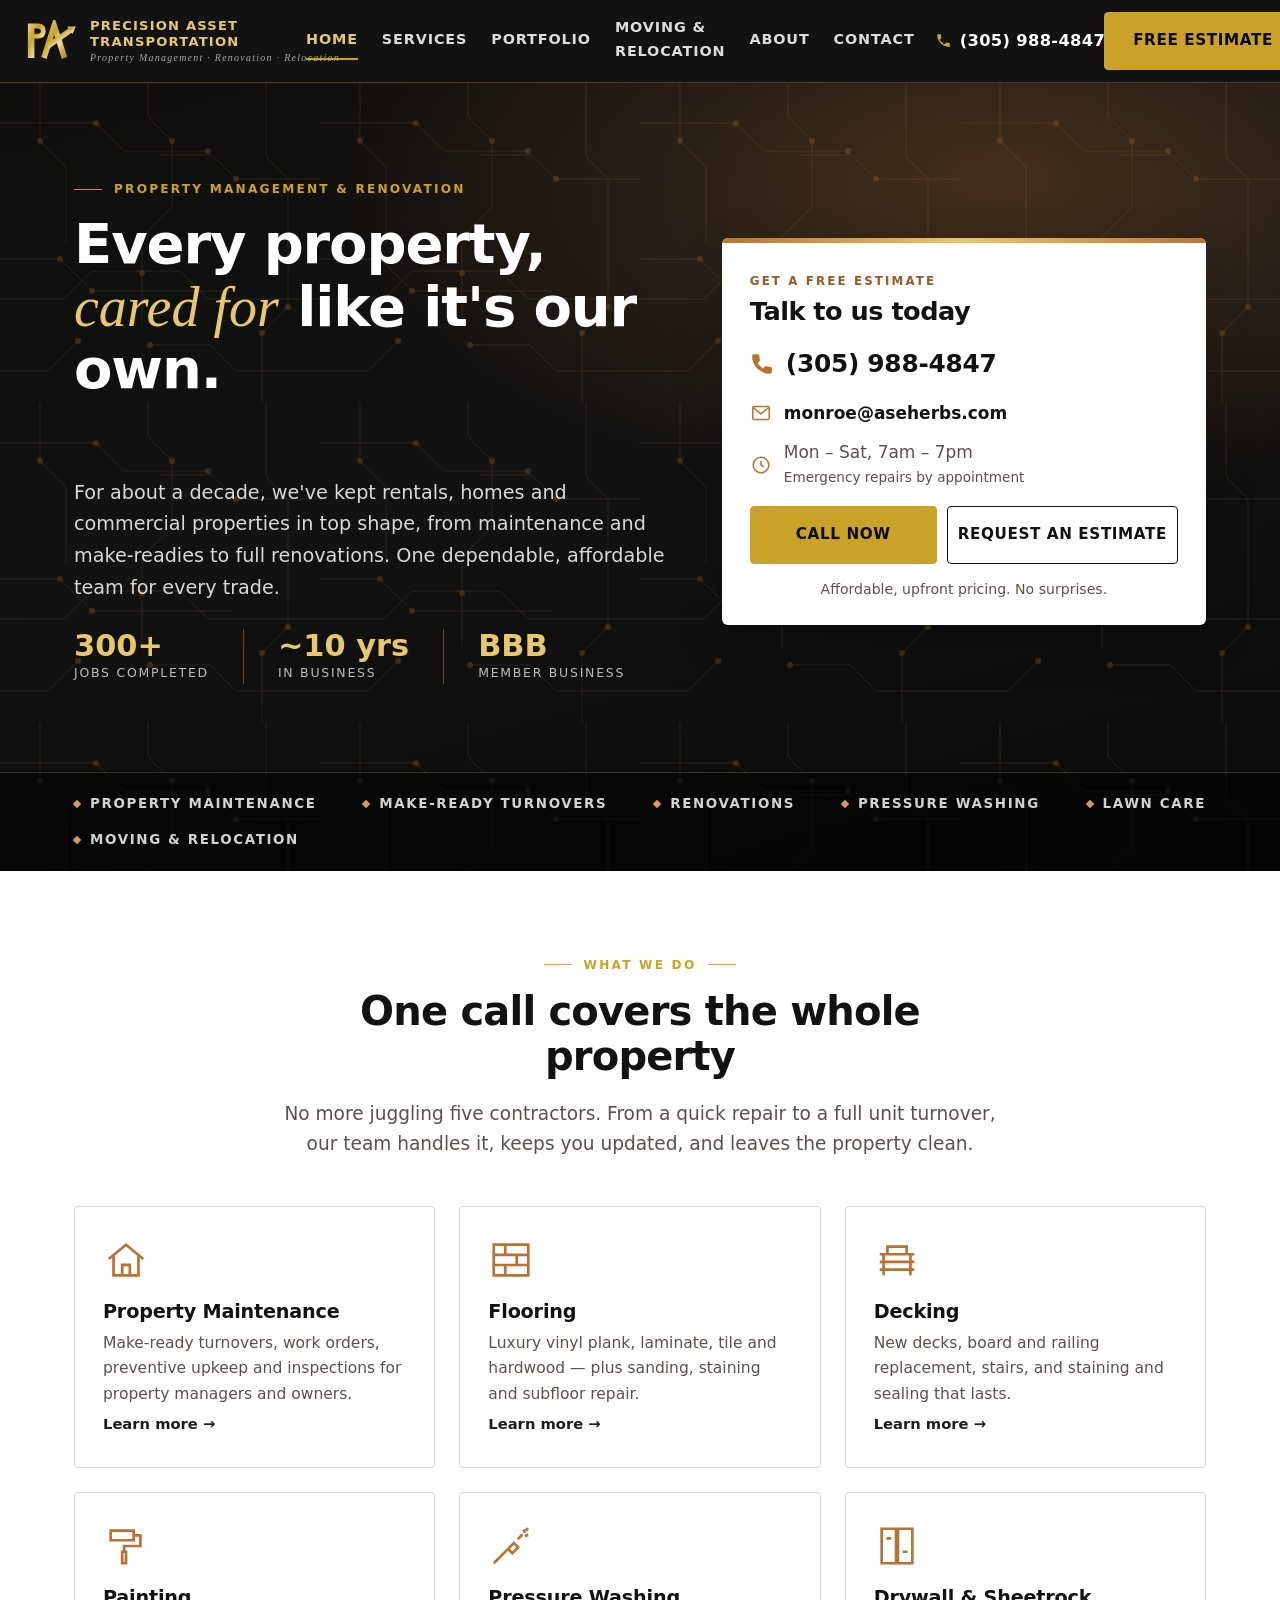
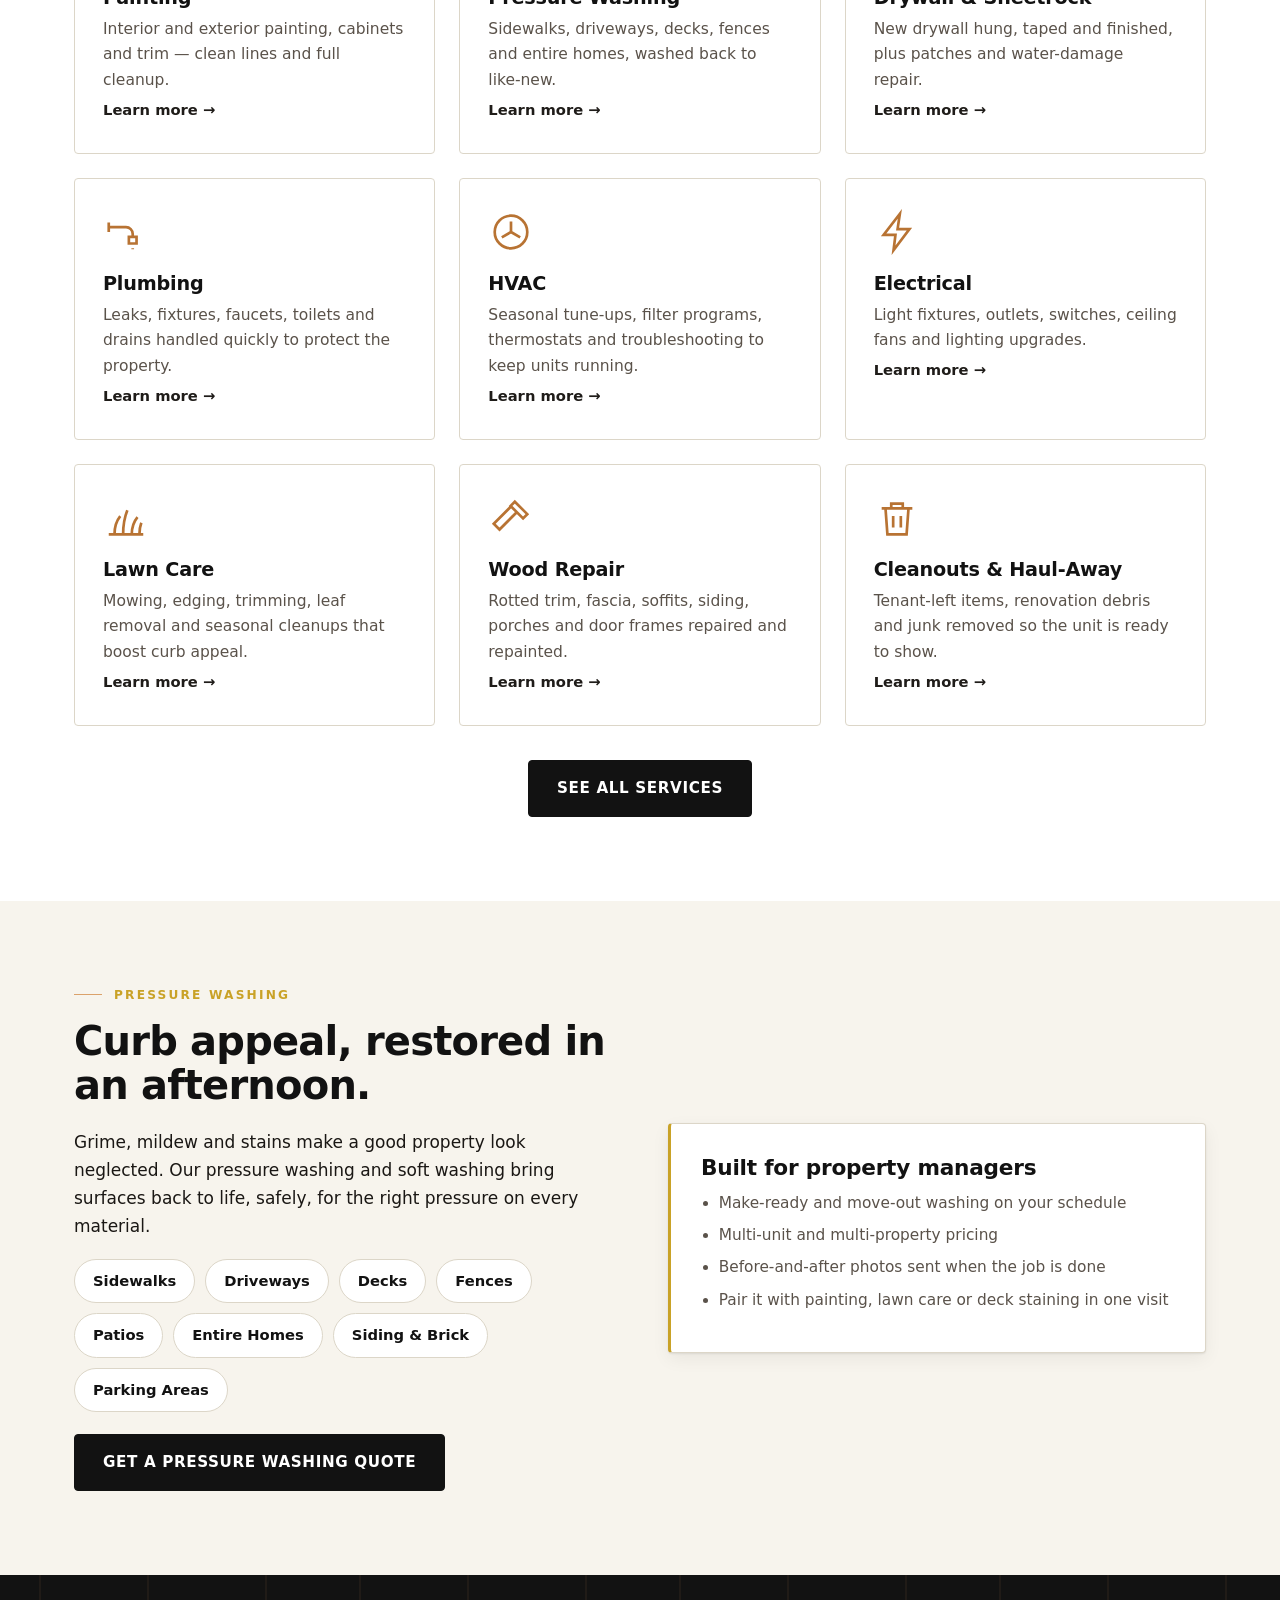
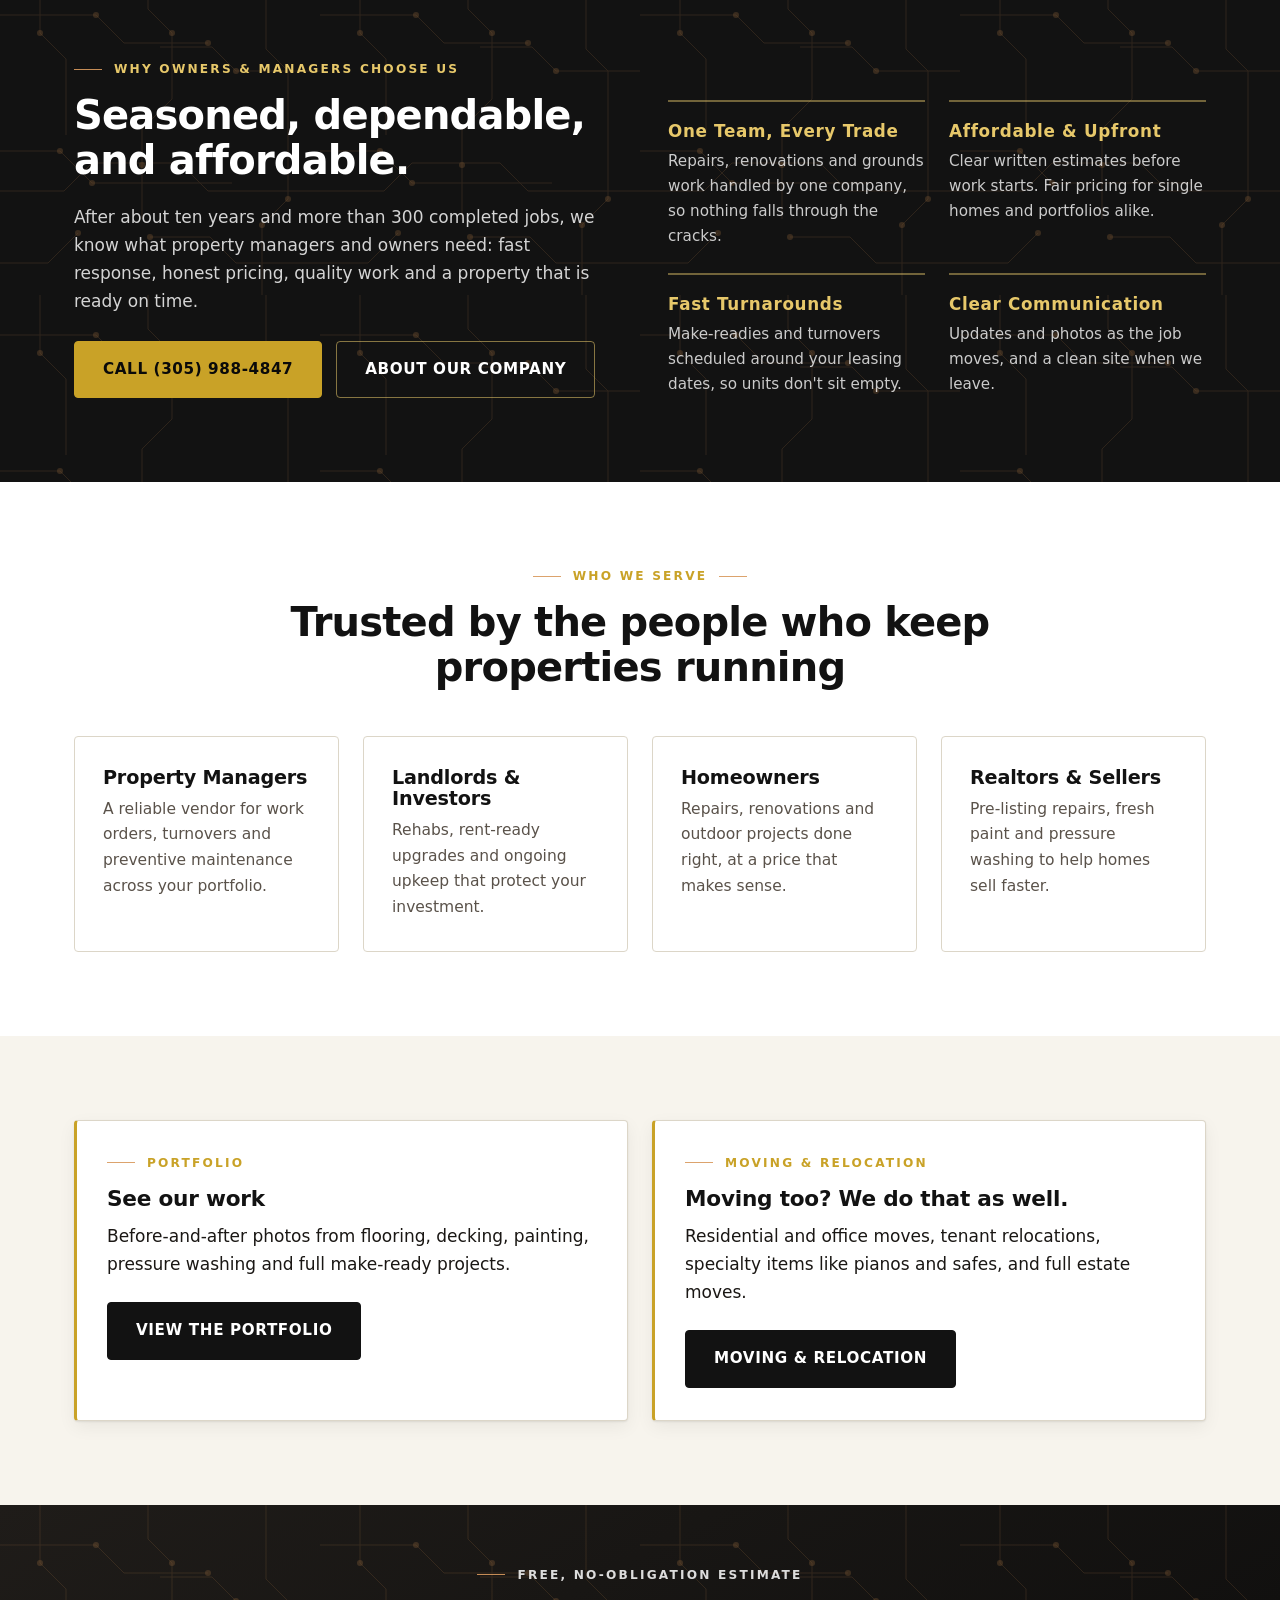
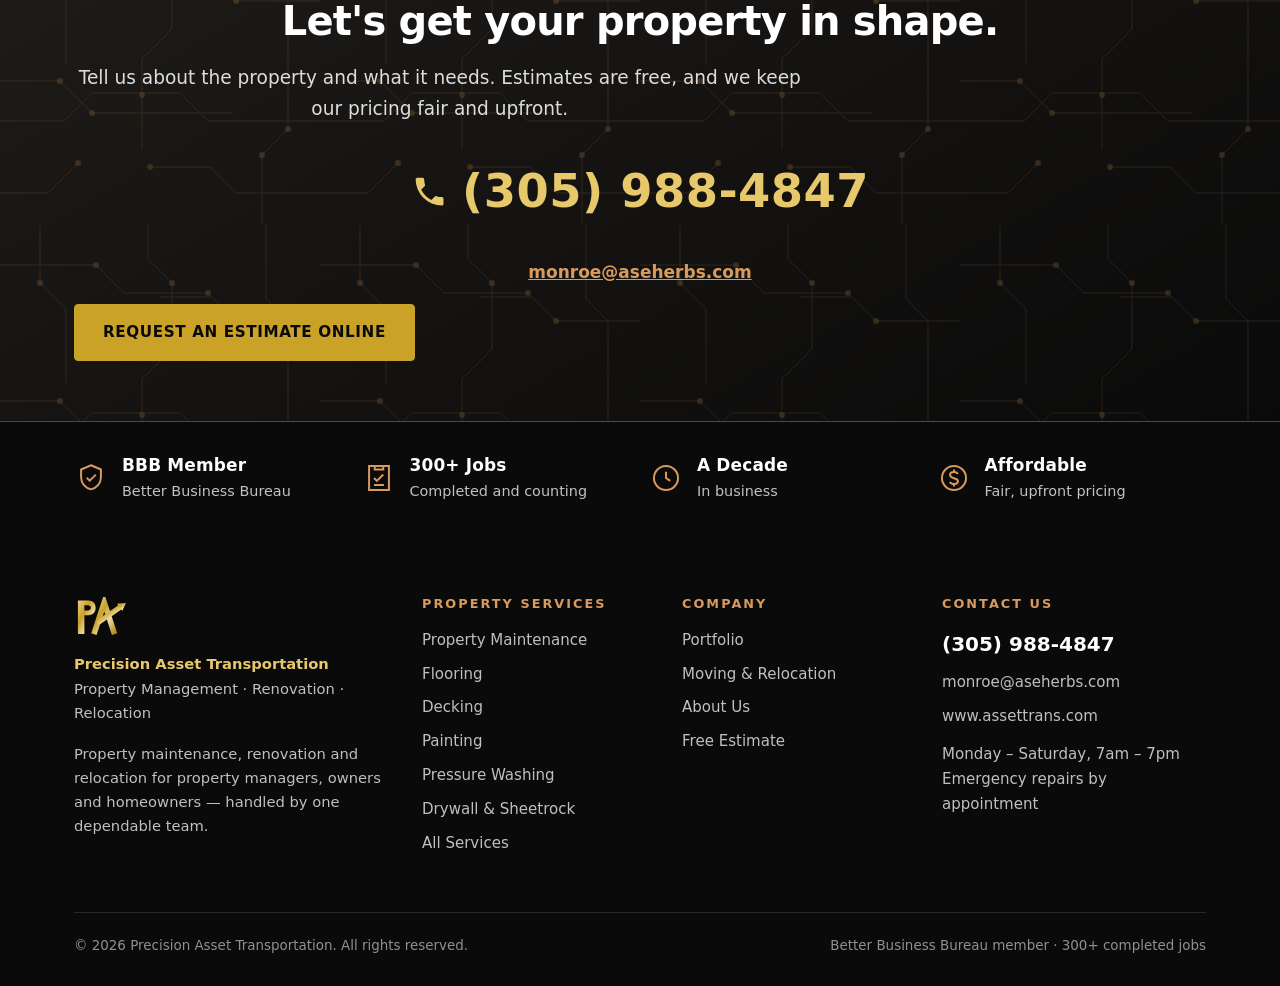
==== commit f3188272: "Say emergency repairs by appointment Co-Authored-By: Claude Opus 5.5 <noreply@anthropic.com> Claude-" ====
--- a/index.html
+++ b/index.html
@@ -129,7 +129,7 @@
           <h2>Talk to us today</h2>
           <a class="contact-card__line contact-card__phone" href="tel:+13059884847"><svg viewBox="0 0 24 24" aria-hidden="true"><path d="M6.6 10.8a15.1 15.1 0 0 0 6.6 6.6l2.2-2.2a1 1 0 0 1 1-.24 11.4 11.4 0 0 0 3.6.58 1 1 0 0 1 1 1V20a1 1 0 0 1-1 1A17 17 0 0 1 3 4a1 1 0 0 1 1-1h3.5a1 1 0 0 1 1 1 11.4 11.4 0 0 0 .57 3.6 1 1 0 0 1-.25 1z"/></svg><span>(305) 988-4847</span></a>
           <a class="contact-card__line" href="mailto:monroe@aseherbs.com"><svg viewBox="0 0 24 24" aria-hidden="true"><rect x="3" y="5" width="18" height="14" rx="1.5"/><path d="M3.5 6l8.5 7 8.5-7"/></svg><span>monroe@aseherbs.com</span></a>
-          <p class="contact-card__line contact-card__hours"><svg viewBox="0 0 24 24" aria-hidden="true"><circle cx="12" cy="12" r="8.5"/><path d="M12 7.5V12l3 2"/></svg><span>Mon – Sat, 7am – 7pm<br><small>Emergency repairs by arrangement</small></span></p>
+          <p class="contact-card__line contact-card__hours"><svg viewBox="0 0 24 24" aria-hidden="true"><circle cx="12" cy="12" r="8.5"/><path d="M12 7.5V12l3 2"/></svg><span>Mon – Sat, 7am – 7pm<br><small>Emergency repairs by appointment</small></span></p>
           <div class="contact-card__btns">
             <a class="btn btn--gold" href="tel:+13059884847">Call Now</a>
             <a class="btn btn--ghost" href="contact.html">Request an Estimate</a>
@@ -388,7 +388,7 @@
           <li><a href="mailto:monroe@aseherbs.com">monroe@aseherbs.com</a></li>
           <li>www.assettrans.com</li>
         </ul>
-        <p style="margin-top:14px">Monday – Saturday, 7am – 7pm<br>Emergency repairs by arrangement</p>
+        <p style="margin-top:14px">Monday – Saturday, 7am – 7pm<br>Emergency repairs by appointment</p>
       </div>
     </div>
     <div class="footer-bottom">
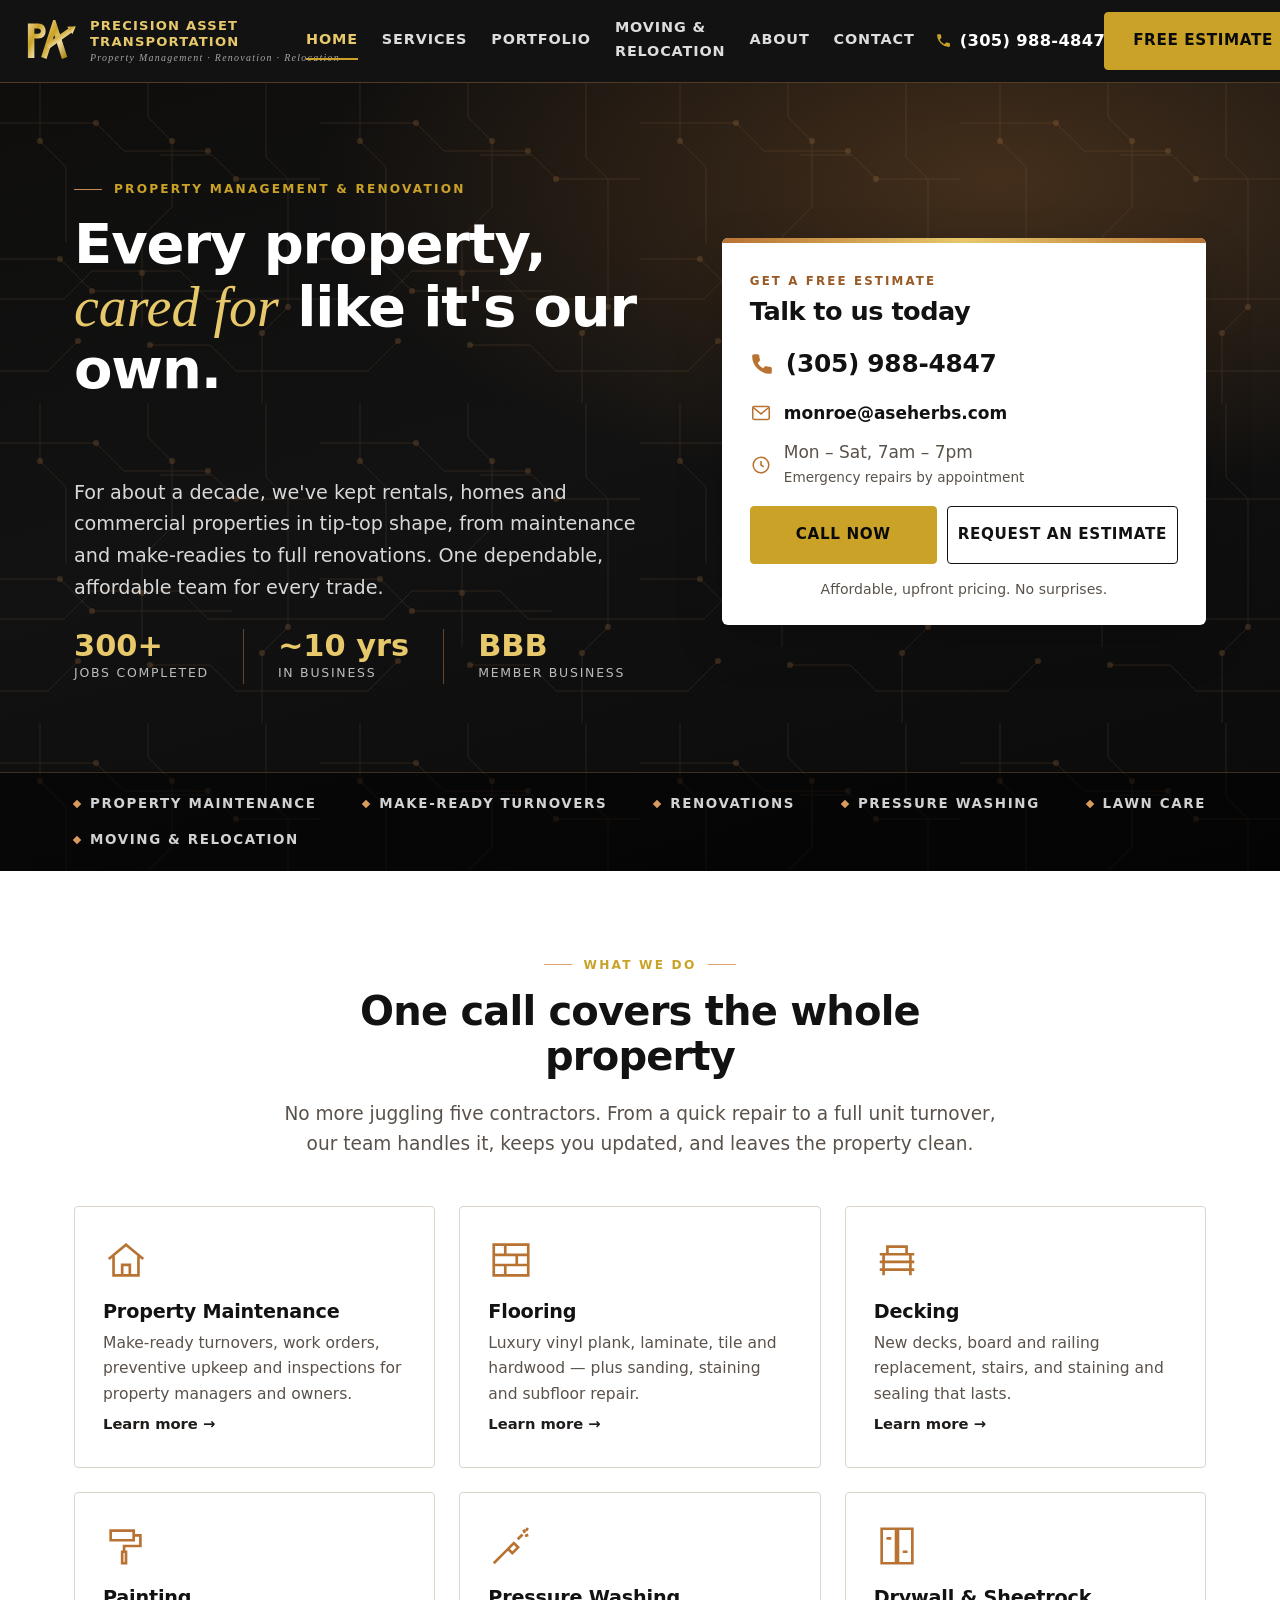
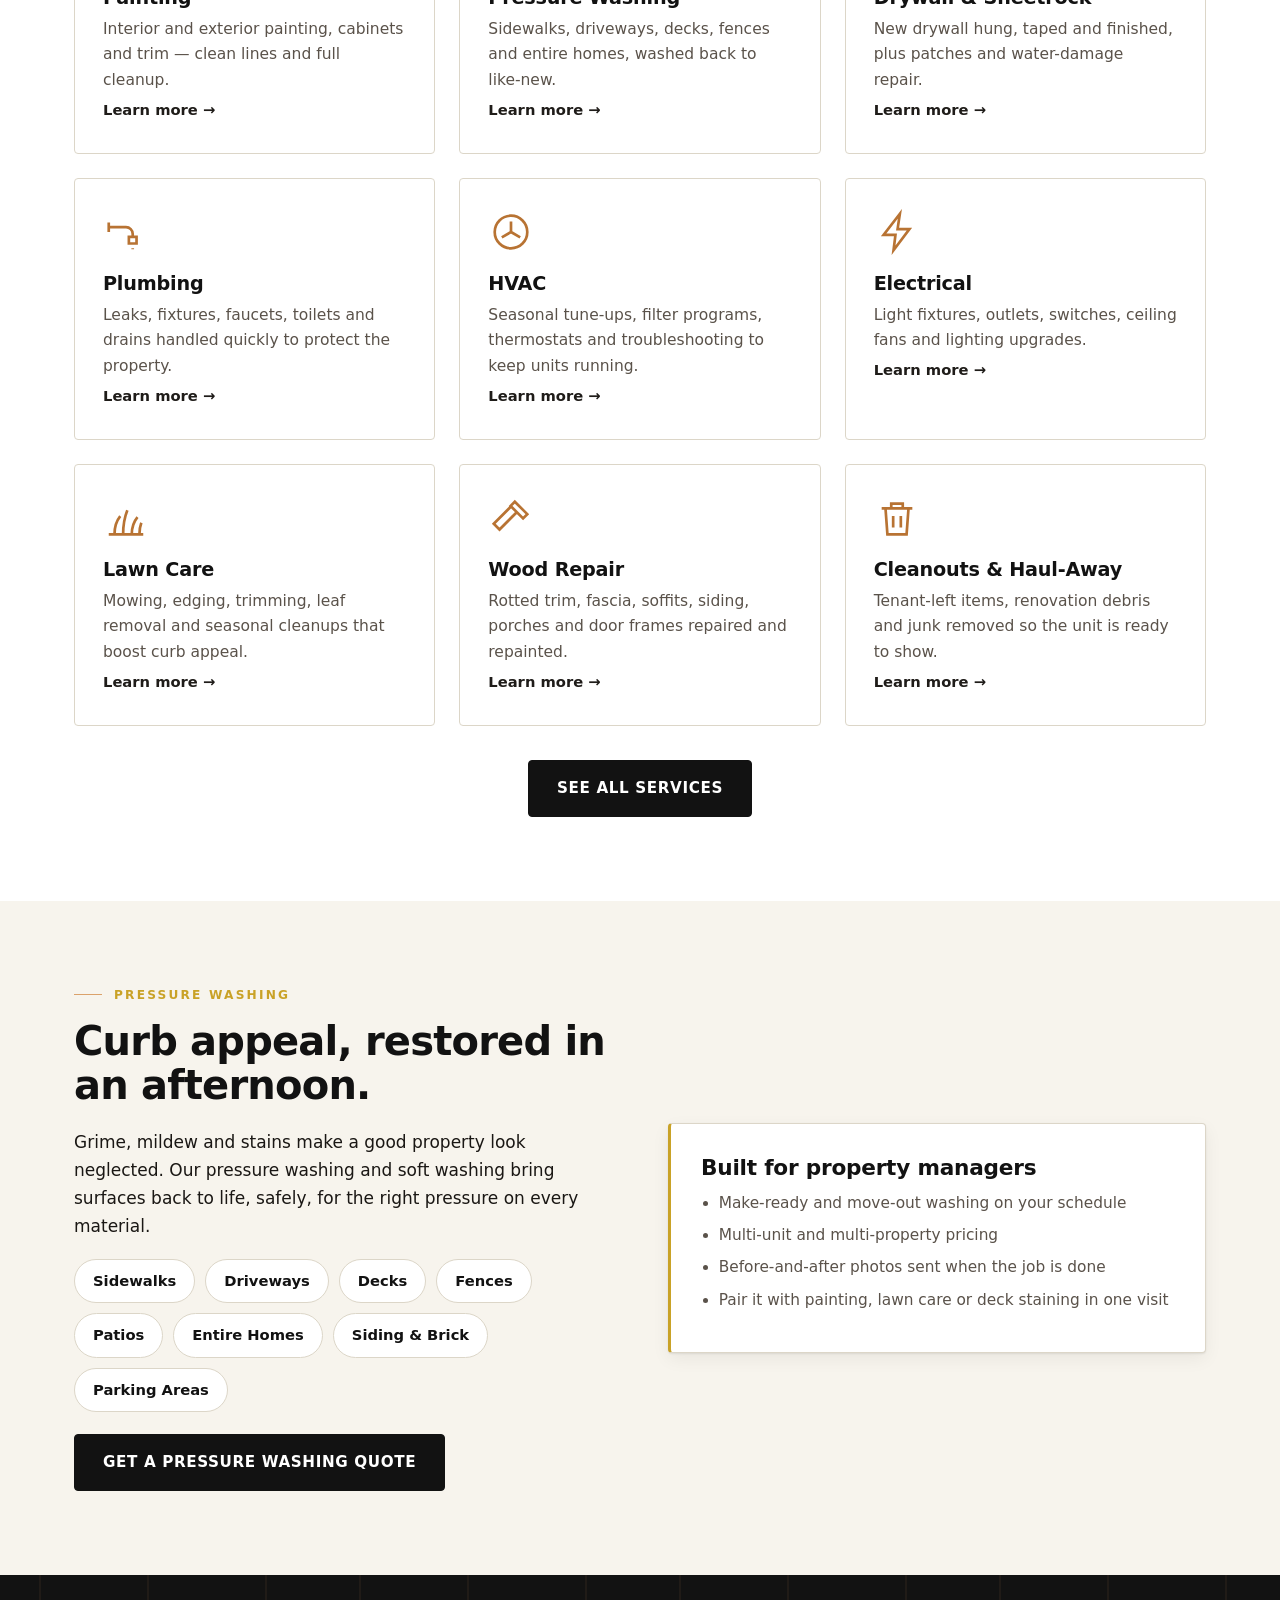
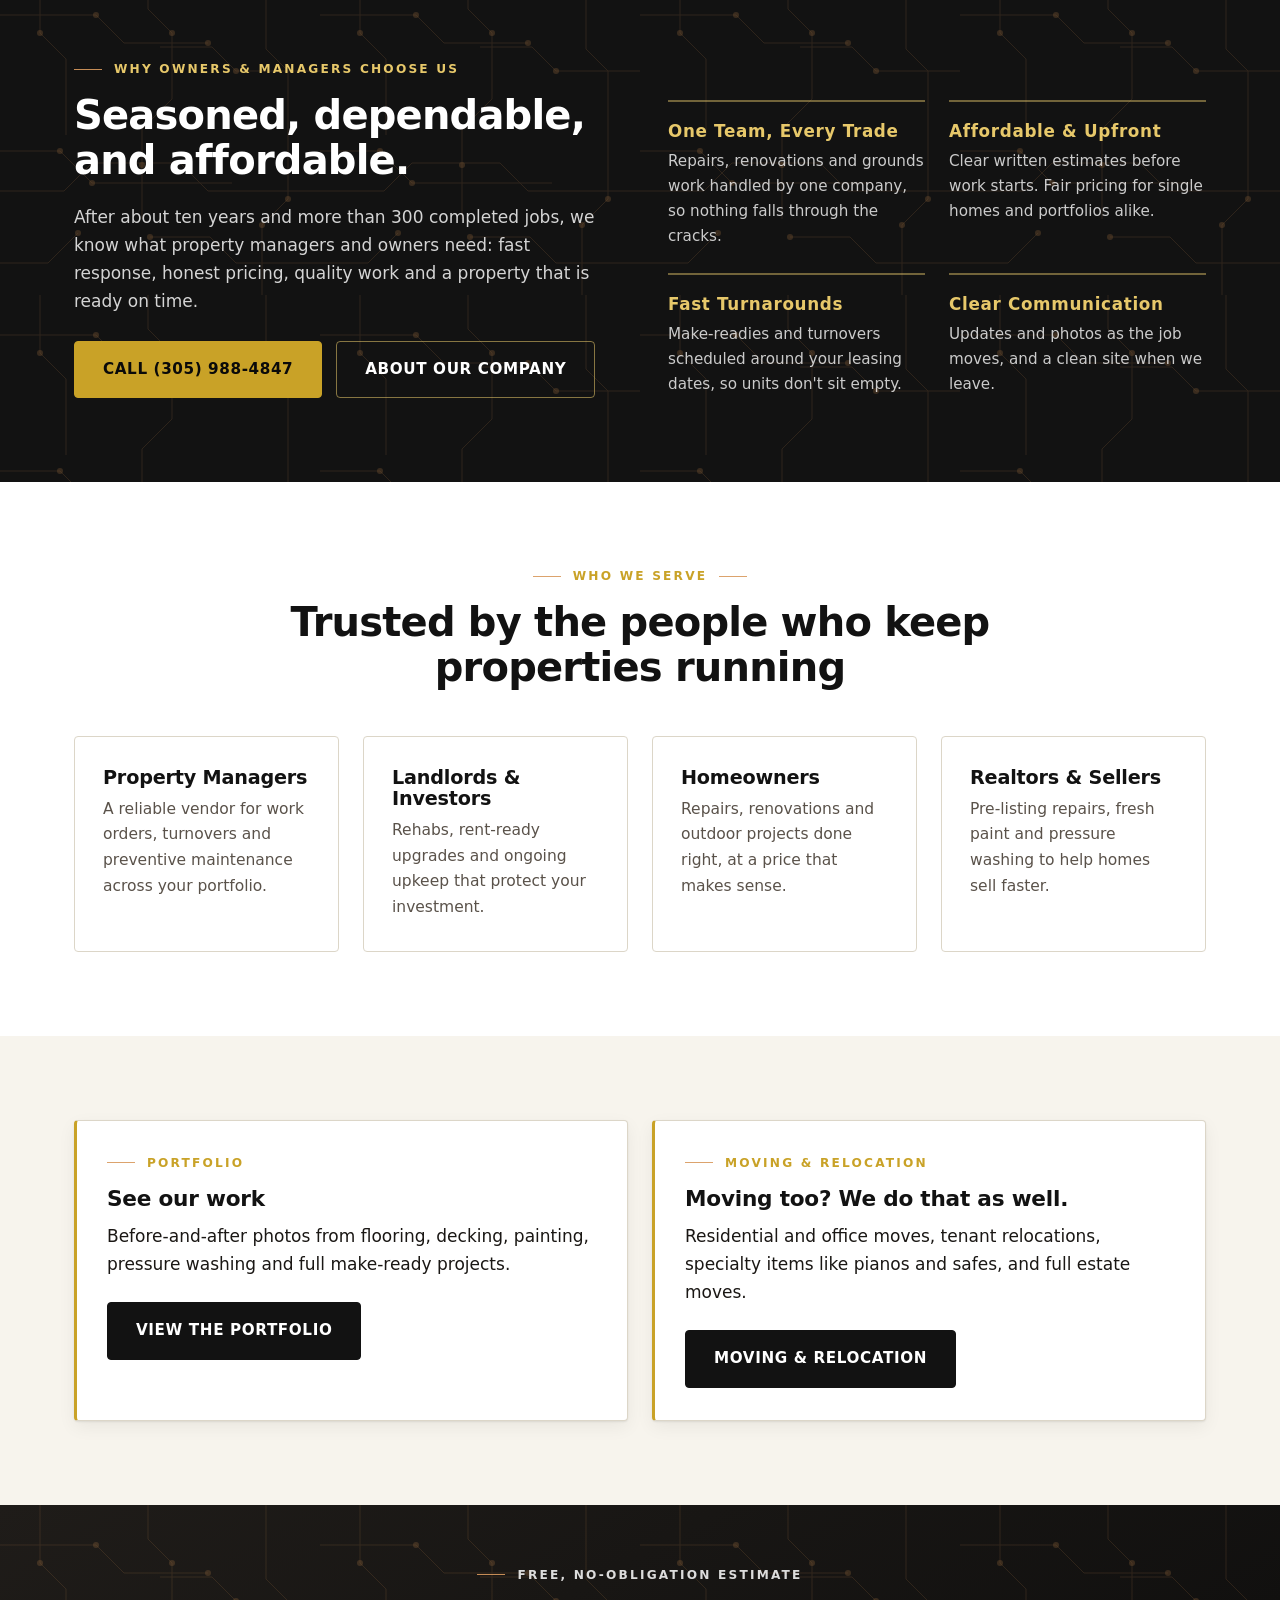
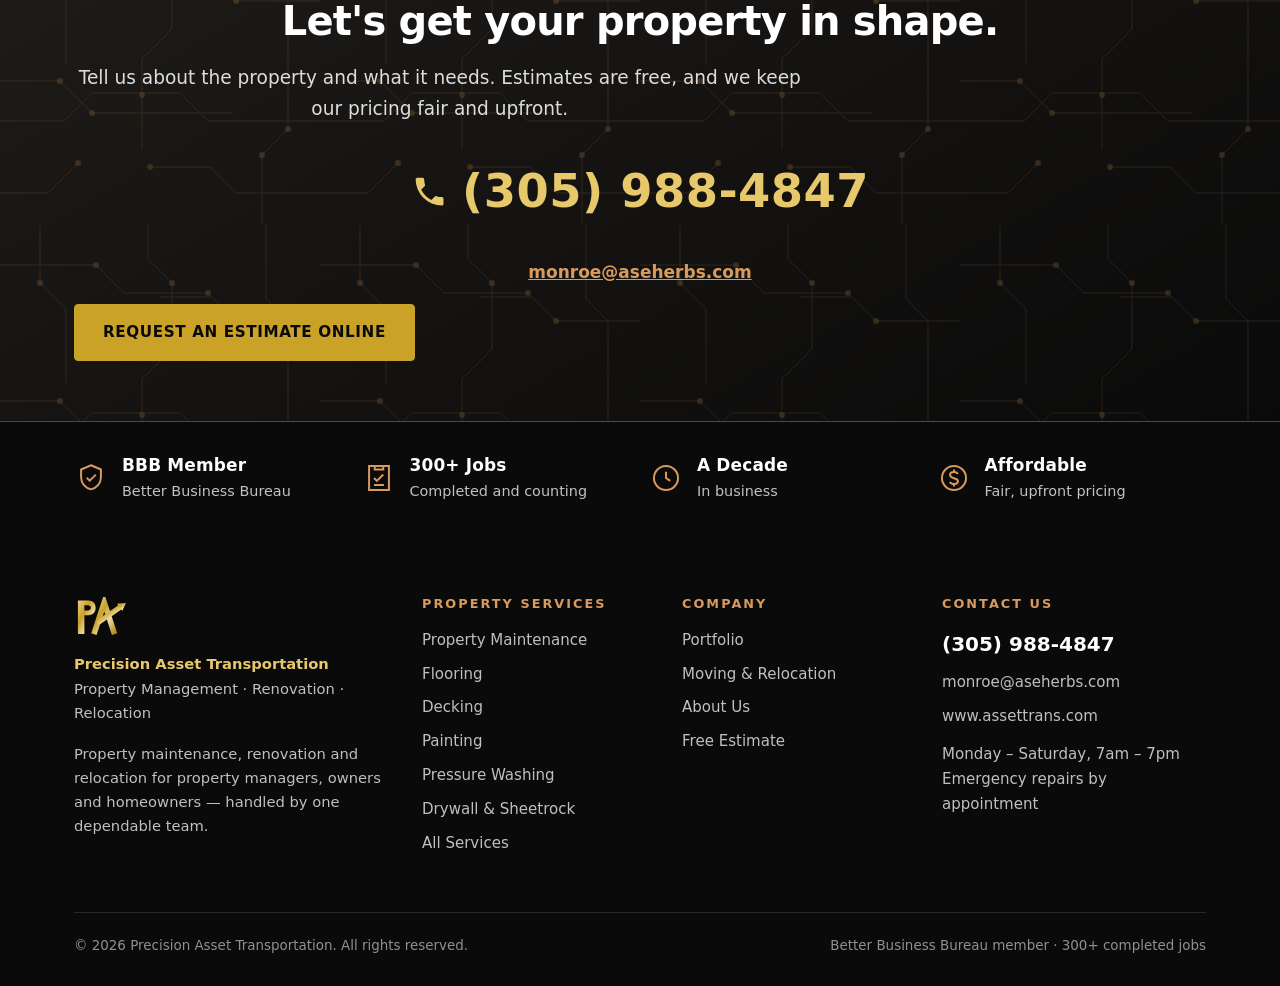
==== commit b9ee0842: "Home page: tip-top shape Co-Authored-By: Claude Opus 5.5 <noreply@anthropic.com> Claude-Session: htt" ====
--- a/index.html
+++ b/index.html
@@ -117,7 +117,7 @@
           <h1>Every property, <em>cared for</em> like it's our own.</h1>
         </div>
         <div class="hero-more">
-          <p class="lede">For about a decade, we've kept rentals, homes and commercial properties in top shape, from maintenance and make-readies to full renovations. One dependable, affordable team for every trade.</p>
+          <p class="lede">For about a decade, we've kept rentals, homes and commercial properties in tip-top shape, from maintenance and make-readies to full renovations. One dependable, affordable team for every trade.</p>
           <ul class="hero-stats">
             <li><strong>300+</strong><span>Jobs completed</span></li>
             <li><strong>~10 yrs</strong><span>In business</span></li>
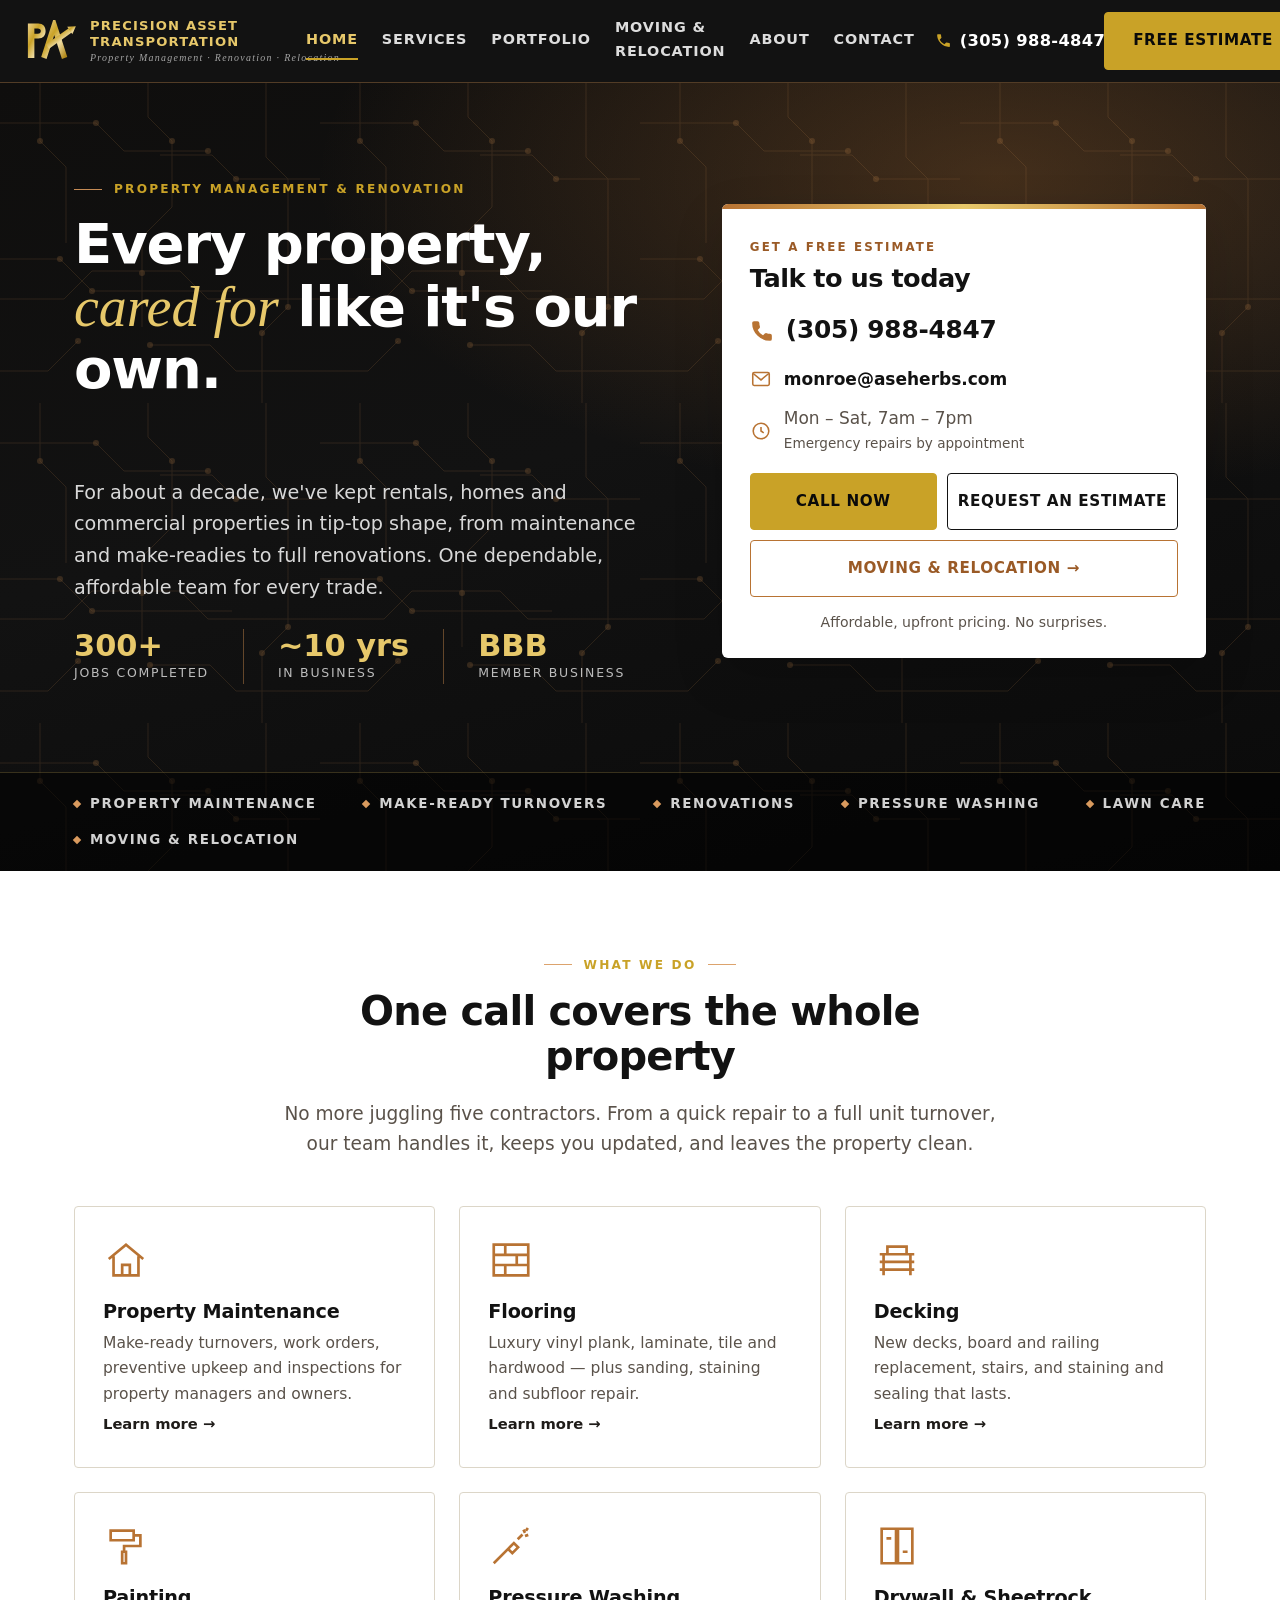
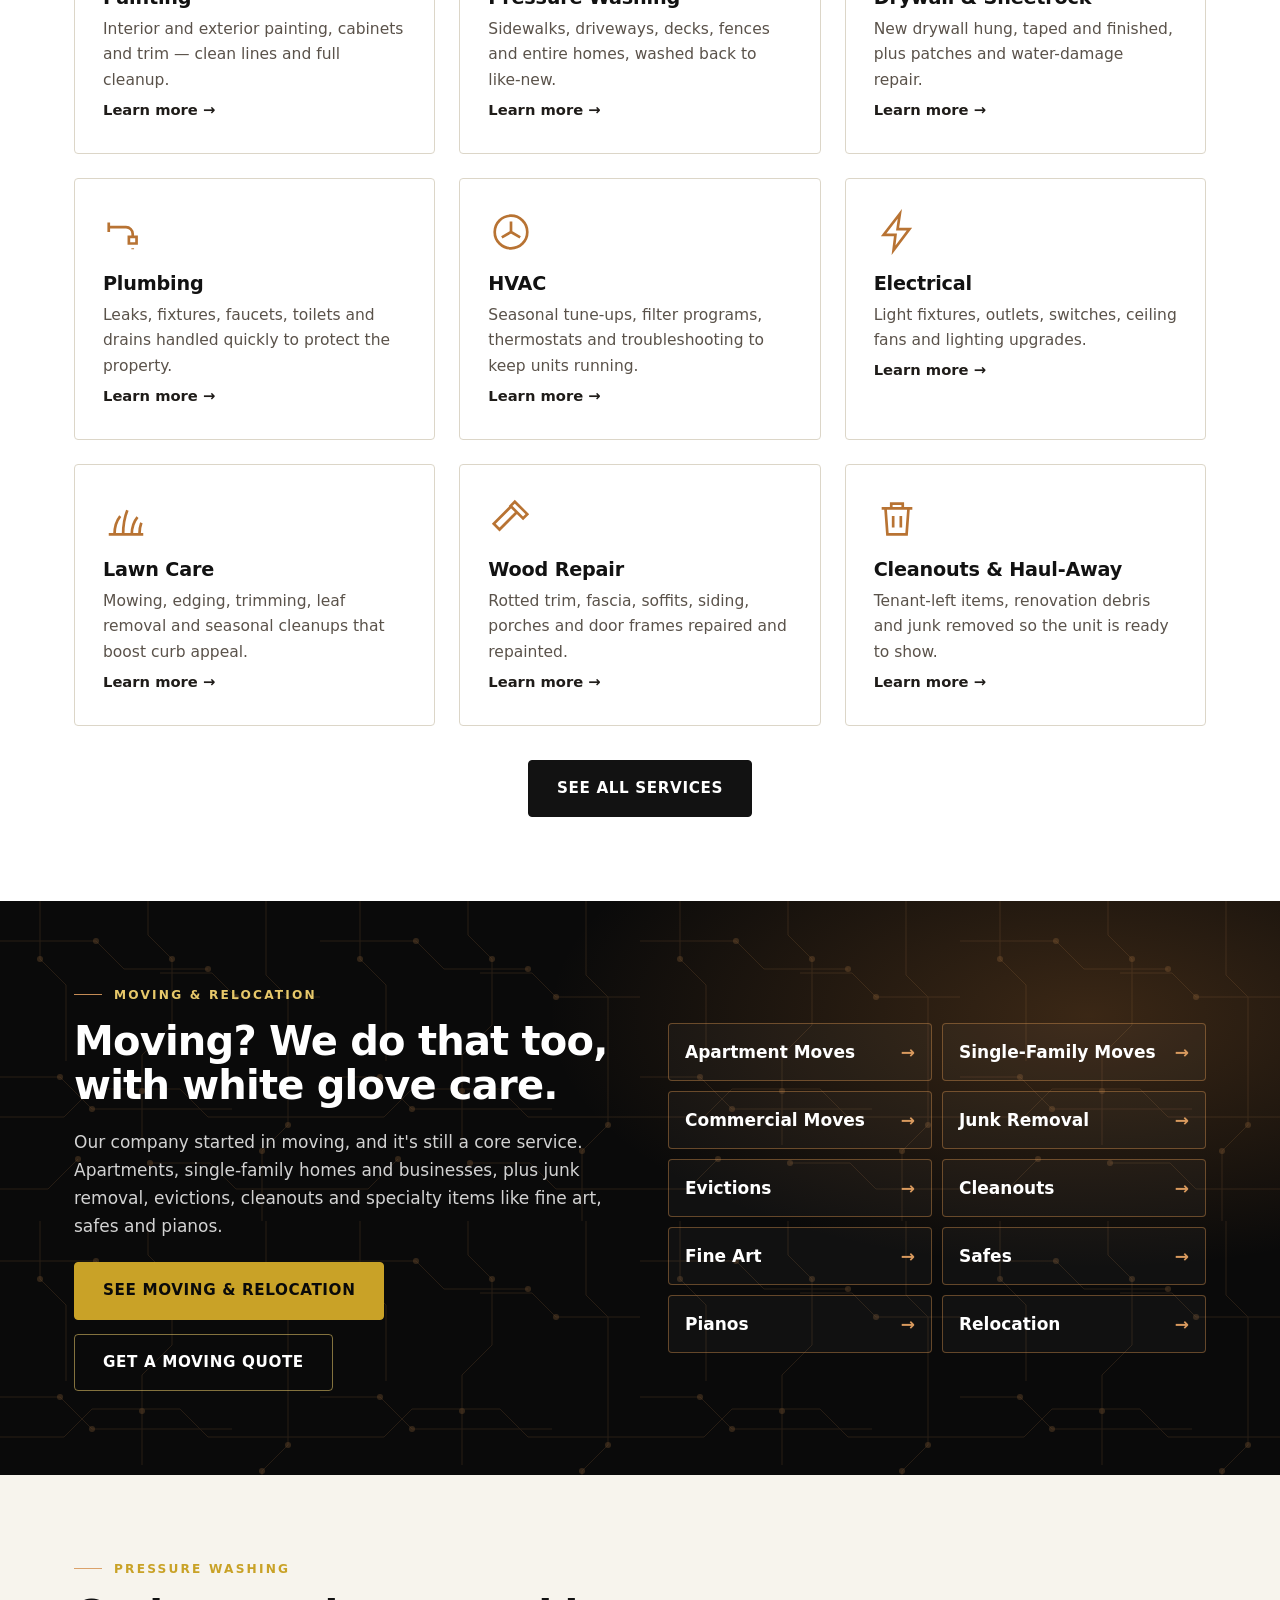
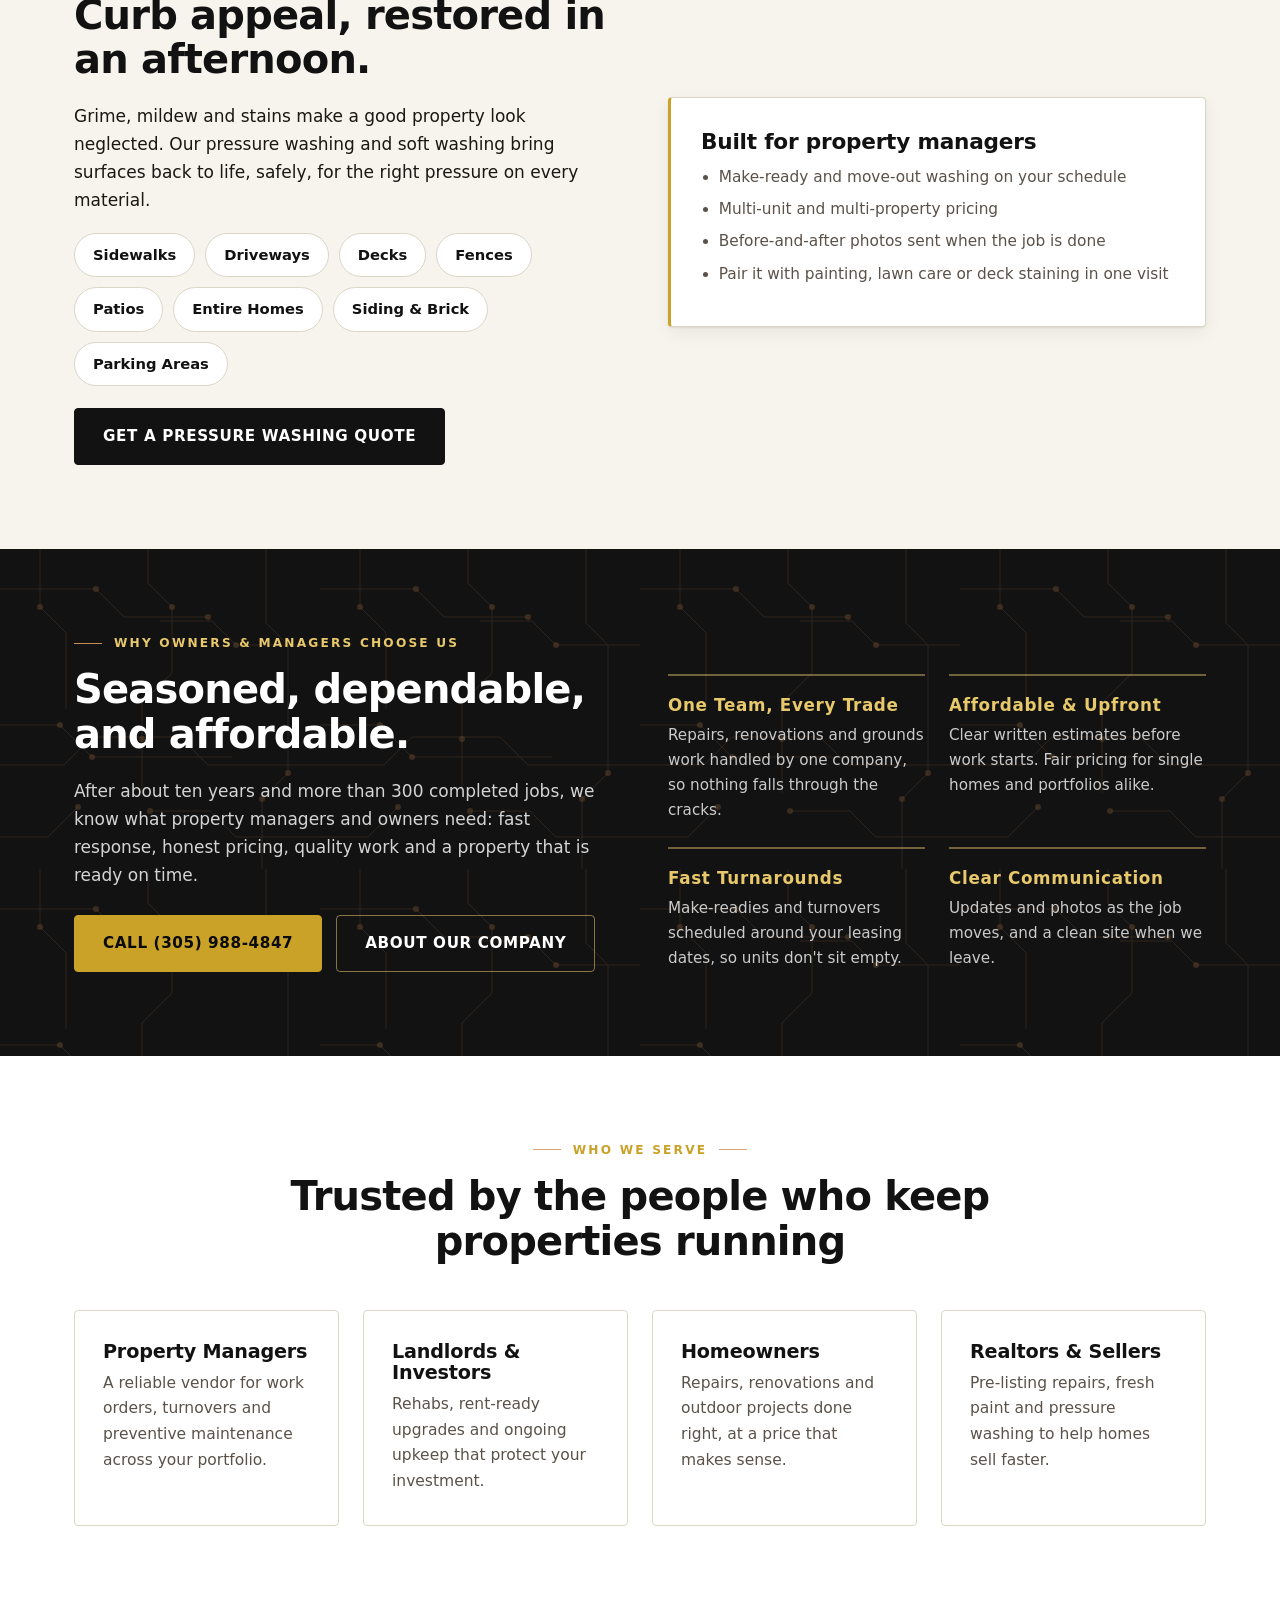
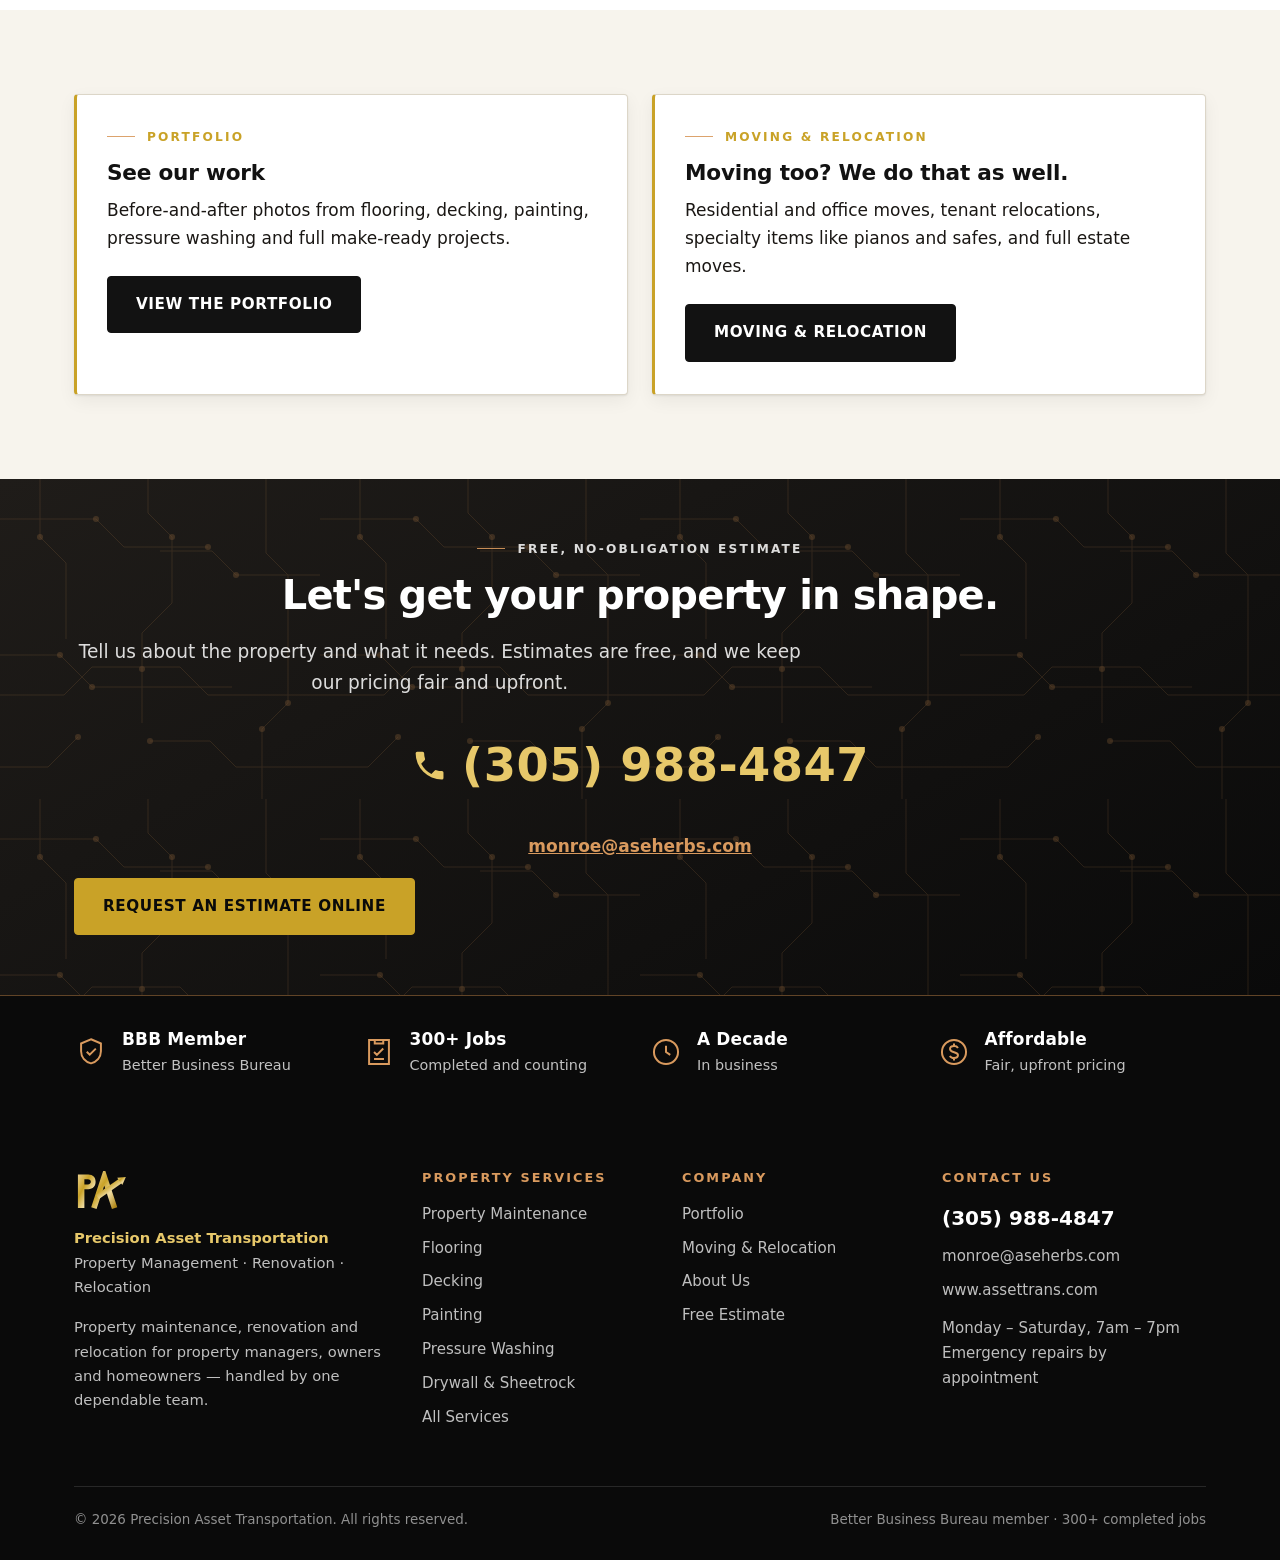
==== commit 80258ee6: "Expand Moving & Relocation and make it easier to find Apartment, single-family and commercial moves," ====
--- a/index.html
+++ b/index.html
@@ -94,6 +94,7 @@
       <a href="contact.html">Contact</a>
     </nav>
     <div class="header-cta">
+      <a class="header-moving" href="moving.html">Moving</a>
       <a class="header-phone" href="tel:+13059884847">
         <svg viewBox="0 0 24 24" aria-hidden="true"><path d="M6.6 10.8a15.1 15.1 0 0 0 6.6 6.6l2.2-2.2a1 1 0 0 1 1-.24 11.4 11.4 0 0 0 3.6.58 1 1 0 0 1 1 1V20a1 1 0 0 1-1 1A17 17 0 0 1 3 4a1 1 0 0 1 1-1h3.5a1 1 0 0 1 1 1 11.4 11.4 0 0 0 .57 3.6 1 1 0 0 1-.25 1z"/></svg>
         <span>(305) 988-4847</span>
@@ -133,6 +134,7 @@
           <div class="contact-card__btns">
             <a class="btn btn--gold" href="tel:+13059884847">Call Now</a>
             <a class="btn btn--ghost" href="contact.html">Request an Estimate</a>
+            <a class="btn btn--outline contact-card__moving" href="moving.html">Moving &amp; Relocation &rarr;</a>
           </div>
           <p class="contact-card__note">Affordable, upfront pricing. No surprises.</p>
         </aside>
@@ -235,6 +237,38 @@
         </article>
       </div>
       <div class="btn-row center" style="margin-top:34px;justify-content:center"><a class="btn btn--navy" href="services.html">See All Services</a></div>
+    </div>
+  </section>
+
+
+  <!-- ========================================================= moving -->
+  <section class="section moving-band circuitry on-navy" id="moving">
+    <div class="wrap">
+      <div class="split">
+        <div>
+          <p class="eyebrow">Moving &amp; Relocation</p>
+          <h2>Moving? We do that too, with white glove care.</h2>
+          <p>Our company started in moving, and it's still a core service. Apartments, single-family homes and businesses, plus junk removal, evictions, cleanouts and specialty items like fine art, safes and pianos.</p>
+          <div class="btn-row" style="margin-top:22px">
+            <a class="btn btn--gold" href="moving.html">See Moving &amp; Relocation</a>
+            <a class="btn btn--ghost" href="contact.html?service=Moving%20%26%20relocation">Get a Moving Quote</a>
+          </div>
+        </div>
+        <div>
+          <ul class="move-links">
+            <li><a href="moving.html#apartment">Apartment Moves</a></li>
+            <li><a href="moving.html#single-family">Single-Family Moves</a></li>
+            <li><a href="moving.html#commercial">Commercial Moves</a></li>
+            <li><a href="moving.html#junk-removal">Junk Removal</a></li>
+            <li><a href="moving.html#evictions">Evictions</a></li>
+            <li><a href="moving.html#cleanouts">Cleanouts</a></li>
+            <li><a href="moving.html#fine-art">Fine Art</a></li>
+            <li><a href="moving.html#safes">Safes</a></li>
+            <li><a href="moving.html#pianos">Pianos</a></li>
+            <li><a href="moving.html#relocation">Relocation</a></li>
+          </ul>
+        </div>
+      </div>
     </div>
   </section>
 
--- a/assets/css/styles.css
+++ b/assets/css/styles.css
@@ -641,3 +641,29 @@
 .cta-email a { color: var(--copper-light); }
 .step::before { color: var(--copper); }
 @media (max-width: 560px) { .hero-stats li + li { padding-left: 0; border-left: 0; } }
+
+/* Moving visibility */
+.header-moving {
+  display: none; font-size: .78rem; font-weight: 700; letter-spacing: .08em; text-transform: uppercase;
+  color: var(--gold-light); text-decoration: none; border: 1px solid rgba(201, 138, 75, .6);
+  border-radius: 100px; padding: 6px 12px; white-space: nowrap;
+}
+.header-moving:hover { border-color: var(--gold-light); }
+@media (max-width: 1120px) { .header-moving { display: inline-block; } }
+.contact-card__moving { grid-column: 1 / -1; justify-content: center; border-color: var(--copper); color: var(--copper-deep); }
+.contact-card__moving:hover { background: var(--copper); border-color: var(--copper); color: var(--white); }
+.moving-band { position: relative; overflow: hidden; background: radial-gradient(900px 420px at 85% 20%, rgba(184, 115, 51, .28), transparent 60%), var(--navy-900); color: var(--white); }
+.moving-band .wrap { position: relative; z-index: 2; }
+.moving-band h2 { color: var(--white); }
+.moving-band p { color: rgba(255, 255, 255, .82); }
+.move-links { list-style: none; margin: 0; padding: 0; display: grid; grid-template-columns: 1fr 1fr; gap: 10px; }
+.move-links li { margin: 0; }
+.move-links a {
+  display: flex; align-items: center; justify-content: space-between; gap: 8px; padding: 14px 16px;
+  border: 1px solid rgba(201, 138, 75, .45); border-radius: var(--radius); color: var(--white);
+  text-decoration: none; font-weight: 600; background: rgba(255, 255, 255, .03);
+}
+.move-links a::after { content: "\2192"; color: var(--copper-light); }
+.move-links a:hover { border-color: var(--gold-light); background: rgba(201, 138, 75, .1); }
+#specialty .detail:first-of-type { border-top: 1px solid var(--line); }
+@media (max-width: 400px) { .header-moving { padding: 5px 9px; font-size: .72rem; } }
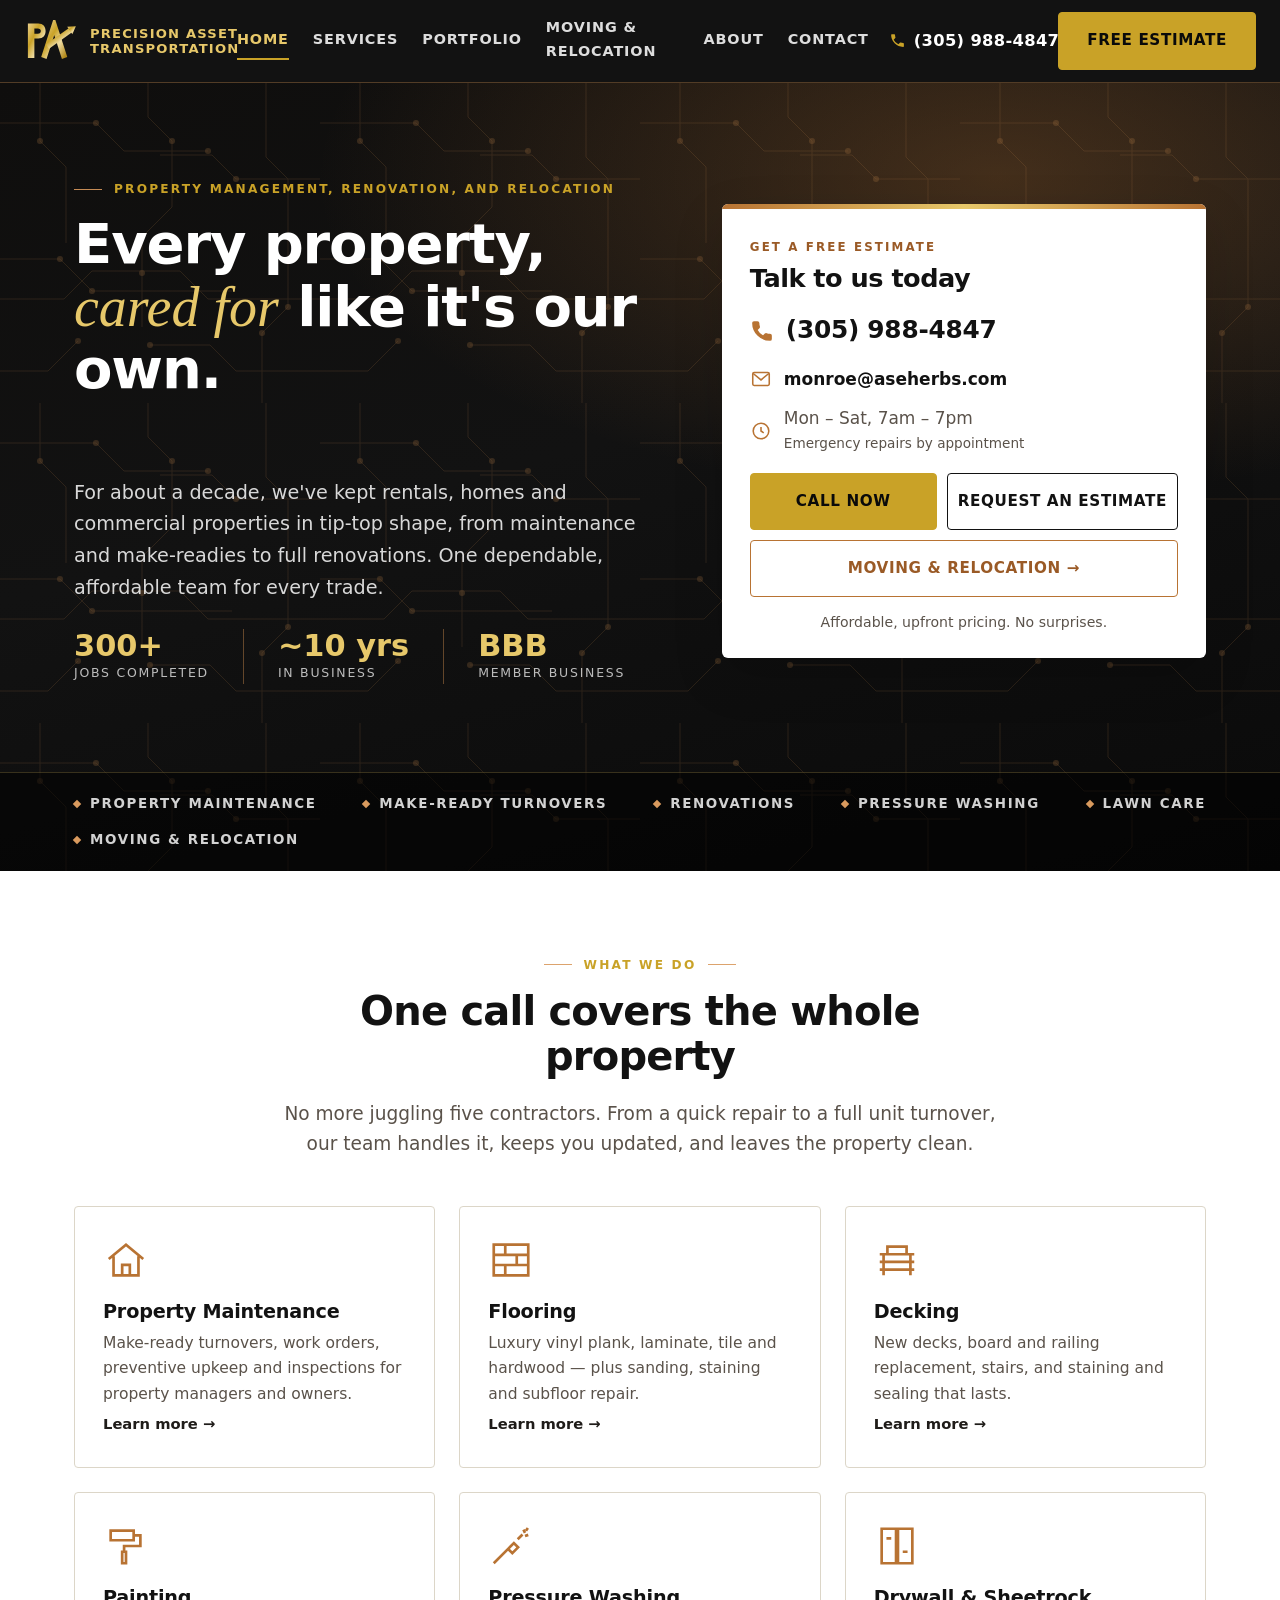
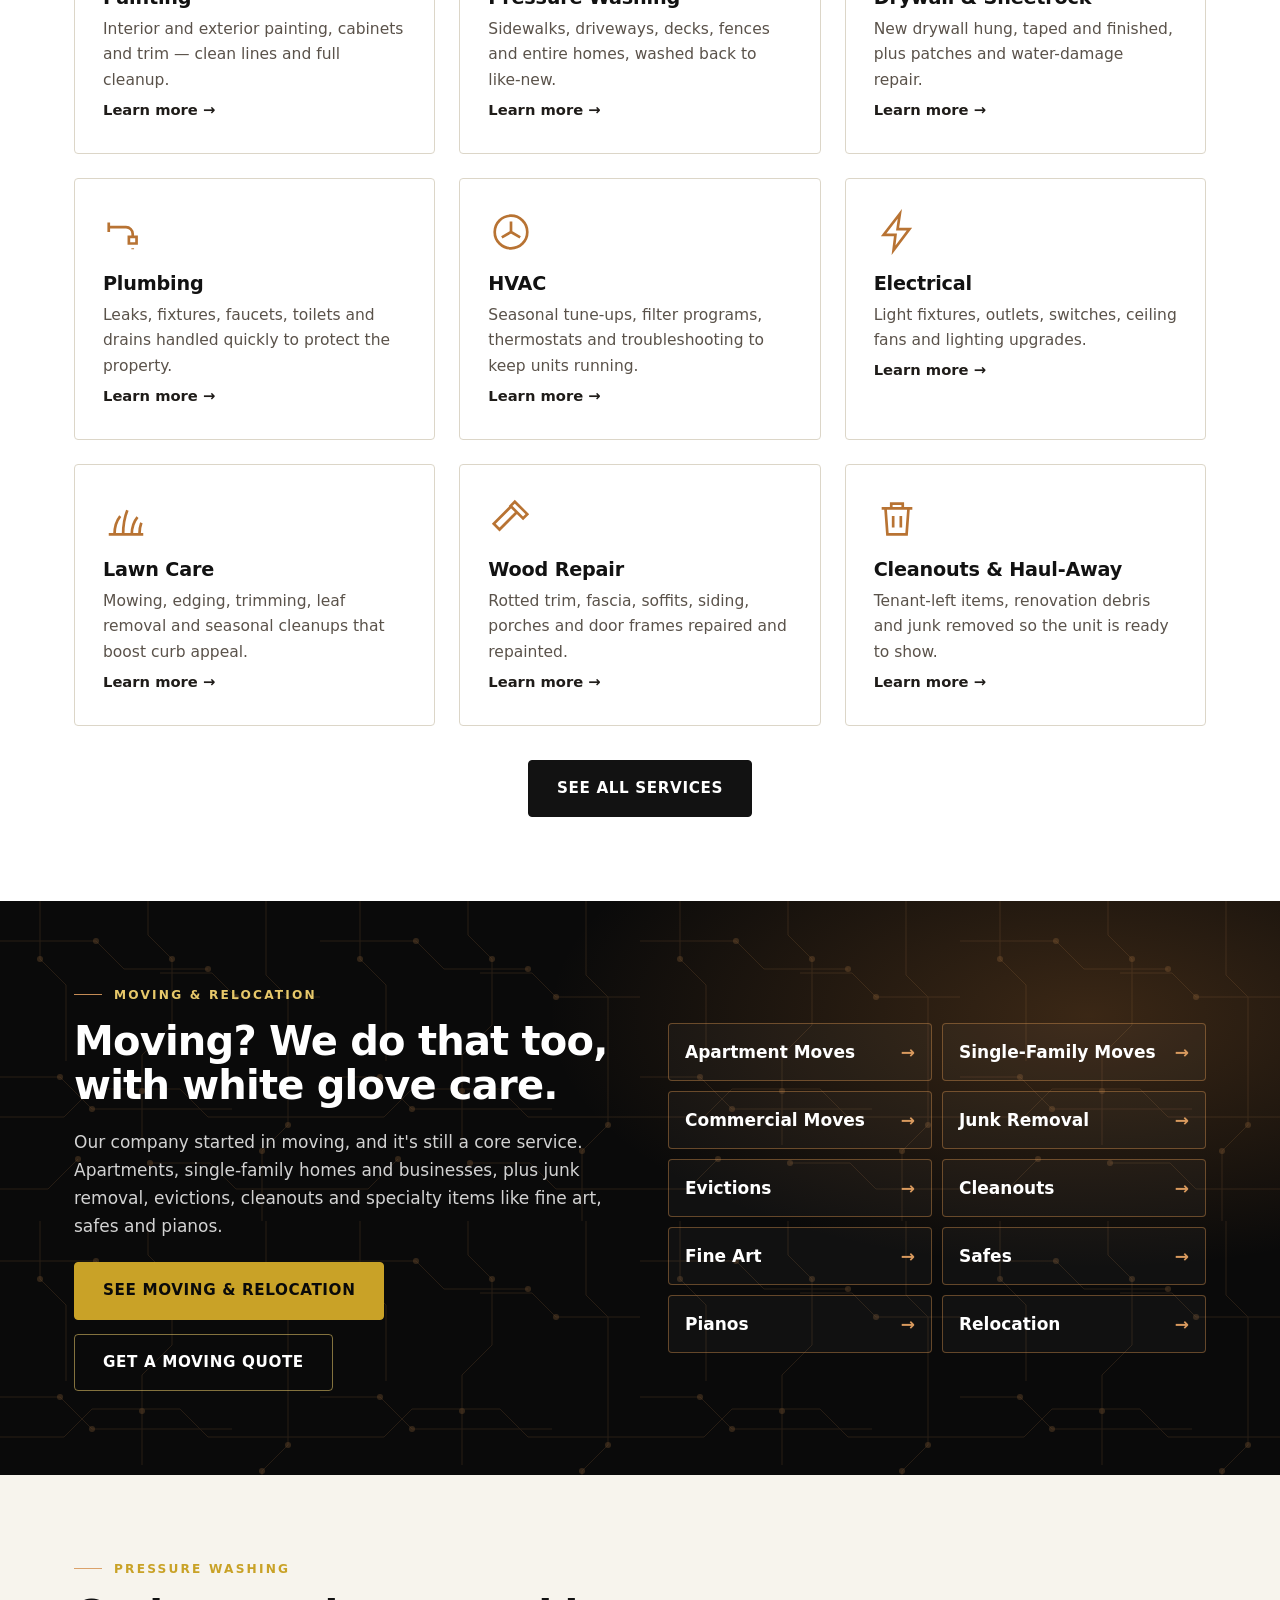
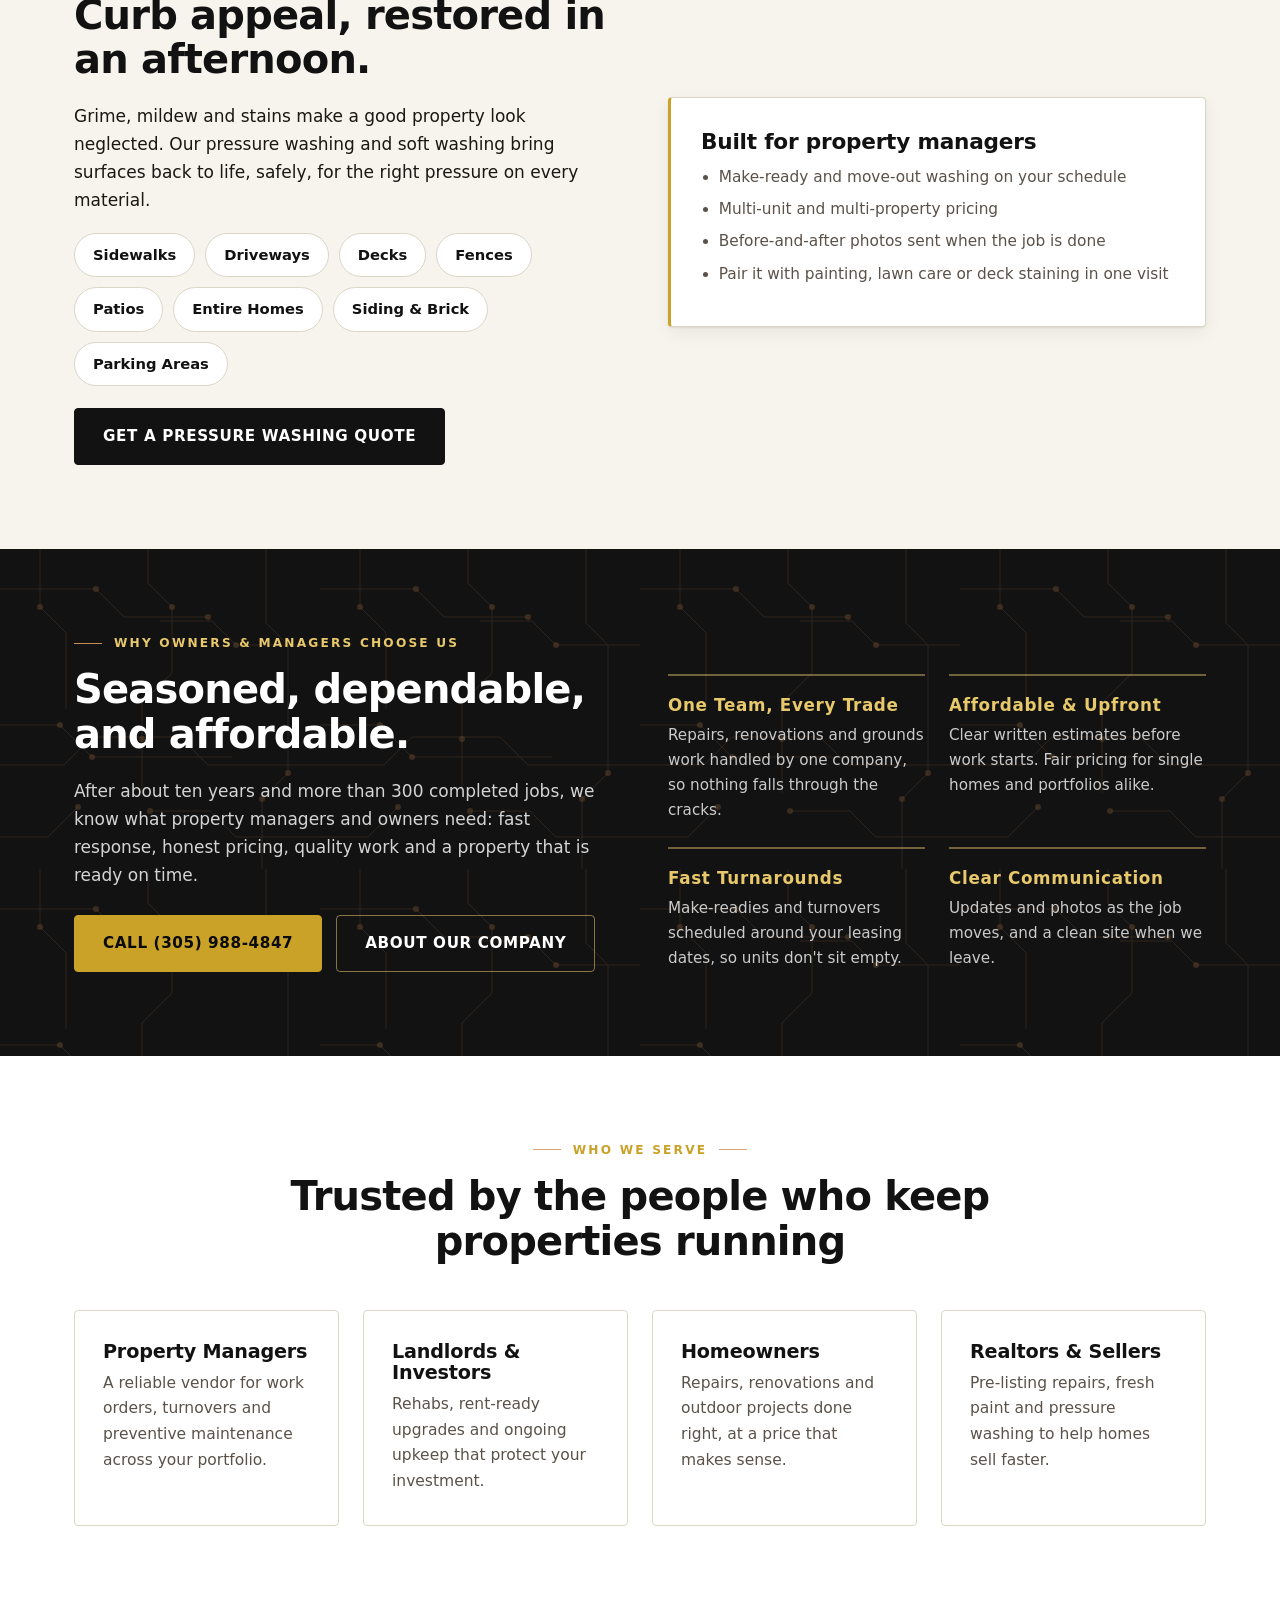
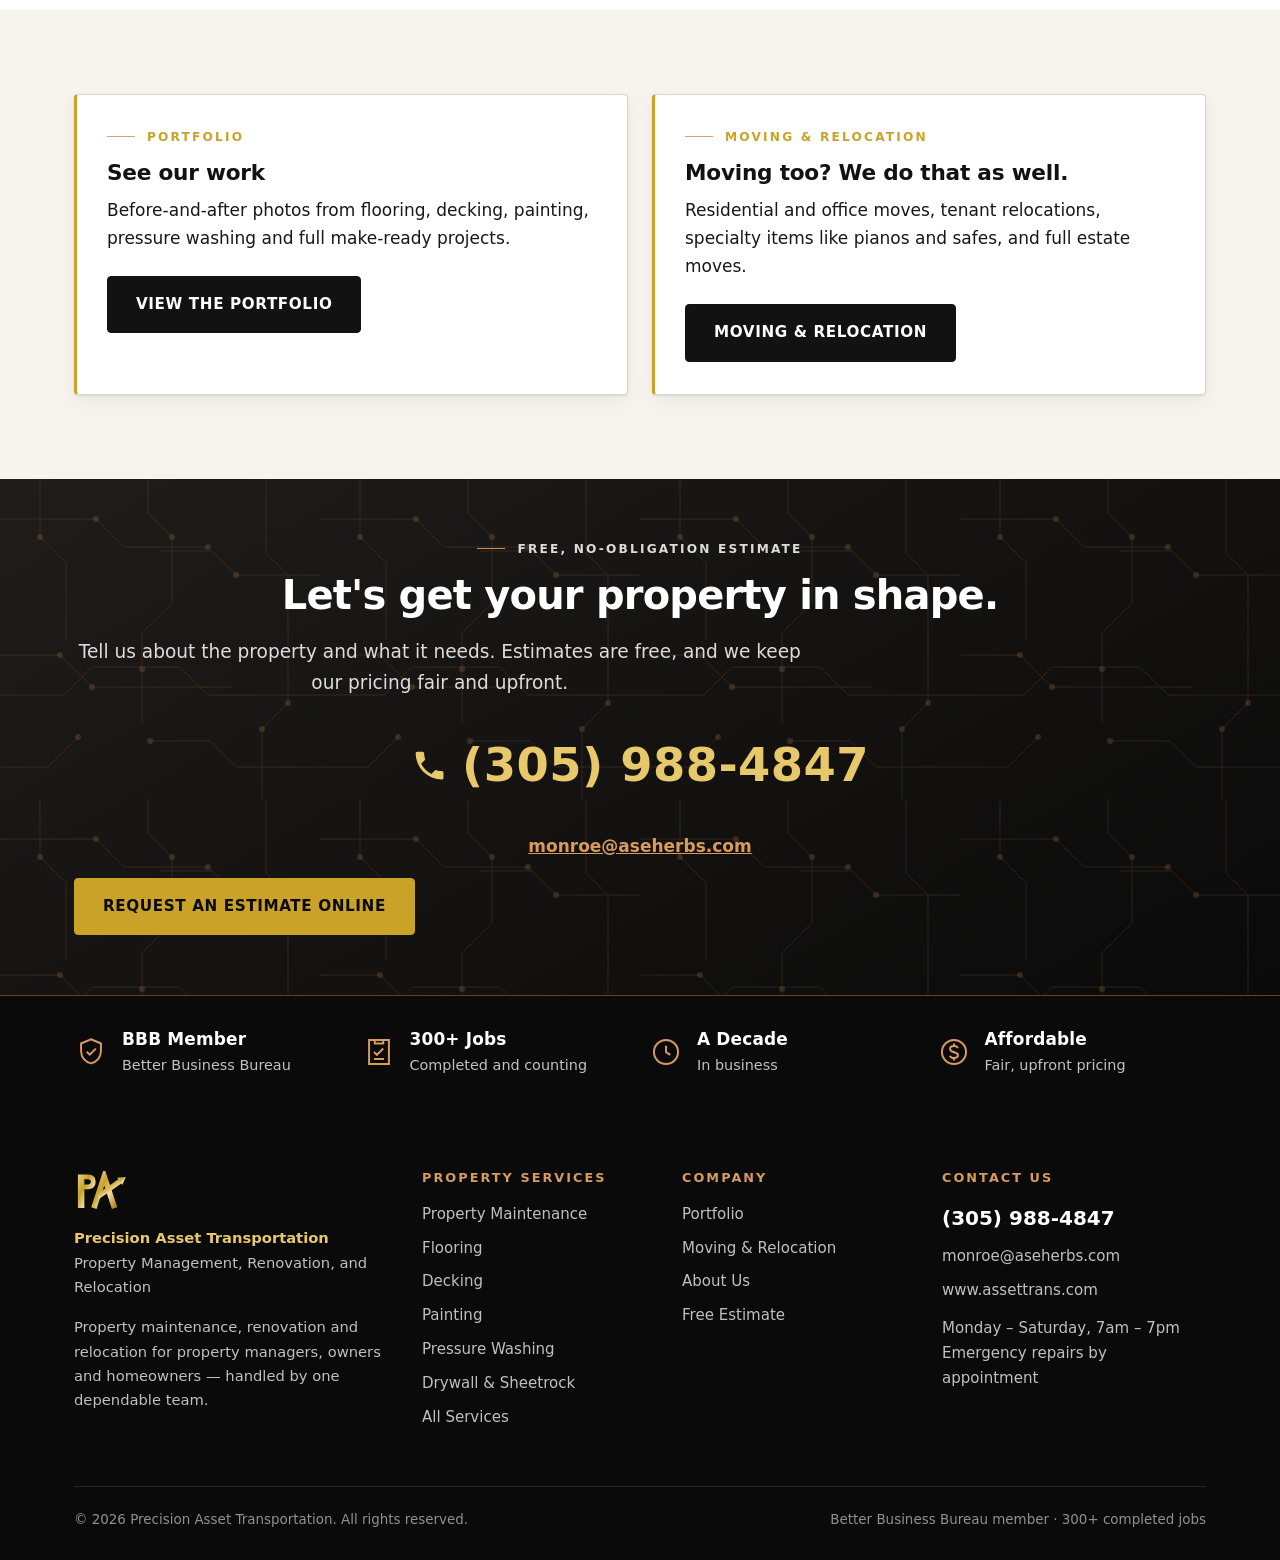
==== commit 902e28f4: "Header reads Property Management, Renovation, and Relocation; tidy header at tablet widths Co-Author" ====
--- a/index.html
+++ b/index.html
@@ -13,7 +13,7 @@
 <meta property="og:image" content="https://www.assettrans.com/assets/img/og-image.png">
 <meta property="og:image:width" content="1200">
 <meta property="og:image:height" content="630">
-<meta property="og:image:alt" content="Precision Asset Transportation — Property Management · Renovation · Relocation">
+<meta property="og:image:alt" content="Precision Asset Transportation — Property Management, Renovation, and Relocation">
 <meta name="twitter:card" content="summary_large_image">
 <meta name="twitter:title" content="Precision Asset Transportation | Property Management, Renovation &amp; Relocation">
 <meta name="twitter:description" content="Property maintenance and home renovation for property managers, owners and homeowners — flooring, decking, painting, pressure washing, drywall, plumbing, HVAC, electrical, lawn care and wood repair, plus moving and relocation. Affordable, upfront pricing. Call (305) 988-4847.">
@@ -30,7 +30,7 @@
   "@context": "https://schema.org",
   "@type": "HomeAndConstructionBusiness",
   "name": "Precision Asset Transportation",
-  "slogan": "Property Management \u00b7 Renovation \u00b7 Relocation",
+  "slogan": "Property Management, Renovation, and Relocation",
   "url": "https://www.assettrans.com/",
   "telephone": "+1-305-988-4847",
   "email": "monroe@aseherbs.com",
@@ -82,7 +82,7 @@
       <span class="brand-name">
         <span>Precision Asset</span>
         <span>Transportation</span>
-        <span class="brand-tag">Property Management &middot; Renovation &middot; Relocation</span>
+        <span class="brand-tag">Property Management, Renovation, and Relocation</span>
       </span>
     </a>
     <nav class="nav" id="primary-nav" aria-label="Primary">
@@ -114,7 +114,7 @@
     <div class="wrap">
       <div class="hero__inner hero__inner--home">
         <div class="hero-text">
-          <p class="eyebrow">Property Management &amp; Renovation</p>
+          <p class="eyebrow">Property Management, Renovation, and Relocation</p>
           <h1>Every property, <em>cared for</em> like it's our own.</h1>
         </div>
         <div class="hero-more">
@@ -391,7 +391,7 @@
     <div class="footer-grid">
       <div class="footer-brand">
         <img src="assets/img/logo-mark.svg" alt="Precision Asset Transportation" width="54" height="41">
-        <p><strong style="color:#e7c86a">Precision Asset Transportation</strong><br>Property Management &middot; Renovation &middot; Relocation</p>
+        <p><strong style="color:#e7c86a">Precision Asset Transportation</strong><br>Property Management, Renovation, and Relocation</p>
         <p>Property maintenance, renovation and relocation for property managers, owners and homeowners — handled by one dependable team.</p>
       </div>
       <div>
--- a/assets/css/styles.css
+++ b/assets/css/styles.css
@@ -649,7 +649,7 @@
   border-radius: 100px; padding: 6px 12px; white-space: nowrap;
 }
 .header-moving:hover { border-color: var(--gold-light); }
-@media (max-width: 1120px) { .header-moving { display: inline-block; } }
+@media (max-width: 860px) { .header-moving { display: inline-block; } }
 .contact-card__moving { grid-column: 1 / -1; justify-content: center; border-color: var(--copper); color: var(--copper-deep); }
 .contact-card__moving:hover { background: var(--copper); border-color: var(--copper); color: var(--white); }
 .moving-band { position: relative; overflow: hidden; background: radial-gradient(900px 420px at 85% 20%, rgba(184, 115, 51, .28), transparent 60%), var(--navy-900); color: var(--white); }
@@ -667,3 +667,8 @@
 .move-links a:hover { border-color: var(--gold-light); background: rgba(201, 138, 75, .1); }
 #specialty .detail:first-of-type { border-top: 1px solid var(--line); }
 @media (max-width: 400px) { .header-moving { padding: 5px 9px; font-size: .72rem; } }
+@media (max-width: 1460px) { .brand-name .brand-tag { display: none; } }
+@media (max-width: 1220px) { .header-cta .btn { display: none; } }
+@media (max-width: 1000px) { .header-phone span { display: none; } }
+.split > * { min-width: 0; }
+@media (max-width: 360px) { .about-stats span { font-size: .62rem; letter-spacing: .06em; } }
